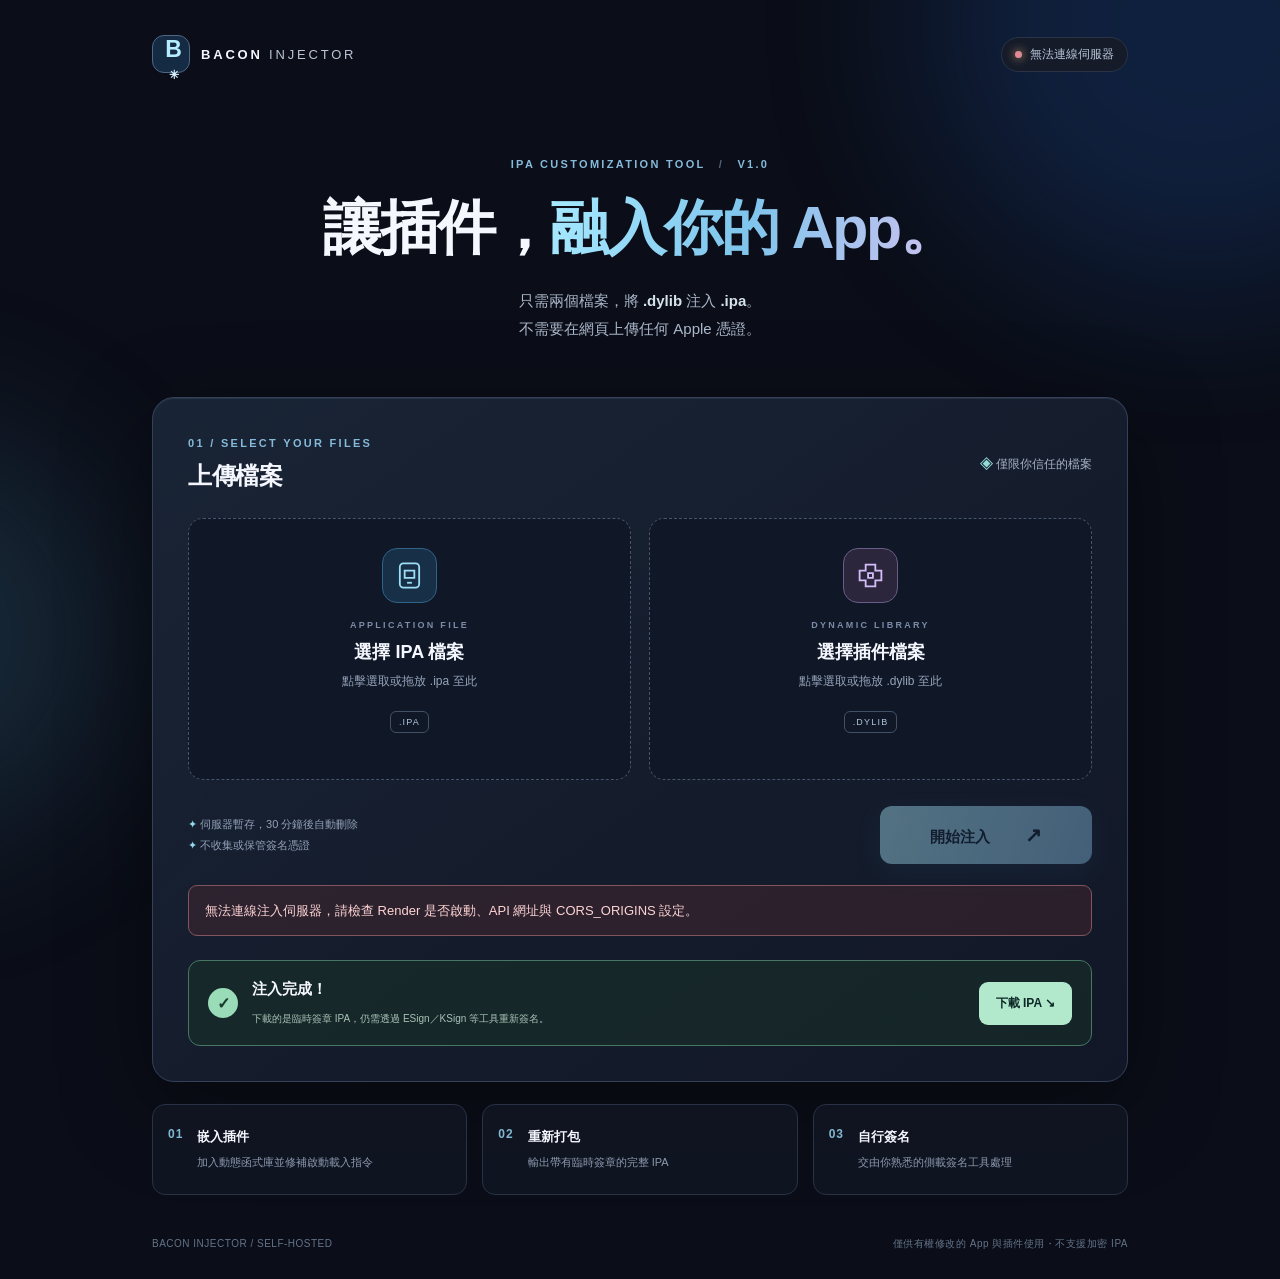
==== docs/index.html @ 777e5c26 "Add files via upload" ====
<!doctype html>
<html lang="zh-Hant">
<head>
  <meta charset="utf-8">
  <meta name="viewport" content="width=device-width, initial-scale=1">
  <meta name="theme-color" content="#0c1120">
  <title>Bacon IPA Injector — iOS 插件注入器</title>
  <link rel="stylesheet" href="./style.css">
</head>
<body>
  <div class="ambient ambient-one"></div><div class="ambient ambient-two"></div>
  <main class="shell">
    <nav class="topbar">
      <div class="brand"><span class="logo">B<span class="spark">✳</span></span><span>BACON <strong>INJECTOR</strong></span></div>
      <div id="serverBadge" class="status"><span class="dot"></span>檢查處理引擎…</div>
    </nav>
    <section class="heading">
      <span class="eyebrow">IPA CUSTOMIZATION TOOL <span class="divider">/</span> V1.0</span>
      <h1>讓插件，<span class="gradient">融入你的 App。</span></h1>
      <p>只需兩個檔案，將 <strong>.dylib</strong> 注入 <strong>.ipa</strong>。<br class="desktop-break">不需要在網頁上傳任何 Apple 憑證。</p>
    </section>
    <section class="workspace" aria-label="注入工具">
      <div class="upload-head"><div><span class="small-label">01 / SELECT YOUR FILES</span><h2>上傳檔案</h2></div><span class="secure"><span class="lock-icon">◈</span> 僅限你信任的檔案</span></div>
      <div class="upload-grid">
        <div class="drop" id="ipaDrop" role="button" tabindex="0" aria-label="選擇 IPA 檔案">
          <input id="ipaFile" type="file" accept=".ipa,application/octet-stream" hidden>
          <span class="file-icon app-icon"><svg viewBox="0 0 24 24" fill="none" stroke="currentColor" stroke-width="1.5" aria-hidden="true"><rect x="4" y="2" width="16" height="20" rx="3"/><path d="M10 18h4"/><path d="M8 8h8v6H8z"/></svg></span>
          <span class="file-kind">APPLICATION FILE</span><strong>選擇 IPA 檔案</strong><span class="file-description" id="ipaLabel">點擊選取或拖放 .ipa 至此</span><span class="format">.IPA</span>
        </div>
        <div class="drop" id="pluginDrop" role="button" tabindex="0" aria-label="選擇 DYLIB 插件">
          <input id="pluginFile" type="file" accept=".dylib,application/octet-stream" hidden>
          <span class="file-icon plugin-icon"><svg viewBox="0 0 24 24" fill="none" stroke="currentColor" stroke-width="1.5" aria-hidden="true"><path d="M8 3h8v5h5v8h-5v5H8v-5H3V8h5z"/><path d="M10 10h4v4h-4z"/></svg></span>
          <span class="file-kind">DYNAMIC LIBRARY</span><strong>選擇插件檔案</strong><span class="file-description" id="pluginLabel">點擊選取或拖放 .dylib 至此</span><span class="format">.DYLIB</span>
        </div>
      </div>
      <div id="passwordRow" class="password-row" hidden><label for="password">網站存取密碼</label><input id="password" type="password" placeholder="輸入網站管理員設定的密碼" autocomplete="off"></div>
      <div class="action-row"><div class="privacy"><span>✦</span> 伺服器暫存，30 分鐘後自動刪除<br><span>✦</span> 不收集或保管簽名憑證</div><button type="button" id="injectButton" disabled>開始注入 <span class="arrow">↗</span></button></div>
      <div class="progress-container" id="progressArea" hidden><div class="progress-line"><span id="progressText">上傳中…</span><span id="progressPercent">0%</span></div><div class="track"><div id="progressBar" class="fill"></div></div></div>
      <div id="message" class="message" role="status" aria-live="polite" hidden></div>
      <div id="result" class="result" hidden><span class="check">✓</span><div class="result-content"><strong>注入完成！</strong><p id="resultDetails"></p><small>下載的是臨時簽章 IPA，仍需透過 ESign／KSign 等工具重新簽名。</small></div><a id="download" class="download" href="#">下載 IPA ↘</a></div>
    </section>
    <div class="bottom-grid">
      <div class="mini"><span class="mini-icon">01</span><div><strong>嵌入插件</strong><p>加入動態函式庫並修補啟動載入指令</p></div></div>
      <div class="mini"><span class="mini-icon">02</span><div><strong>重新打包</strong><p>輸出帶有臨時簽章的完整 IPA</p></div></div>
      <div class="mini"><span class="mini-icon">03</span><div><strong>自行簽名</strong><p>交由你熟悉的側載簽名工具處理</p></div></div>
    </div>
    <footer><span>BACON INJECTOR / SELF-HOSTED</span><span>僅供有權修改的 App 與插件使用・不支援加密 IPA</span></footer>
  </main>
  <script src="./config.js"></script>
  <script src="./app.js"></script>
</body>
</html>
---- docs/style.css ----
:root{color-scheme:dark;--bg:#0b0e18;--card:#151b2b;--line:#2b3449;--muted:#929db2;--accent:#87d6f5;--white:#f5f7ff;--green:#9fdfc3}*{box-sizing:border-box}html{font-family:Inter,-apple-system,BlinkMacSystemFont,"Segoe UI",sans-serif;background:var(--bg)}body{margin:0;min-height:100vh;color:var(--white);overflow-x:hidden}.ambient{position:fixed;z-index:-1;pointer-events:none;border-radius:50%;filter:blur(85px);opacity:.23}.ambient-one{width:560px;height:530px;top:-240px;right:-200px;background:#225fbd}.ambient-two{width:410px;height:410px;top:430px;left:-300px;background:#4281a2}.shell{max-width:1040px;margin:auto;padding:35px 32px 28px}.topbar,.brand,.status,.upload-head,.action-row,.progress-line,.result,footer{display:flex;align-items:center;justify-content:space-between}.brand{gap:11px;font-size:13px;letter-spacing:2.8px;font-weight:750}.brand strong{font-weight:400;color:#bac5d5}.logo{display:grid;place-items:center;width:38px;height:38px;border:1px solid #4f6785;border-radius:12px;background:#152b43;font-size:23px;color:#b4edff;letter-spacing:-5px}.spark{color:#d7f4ff;font-size:12px;align-self:start;position:relative;top:5px;left:0}.status{gap:8px;color:#b8c6d9;font-size:12px;border:1px solid #2a3446;border-radius:99px;padding:8px 13px;background:#151b29}.dot{height:7px;width:7px;background:#dfb577;border-radius:50%;box-shadow:0 0 10px #dfb577}.status.ready .dot{background:#7ddfb8;box-shadow:0 0 9px #7ddfb8}.status.error .dot{background:#e28996}.heading{text-align:center;padding:81px 0 53px}.eyebrow,.small-label,.file-kind{letter-spacing:2.3px;font-size:11px;font-weight:700;color:#86bada}.divider{color:#56667f;padding:0 8px}.heading h1{font-size:clamp(34px,5.9vw,59px);letter-spacing:-2.2px;line-height:1.22;margin:21px 0 22px;font-weight:780}.gradient{background:linear-gradient(102deg,#a6e9ff 0%,#7fc5ec 48%,#d1c1ef 100%);background-clip:text;-webkit-background-clip:text;color:transparent}.heading p{color:#aab7ca;font-size:15px;line-height:1.9;margin:0}.heading p strong{color:#d6e3ed}.workspace{border:1px solid #354158;background:linear-gradient(145deg,#1b2638e9,#121827f5);box-shadow:0 24px 90px #0006,0 1px 0 #657f9530 inset;padding:35px;border-radius:22px}.upload-head{margin-bottom:26px;gap:14px}.upload-head h2{font-size:24px;margin:9px 0 0;letter-spacing:-.5px}.secure{font-size:12px;color:#a6b0c3}.lock-icon{font-size:17px;color:#92dbd8}.upload-grid{display:grid;grid-template-columns:1fr 1fr;gap:18px}.drop{position:relative;display:flex;align-items:center;flex-direction:column;padding:29px 17px 24px;min-height:262px;border:1.4px dashed #46546c;border-radius:15px;background:#101827;cursor:pointer;transition:transform .16s,border-color .16s,background .16s;text-align:center;outline:none}.drop:hover,.drop.dragging,.drop:focus-visible{border-color:#95d7f6;background:#16243a;transform:translateY(-2px)}.drop.selected{border-style:solid;border-color:#6aa5c3}.file-icon{display:grid;place-items:center;width:55px;height:55px;border:1px solid #2f6388;border-radius:15px;background:#173047;color:#9dddf6;margin-bottom:17px}.file-icon svg{width:29px;height:29px}.plugin-icon{background:#2c263d;border-color:#695c89;color:#d2bdf7}.file-kind{font-size:9px;color:#7a8ca8;margin-bottom:10px}.drop strong{font-size:18px}.file-description{font-size:12px;color:#95a4bb;max-width:100%;overflow:hidden;text-overflow:ellipsis;white-space:nowrap;margin-top:9px}.format{margin-top:21px;border:1px solid #415066;border-radius:6px;padding:5px 8px;color:#afc5dc;letter-spacing:1.2px;font-size:9px}.action-row{gap:16px;margin-top:26px}.privacy{line-height:1.9;font-size:11px;color:#93a2b9}.privacy span{color:#93d8ec}button{border:0;cursor:pointer}#injectButton{background:linear-gradient(105deg,#a6e5f7,#84bce4);color:#102235;padding:17px 31px;border-radius:12px;min-width:212px;font-size:15px;font-weight:780;box-shadow:0 8px 30px #3f98ca30}#injectButton:hover:not(:disabled){filter:brightness(1.12)}#injectButton:disabled{opacity:.43;cursor:not-allowed}.arrow{margin-left:30px;font-size:20px}.password-row{margin-top:22px;display:grid;gap:9px}.password-row[hidden]{display:none}.password-row label{color:#c7d5e4;font-size:12px}.password-row input{width:100%;border:1px solid #52617d;background:#0d1421;color:white;border-radius:9px;padding:12px;font-size:14px}.progress-container{margin-top:24px}.progress-line{color:#b8cde3;font-size:12px;margin-bottom:11px}.track{height:6px;border-radius:99px;background:#344155;overflow:hidden}.fill{height:100%;width:0;background:linear-gradient(90deg,#74aaca,#b7e6ee);transition:width .2s}.message{margin-top:21px;padding:14px 16px;color:#ffd4d4;border:1px solid #82545e;border-radius:9px;background:#4d29316c;font-size:13px;line-height:1.65}.result{align-items:center;gap:14px;margin-top:24px;padding:19px;border-radius:12px;border:1px solid #457763;background:#1832297f}.check{height:30px;width:30px;border-radius:50%;background:#9adbb8;color:#173b2c;display:grid;place-items:center;flex-shrink:0;font-weight:900}.result-content{flex:1;min-width:0}.result-content strong{font-size:15px}.result-content p{font-size:12px;color:#b5d2c8;overflow-wrap:anywhere}.result-content small{display:block;color:#a8c4b5;font-size:10px;line-height:1.5}.download{color:#0d2926;text-decoration:none;background:#b2e9cd;padding:13px 17px;border-radius:9px;font-size:12px;white-space:nowrap;font-weight:800}.bottom-grid{display:grid;grid-template-columns:repeat(3,1fr);gap:15px;margin-top:22px}.mini{display:flex;gap:14px;align-items:flex-start;padding:22px 15px;border:1px solid #283145;border-radius:13px;background:#121725bd}.mini-icon{color:#80b8d2;font-size:12px;font-weight:750;letter-spacing:1px}.mini strong{font-size:13px}.mini p{font-size:11px;color:#8c9aaf;line-height:1.65;margin:7px 0 0}footer{margin-top:42px;gap:20px;color:#63748a;font-size:10px;letter-spacing:.5px}@media(max-width:700px){.shell{padding:24px 16px}.brand{font-size:10px;letter-spacing:1.2px}.status{font-size:10px;padding:7px 9px}.heading{padding:62px 0 40px}.heading h1{letter-spacing:-1.3px}.heading p{font-size:13px}.desktop-break{display:none}.workspace{padding:21px 16px}.upload-head h2{font-size:20px}.secure{display:none}.upload-grid{grid-template-columns:1fr;gap:11px}.drop{min-height:173px;padding:17px}.file-icon{height:42px;width:42px;margin-bottom:9px;border-radius:12px}.file-icon svg{width:23px}.file-kind{margin-bottom:6px}.drop strong{font-size:16px}.file-description{margin-top:6px}.format{margin-top:12px}.action-row{align-items:stretch;flex-direction:column}.privacy{font-size:10px}.bottom-grid{grid-template-columns:1fr;gap:10px}.mini{padding:16px}footer{align-items:flex-start;flex-direction:column;margin-top:27px}.result{flex-wrap:wrap}.download{width:100%;text-align:center}}
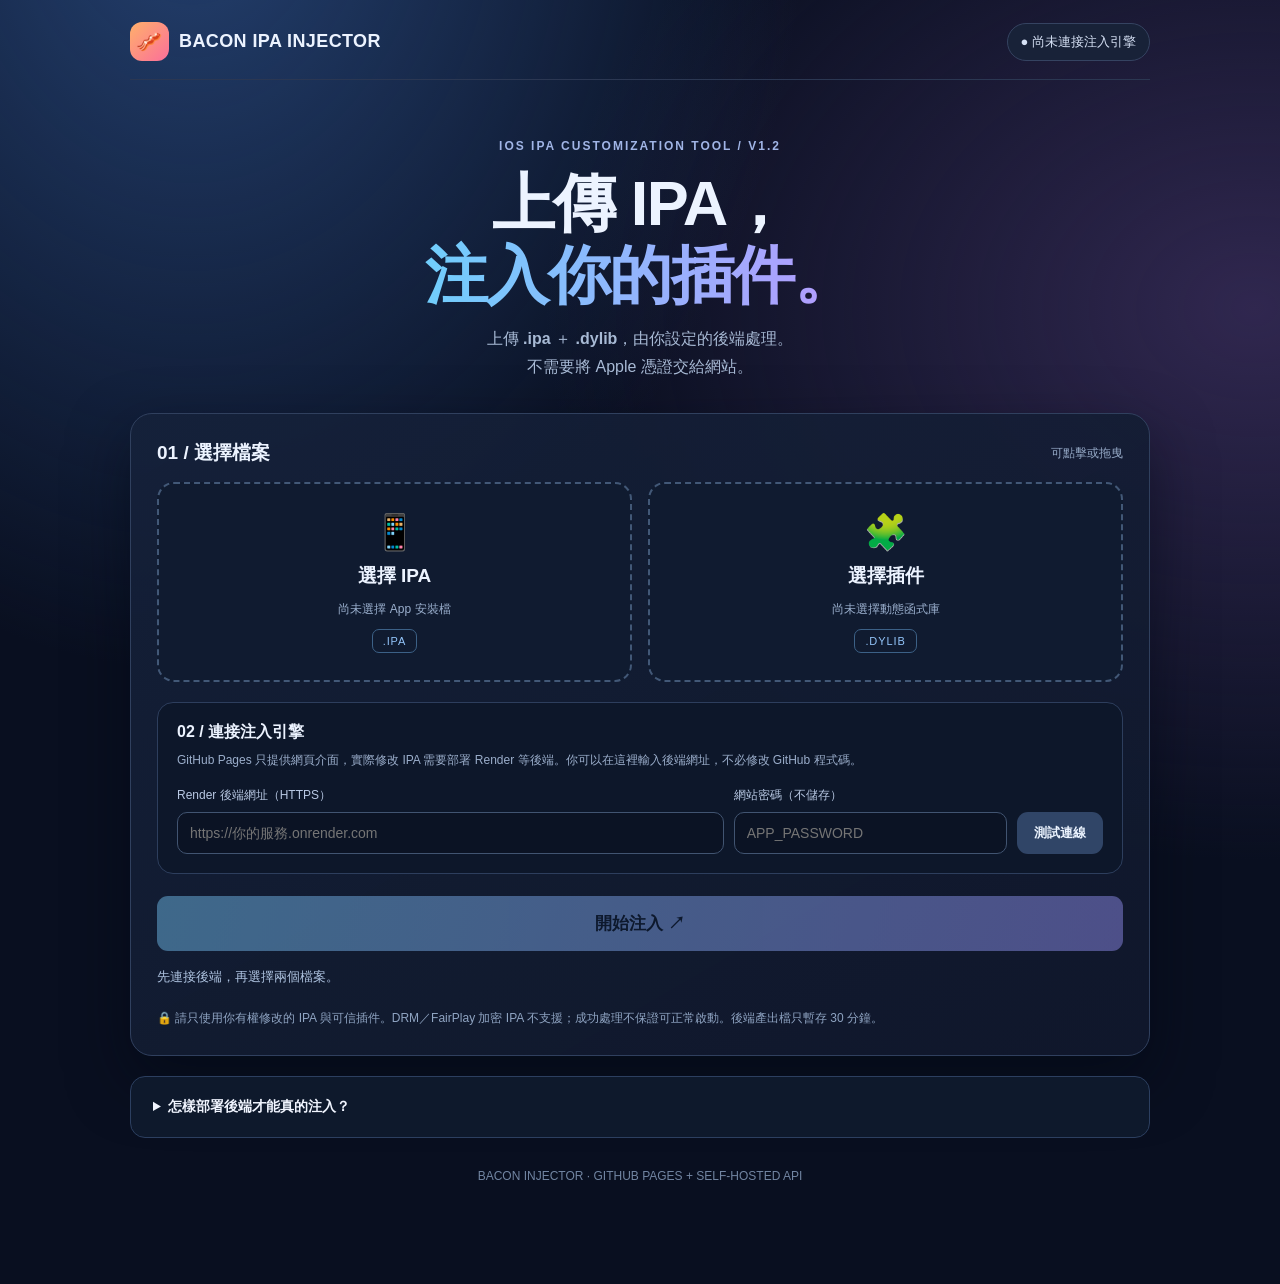
==== commit 48f8d0f6: "Add files via upload" ====
--- a/docs/index.html
+++ b/docs/index.html
@@ -3,50 +3,152 @@
 <head>
   <meta charset="utf-8">
   <meta name="viewport" content="width=device-width, initial-scale=1">
-  <meta name="theme-color" content="#0c1120">
-  <title>Bacon IPA Injector — iOS 插件注入器</title>
-  <link rel="stylesheet" href="./style.css">
+  <meta name="theme-color" content="#0a1021">
+  <meta name="description" content="Bacon IPA Injector：上傳 IPA 與 DYLIB，透過自行部署的後端注入插件。">
+  <title>Bacon IPA Injector｜IPA 插件注入工具</title>
+  <style>
+  :root{font-family:-apple-system,BlinkMacSystemFont,"Segoe UI",sans-serif;color:#ecf3ff;background:#090f20;color-scheme:dark}
+  *{box-sizing:border-box}body{margin:0;min-height:100vh;background:radial-gradient(ellipse at 15% -10%,#244171 0,transparent 40%),radial-gradient(ellipse at 98% 24%,#30274f 0,transparent 40%),#090f20}
+  .wrap{width:min(1020px,calc(100% - 32px));margin:auto;padding:22px 0 70px}
+  header{display:flex;justify-content:space-between;gap:12px;align-items:center;flex-wrap:wrap;border-bottom:1px solid #2b3752;padding-bottom:18px}
+  .logo{font-weight:850;font-size:18px;letter-spacing:.4px;display:flex;align-items:center;gap:10px}.logo-icon{font-size:21px;display:inline-flex;align-items:center;justify-content:center;width:39px;height:39px;background:linear-gradient(135deg,#ffb06b,#fb6f9a);border-radius:12px}
+  .status{background:#182238;border:1px solid #354361;border-radius:100px;padding:9px 13px;font-size:13px;color:#d6e1f5}.status.good{border-color:#398b6f;color:#8befc8}.status.bad{border-color:#8d6342;color:#ffca9d}
+  .hero{text-align:center;padding:59px 0 31px}.eyebrow{font-size:12px;letter-spacing:2px;font-weight:700;color:#a1b5e6}
+  h1{font-size:clamp(34px,6.7vw,63px);line-height:1.14;letter-spacing:-1.5px;margin:15px 0 13px;font-weight:850}
+  h1 em{font-style:normal;background:linear-gradient(93deg,#70cefc,#b69afe);color:transparent;background-clip:text;-webkit-background-clip:text}
+  .hero p{font-size:16px;color:#a8bad5;line-height:1.8;margin:0}
+  .panel{border:1px solid #30405e;border-radius:22px;background:linear-gradient(150deg,#15213adf,#10182ce8);box-shadow:0 24px 60px #02071280;padding:26px}
+  .section-title{display:flex;align-items:center;justify-content:space-between;gap:10px;margin:0 0 16px;font-size:19px;font-weight:760}.section-title small{font-size:12px;font-weight:400;color:#96aac7}
+  .upload-grid{display:grid;grid-template-columns:1fr 1fr;gap:16px}.upload{display:flex;flex-direction:column;align-items:center;justify-content:center;gap:10px;text-align:center;border:2px dashed #425877;background:#101b30;min-height:200px;border-radius:17px;padding:20px 12px;cursor:pointer;transition:.2s;overflow-wrap:anywhere}
+  .upload:hover,.upload.drag{border-color:#96bafc;background:#1b2b4b}.upload.chosen{border-color:#56d6aa;background:#133033}.upload .symbol{font-size:35px}.upload strong{font-size:19px}.sub{font-size:12px;color:#9bb0ce;line-height:1.7}.tag{font-size:11px;letter-spacing:.9px;color:#93c5fa;border:1px solid #3c6187;border-radius:7px;padding:5px 10px}
+  .engine{background:#0d172a;border:1px solid #2d3e5d;border-radius:16px;padding:19px;margin-top:20px}.engine h2{font-size:16px;margin:0 0 7px}.engine p{font-size:12px;color:#9baecb;line-height:1.7;margin:0 0 16px}
+  .fields{display:grid;grid-template-columns:2fr 1fr auto;gap:10px;align-items:end}.field label{display:block;font-size:12px;color:#b8c8e3;margin:0 0 8px}
+  input[type=url],input[type=password]{width:100%;min-width:0;padding:12px;color:#edf4ff;background:#0b1324;border:1px solid #415471;border-radius:10px;font-size:14px;outline:none}
+  input:focus{border-color:#8cc8ff}button{font-family:inherit;border:0;border-radius:11px;padding:12px 17px;cursor:pointer;font-weight:750}
+  #testBtn{color:#ecf4ff;background:#304567}#testBtn:hover{background:#425f87}
+  #injectBtn{display:block;width:100%;font-size:17px;margin-top:22px;padding:16px;background:linear-gradient(105deg,#77cafa,#9b96fe);color:#08172b}
+  button:disabled{opacity:.44;cursor:not-allowed}.notice{font-size:13px;color:#aec3e0;margin:15px 0 0;line-height:1.65}.notice.err{color:#ffb7b7}.notice.good{color:#8cefcd}
+  .progress{height:9px;background:#293751;border-radius:9px;overflow:hidden;margin:17px 0 0}.progress div{height:100%;width:0;background:linear-gradient(90deg,#66baff,#ae99ff);transition:width .25s}
+  .result{border:1px solid #3a9773;border-radius:12px;background:#13312c;padding:15px;margin-top:18px;line-height:1.8}.result a{color:#8cdbff;font-weight:750}.result .sub{margin-top:6px}
+  .footnote{font-size:12px;color:#8fa4c2;line-height:1.85;margin-top:20px}
+  details{margin-top:20px;border:1px solid #2c3f60;border-radius:15px;background:#0e192c;padding:17px 22px;color:#b8c9e2;line-height:1.85;font-size:14px}summary{font-weight:750;cursor:pointer;color:#f1f5ff}details ol{padding-left:20px}details a{color:#91d0ff}
+  footer{text-align:center;color:#7285a2;font-size:12px;margin:31px 0}
+  [hidden]{display:none!important}
+  @media(max-width:700px){.hero{padding:37px 0 28px}.hero p{font-size:14px}.panel{padding:17px}.upload-grid{grid-template-columns:1fr}.upload{min-height:155px}.fields{grid-template-columns:1fr}#testBtn{width:100%}.section-title{font-size:16px}h1{letter-spacing:-.7px}}
+  </style>
 </head>
 <body>
-  <div class="ambient ambient-one"></div><div class="ambient ambient-two"></div>
-  <main class="shell">
-    <nav class="topbar">
-      <div class="brand"><span class="logo">B<span class="spark">✳</span></span><span>BACON <strong>INJECTOR</strong></span></div>
-      <div id="serverBadge" class="status"><span class="dot"></span>檢查處理引擎…</div>
-    </nav>
-    <section class="heading">
-      <span class="eyebrow">IPA CUSTOMIZATION TOOL <span class="divider">/</span> V1.0</span>
-      <h1>讓插件，<span class="gradient">融入你的 App。</span></h1>
-      <p>只需兩個檔案，將 <strong>.dylib</strong> 注入 <strong>.ipa</strong>。<br class="desktop-break">不需要在網頁上傳任何 Apple 憑證。</p>
+<div class="wrap">
+  <header><div class="logo"><span class="logo-icon">🥓</span><span>BACON <strong>IPA INJECTOR</strong></span></div><div class="status" id="status">● 尚未連接注入引擎</div></header>
+  <section class="hero"><div class="eyebrow">IOS IPA CUSTOMIZATION TOOL / V1.2</div><h1>上傳 IPA，<br><em>注入你的插件。</em></h1><p>上傳 <b>.ipa</b> ＋ <b>.dylib</b>，由你設定的後端處理。<br>不需要將 Apple 憑證交給網站。</p></section>
+  <main class="panel">
+    <div class="section-title"><span>01 / 選擇檔案</span><small>可點擊或拖曳</small></div>
+    <div class="upload-grid">
+      <label class="upload" id="ipaBox"><input id="ipaInput" type="file" accept=".ipa" hidden><span class="symbol">📱</span><strong>選擇 IPA</strong><span class="sub" id="ipaName">尚未選擇 App 安裝檔</span><span class="tag">.IPA</span></label>
+      <label class="upload" id="dylibBox"><input id="dylibInput" type="file" accept=".dylib" hidden><span class="symbol">🧩</span><strong>選擇插件</strong><span class="sub" id="dylibName">尚未選擇動態函式庫</span><span class="tag">.DYLIB</span></label>
+    </div>
+    <section class="engine">
+      <h2>02 / 連接注入引擎</h2>
+      <p>GitHub Pages 只提供網頁介面，實際修改 IPA 需要部署 Render 等後端。你可以在這裡輸入後端網址，不必修改 GitHub 程式碼。</p>
+      <div class="fields">
+        <div class="field"><label for="apiUrl">Render 後端網址（HTTPS）</label><input type="url" id="apiUrl" placeholder="https://你的服務.onrender.com" spellcheck="false" autocapitalize="off"></div>
+        <div class="field"><label for="password">網站密碼（不儲存）</label><input id="password" type="password" placeholder="APP_PASSWORD" autocomplete="off"></div>
+        <button type="button" id="testBtn">測試連線</button>
+      </div>
     </section>
-    <section class="workspace" aria-label="注入工具">
-      <div class="upload-head"><div><span class="small-label">01 / SELECT YOUR FILES</span><h2>上傳檔案</h2></div><span class="secure"><span class="lock-icon">◈</span> 僅限你信任的檔案</span></div>
-      <div class="upload-grid">
-        <div class="drop" id="ipaDrop" role="button" tabindex="0" aria-label="選擇 IPA 檔案">
-          <input id="ipaFile" type="file" accept=".ipa,application/octet-stream" hidden>
-          <span class="file-icon app-icon"><svg viewBox="0 0 24 24" fill="none" stroke="currentColor" stroke-width="1.5" aria-hidden="true"><rect x="4" y="2" width="16" height="20" rx="3"/><path d="M10 18h4"/><path d="M8 8h8v6H8z"/></svg></span>
-          <span class="file-kind">APPLICATION FILE</span><strong>選擇 IPA 檔案</strong><span class="file-description" id="ipaLabel">點擊選取或拖放 .ipa 至此</span><span class="format">.IPA</span>
-        </div>
-        <div class="drop" id="pluginDrop" role="button" tabindex="0" aria-label="選擇 DYLIB 插件">
-          <input id="pluginFile" type="file" accept=".dylib,application/octet-stream" hidden>
-          <span class="file-icon plugin-icon"><svg viewBox="0 0 24 24" fill="none" stroke="currentColor" stroke-width="1.5" aria-hidden="true"><path d="M8 3h8v5h5v8h-5v5H8v-5H3V8h5z"/><path d="M10 10h4v4h-4z"/></svg></span>
-          <span class="file-kind">DYNAMIC LIBRARY</span><strong>選擇插件檔案</strong><span class="file-description" id="pluginLabel">點擊選取或拖放 .dylib 至此</span><span class="format">.DYLIB</span>
-        </div>
-      </div>
-      <div id="passwordRow" class="password-row" hidden><label for="password">網站存取密碼</label><input id="password" type="password" placeholder="輸入網站管理員設定的密碼" autocomplete="off"></div>
-      <div class="action-row"><div class="privacy"><span>✦</span> 伺服器暫存，30 分鐘後自動刪除<br><span>✦</span> 不收集或保管簽名憑證</div><button type="button" id="injectButton" disabled>開始注入 <span class="arrow">↗</span></button></div>
-      <div class="progress-container" id="progressArea" hidden><div class="progress-line"><span id="progressText">上傳中…</span><span id="progressPercent">0%</span></div><div class="track"><div id="progressBar" class="fill"></div></div></div>
-      <div id="message" class="message" role="status" aria-live="polite" hidden></div>
-      <div id="result" class="result" hidden><span class="check">✓</span><div class="result-content"><strong>注入完成！</strong><p id="resultDetails"></p><small>下載的是臨時簽章 IPA，仍需透過 ESign／KSign 等工具重新簽名。</small></div><a id="download" class="download" href="#">下載 IPA ↘</a></div>
-    </section>
-    <div class="bottom-grid">
-      <div class="mini"><span class="mini-icon">01</span><div><strong>嵌入插件</strong><p>加入動態函式庫並修補啟動載入指令</p></div></div>
-      <div class="mini"><span class="mini-icon">02</span><div><strong>重新打包</strong><p>輸出帶有臨時簽章的完整 IPA</p></div></div>
-      <div class="mini"><span class="mini-icon">03</span><div><strong>自行簽名</strong><p>交由你熟悉的側載簽名工具處理</p></div></div>
-    </div>
-    <footer><span>BACON INJECTOR / SELF-HOSTED</span><span>僅供有權修改的 App 與插件使用・不支援加密 IPA</span></footer>
+    <button type="button" id="injectBtn" disabled>開始注入 ↗</button>
+    <div class="notice" id="notice" role="status" aria-live="polite">先連接後端，再選擇兩個檔案。</div>
+    <div class="progress" id="progress" hidden><div id="progressFill"></div></div>
+    <div class="result" id="result" hidden><b>✅ 已完成注入處理</b><div id="resultInfo"></div><a id="download" href="#">下載修改後的 IPA ↓</a><div class="sub">下載後仍須透過 ESign／KSign 等工具自行簽名。</div></div>
+    <div class="footnote">🔒 請只使用你有權修改的 IPA 與可信插件。DRM／FairPlay 加密 IPA 不支援；成功處理不保證可正常啟動。後端產出檔只暫存 30 分鐘。</div>
   </main>
-  <script src="./config.js"></script>
-  <script src="./app.js"></script>
+  <details><summary>怎樣部署後端才能真的注入？</summary><ol>
+    <li>進入 <a href="https://render.com/" target="_blank" rel="noopener noreferrer">Render</a>，連結這個 GitHub Repository，以 Docker Web Service 或 Blueprint（<code>render.yaml</code>）部署後端。</li>
+    <li>在 Render 設定環境變數 <code>APP_PASSWORD</code> 為強密碼，並設 <code>CORS_ORIGINS=https://k49kg9xmsd-prog.github.io</code>。</li>
+    <li>部署後將 Render 提供的 <code>https://...onrender.com</code> 網址填在上方，按「測試連線」。顯示「引擎已就緒」就可使用。</li>
+    <li>大容量 IPA 可能超過 Render 免費方案的記憶體、磁碟或處理時間上限。</li>
+  </ol></details>
+  <footer>BACON INJECTOR · GITHUB PAGES + SELF-HOSTED API</footer>
+</div>
+<script>
+(function(){
+  'use strict';
+  const $ = id => document.getElementById(id);
+  let ipa=null, dylib=null, ready=false, busy=false, maxIpa=2048, maxDylib=32;
+  try { $('apiUrl').value = localStorage.getItem('baconApiBase') || ''; } catch(e) {}
+  function tell(msg,type='') { $('notice').textContent=msg; $('notice').className='notice '+type; }
+  function badge(msg,type='') { $('status').textContent='● '+msg; $('status').className='status '+type; }
+  function base() {
+    const raw=$('apiUrl').value.trim(); if(!raw) return '';
+    try {
+      const parsed=new URL(raw);
+      if(parsed.username||parsed.password||parsed.search||parsed.hash||parsed.pathname!=='/') return '';
+      if(parsed.protocol!=='https:' && !(parsed.protocol==='http:' && ['localhost','127.0.0.1'].includes(parsed.hostname))) return '';
+      return parsed.origin;
+    } catch(e) {return '';}
+  }
+  function update(){ $('injectBtn').disabled=!(ipa&&dylib&&ready&&!busy); $('injectBtn').textContent=busy?'正在處理，請勿關閉…':'開始注入 ↗'; }
+  function choose(kind,file) {
+    if(!file)return;
+    const isIpa=kind==='ipa'; const ext=isIpa?'.ipa':'.dylib';
+    if(!file.name.toLowerCase().endsWith(ext)){tell('檔案格式錯誤，請選擇 '+ext,'err'); return;}
+    const limit=(isIpa?maxIpa:maxDylib)*1048576;
+    if(file.size>limit){tell('檔案超出目前伺服器的上傳上限（'+Math.floor(limit/1048576)+' MB）','err');return;}
+    if(!file.size){tell('檔案不能為空','err');return;}
+    const box=$(isIpa?'ipaBox':'dylibBox'); box.classList.add('chosen');
+    $(isIpa?'ipaName':'dylibName').textContent=file.name+' · '+(file.size/1048576).toFixed(1)+' MB';
+    if(isIpa) ipa=file; else dylib=file;
+    $('result').hidden=true; tell(ready?'檔案已選擇，可以開始注入。':'檔案已選擇，請先連接後端。');update();
+  }
+  $('ipaInput').addEventListener('change',e=>choose('ipa',e.target.files[0]));
+  $('dylibInput').addEventListener('change',e=>choose('dylib',e.target.files[0]));
+  [['ipaBox','ipa'],['dylibBox','dylib']].forEach(([id,kind])=>{
+    const node=$(id);
+    node.addEventListener('dragover',e=>{e.preventDefault();node.classList.add('drag');});
+    node.addEventListener('dragleave',()=>node.classList.remove('drag'));
+    node.addEventListener('drop',e=>{e.preventDefault();node.classList.remove('drag');choose(kind,e.dataTransfer.files[0]);});
+  });
+  $('apiUrl').addEventListener('input',()=>{ready=false;update();badge('請測試後端連線','bad');});
+  $('testBtn').addEventListener('click',async()=>{
+    const url=base();ready=false;update();
+    if(!url){badge('尚未設定後端','bad');tell('請輸入 Render 的 HTTPS 網址，不要加 /api/config 或其他路徑。','err');return;}
+    badge('連線測試中');tell('正在檢查注入伺服器…'); $('testBtn').disabled=true;
+    try{
+      const response=await fetch(url+'/api/config',{cache:'no-store'});
+      if(!response.ok) throw new Error('HTTP '+response.status);
+      const json=await response.json();
+      if(!json.ready)throw new Error('伺服器沒有安裝 zsign');
+      maxIpa=Number(json.max_ipa_mb)||maxIpa;maxDylib=Number(json.max_plugin_mb)||maxDylib;
+      ready=true; badge('注入引擎已就緒','good');tell('連線成功！現在可以注入 IPA。','good');
+      try{localStorage.setItem('baconApiBase',url);}catch(e){}
+    }catch(error){badge('無法連線伺服器','bad');tell('連線失敗：'+error.message+'。請檢查 Render 是否成功部署、後端網址和 CORS_ORIGINS。','err');}
+    finally{$('testBtn').disabled=false;update();}
+  });
+  $('injectBtn').addEventListener('click',()=>{
+    const url=base();if(!url||!ready||!ipa||!dylib||busy)return;
+    busy=true;update();$('result').hidden=true;$('progress').hidden=false;$('progressFill').style.width='0%';tell('正在上傳檔案…');
+    const data=new FormData();data.append('ipa',ipa);data.append('plugin',dylib);
+    const xhr=new XMLHttpRequest();xhr.open('POST',url+'/api/inject');xhr.timeout=720000;
+    if($('password').value)xhr.setRequestHeader('X-App-Password',$('password').value);
+    xhr.upload.onprogress=e=>{if(e.lengthComputable)$('progressFill').style.width=Math.min(98,Math.round(e.loaded/e.total*98))+'%';};
+    xhr.upload.onload=()=>{ $('progressFill').style.width='99%';tell('檔案已上傳，伺服器正在處理 IPA…');};
+    function finish(){busy=false;update();$('progress').hidden=true;}
+    xhr.onload=()=>{
+      finish();let result={};try{result=JSON.parse(xhr.responseText);}catch(e){}
+      if(xhr.status<200||xhr.status>=300){tell('注入失敗：'+(result.detail||'HTTP '+xhr.status),'err');return;}
+      if(typeof result.download_url!=='string'||!/^\/api\/download\/[0-9a-f]{32}$/.test(result.download_url)){tell('伺服器回傳的下載網址不正確。','err');return;}
+      $('resultInfo').textContent=[result.app_name||'App',result.plugin_name||'plugin.dylib'].join(' · ');
+      $('download').href=url+result.download_url;
+      $('download').setAttribute('download',result.filename||'injected.ipa');
+      $('result').hidden=false;tell('注入完成！請在 30 分鐘內下載。','good');
+    };
+    xhr.onerror=()=>{finish();tell('網路錯誤，請檢查 CORS 或後端服務是否中斷。','err');};
+    xhr.ontimeout=()=>{finish();tell('處理逾時，請使用較小的 IPA 或檢查後端紀錄。','err');};
+    xhr.send(data);
+  });
+  if(base()) tell('後端網址已儲存在瀏覽器，請按「測試連線」。');
+  update();
+})();
+</script>
 </body>
 </html>
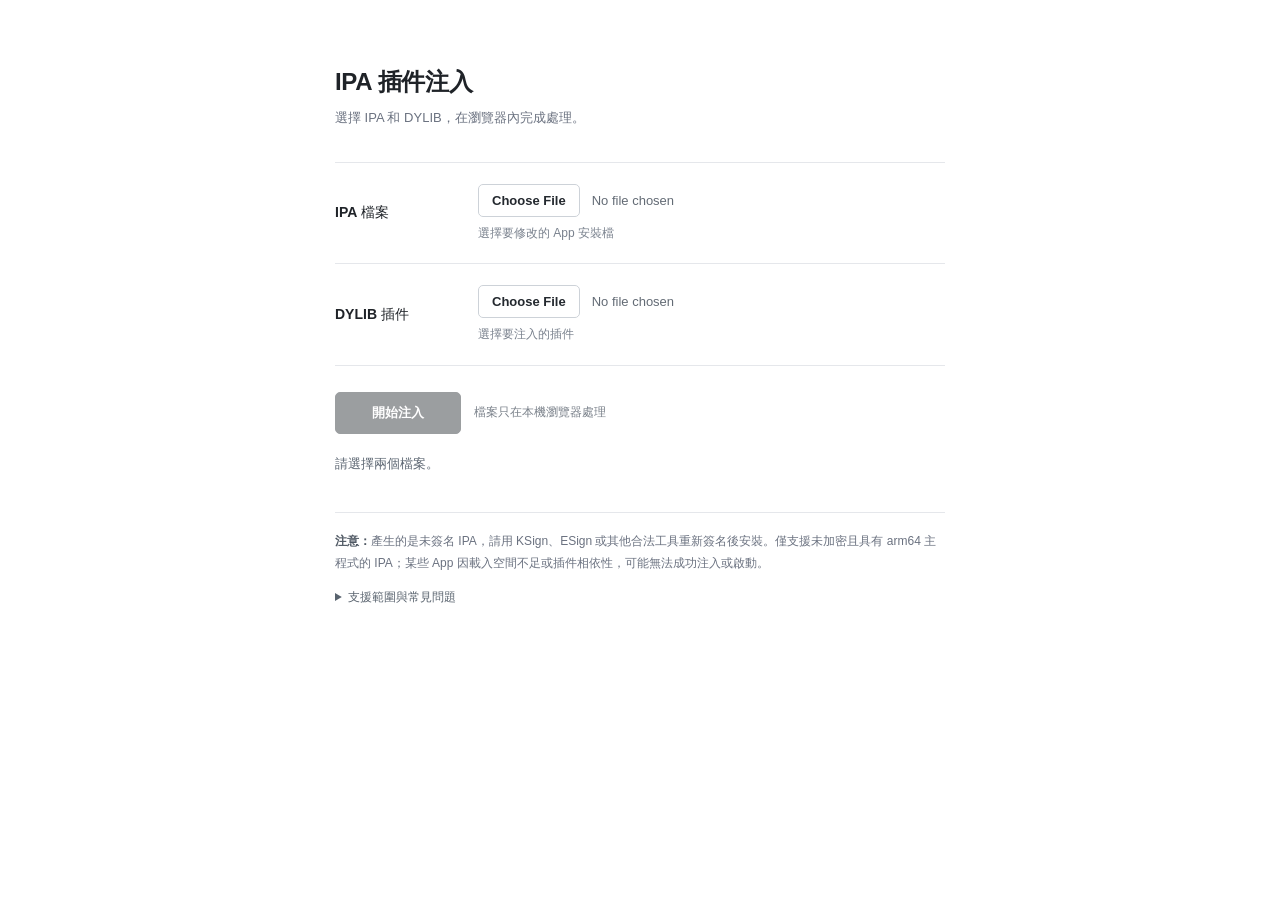
==== commit d27d61d7: "Add files via upload" ====
--- a/docs/index.html
+++ b/docs/index.html
@@ -3,152 +3,282 @@
 <head>
   <meta charset="utf-8">
   <meta name="viewport" content="width=device-width, initial-scale=1">
-  <meta name="theme-color" content="#0a1021">
-  <meta name="description" content="Bacon IPA Injector：上傳 IPA 與 DYLIB，透過自行部署的後端注入插件。">
-  <title>Bacon IPA Injector｜IPA 插件注入工具</title>
+  <meta name="theme-color" content="#ffffff">
+  <meta name="description" content="本機瀏覽器 IPA 插件注入工具，不需要伺服器。">
+  <title>IPA 插件注入</title>
   <style>
-  :root{font-family:-apple-system,BlinkMacSystemFont,"Segoe UI",sans-serif;color:#ecf3ff;background:#090f20;color-scheme:dark}
-  *{box-sizing:border-box}body{margin:0;min-height:100vh;background:radial-gradient(ellipse at 15% -10%,#244171 0,transparent 40%),radial-gradient(ellipse at 98% 24%,#30274f 0,transparent 40%),#090f20}
-  .wrap{width:min(1020px,calc(100% - 32px));margin:auto;padding:22px 0 70px}
-  header{display:flex;justify-content:space-between;gap:12px;align-items:center;flex-wrap:wrap;border-bottom:1px solid #2b3752;padding-bottom:18px}
-  .logo{font-weight:850;font-size:18px;letter-spacing:.4px;display:flex;align-items:center;gap:10px}.logo-icon{font-size:21px;display:inline-flex;align-items:center;justify-content:center;width:39px;height:39px;background:linear-gradient(135deg,#ffb06b,#fb6f9a);border-radius:12px}
-  .status{background:#182238;border:1px solid #354361;border-radius:100px;padding:9px 13px;font-size:13px;color:#d6e1f5}.status.good{border-color:#398b6f;color:#8befc8}.status.bad{border-color:#8d6342;color:#ffca9d}
-  .hero{text-align:center;padding:59px 0 31px}.eyebrow{font-size:12px;letter-spacing:2px;font-weight:700;color:#a1b5e6}
-  h1{font-size:clamp(34px,6.7vw,63px);line-height:1.14;letter-spacing:-1.5px;margin:15px 0 13px;font-weight:850}
-  h1 em{font-style:normal;background:linear-gradient(93deg,#70cefc,#b69afe);color:transparent;background-clip:text;-webkit-background-clip:text}
-  .hero p{font-size:16px;color:#a8bad5;line-height:1.8;margin:0}
-  .panel{border:1px solid #30405e;border-radius:22px;background:linear-gradient(150deg,#15213adf,#10182ce8);box-shadow:0 24px 60px #02071280;padding:26px}
-  .section-title{display:flex;align-items:center;justify-content:space-between;gap:10px;margin:0 0 16px;font-size:19px;font-weight:760}.section-title small{font-size:12px;font-weight:400;color:#96aac7}
-  .upload-grid{display:grid;grid-template-columns:1fr 1fr;gap:16px}.upload{display:flex;flex-direction:column;align-items:center;justify-content:center;gap:10px;text-align:center;border:2px dashed #425877;background:#101b30;min-height:200px;border-radius:17px;padding:20px 12px;cursor:pointer;transition:.2s;overflow-wrap:anywhere}
-  .upload:hover,.upload.drag{border-color:#96bafc;background:#1b2b4b}.upload.chosen{border-color:#56d6aa;background:#133033}.upload .symbol{font-size:35px}.upload strong{font-size:19px}.sub{font-size:12px;color:#9bb0ce;line-height:1.7}.tag{font-size:11px;letter-spacing:.9px;color:#93c5fa;border:1px solid #3c6187;border-radius:7px;padding:5px 10px}
-  .engine{background:#0d172a;border:1px solid #2d3e5d;border-radius:16px;padding:19px;margin-top:20px}.engine h2{font-size:16px;margin:0 0 7px}.engine p{font-size:12px;color:#9baecb;line-height:1.7;margin:0 0 16px}
-  .fields{display:grid;grid-template-columns:2fr 1fr auto;gap:10px;align-items:end}.field label{display:block;font-size:12px;color:#b8c8e3;margin:0 0 8px}
-  input[type=url],input[type=password]{width:100%;min-width:0;padding:12px;color:#edf4ff;background:#0b1324;border:1px solid #415471;border-radius:10px;font-size:14px;outline:none}
-  input:focus{border-color:#8cc8ff}button{font-family:inherit;border:0;border-radius:11px;padding:12px 17px;cursor:pointer;font-weight:750}
-  #testBtn{color:#ecf4ff;background:#304567}#testBtn:hover{background:#425f87}
-  #injectBtn{display:block;width:100%;font-size:17px;margin-top:22px;padding:16px;background:linear-gradient(105deg,#77cafa,#9b96fe);color:#08172b}
-  button:disabled{opacity:.44;cursor:not-allowed}.notice{font-size:13px;color:#aec3e0;margin:15px 0 0;line-height:1.65}.notice.err{color:#ffb7b7}.notice.good{color:#8cefcd}
-  .progress{height:9px;background:#293751;border-radius:9px;overflow:hidden;margin:17px 0 0}.progress div{height:100%;width:0;background:linear-gradient(90deg,#66baff,#ae99ff);transition:width .25s}
-  .result{border:1px solid #3a9773;border-radius:12px;background:#13312c;padding:15px;margin-top:18px;line-height:1.8}.result a{color:#8cdbff;font-weight:750}.result .sub{margin-top:6px}
-  .footnote{font-size:12px;color:#8fa4c2;line-height:1.85;margin-top:20px}
-  details{margin-top:20px;border:1px solid #2c3f60;border-radius:15px;background:#0e192c;padding:17px 22px;color:#b8c9e2;line-height:1.85;font-size:14px}summary{font-weight:750;cursor:pointer;color:#f1f5ff}details ol{padding-left:20px}details a{color:#91d0ff}
-  footer{text-align:center;color:#7285a2;font-size:12px;margin:31px 0}
-  [hidden]{display:none!important}
-  @media(max-width:700px){.hero{padding:37px 0 28px}.hero p{font-size:14px}.panel{padding:17px}.upload-grid{grid-template-columns:1fr}.upload{min-height:155px}.fields{grid-template-columns:1fr}#testBtn{width:100%}.section-title{font-size:16px}h1{letter-spacing:-.7px}}
+    :root{font-family:-apple-system,BlinkMacSystemFont,"Noto Sans TC","Segoe UI",Arial,sans-serif;color:#1f2328;background:#fff;color-scheme:light}
+    *{box-sizing:border-box}
+    body{margin:0;background:#fff}
+    main{width:min(610px,calc(100% - 40px));margin:0 auto;padding:66px 0 64px}
+    h1{font-size:24px;font-weight:680;letter-spacing:-.35px;margin:0 0 9px}
+    .intro{font-size:13px;color:#6b7280;margin:0 0 33px;line-height:1.7}
+    .form{border-top:1px solid #e5e7eb}
+    .entry{display:grid;grid-template-columns:125px minmax(0,1fr);align-items:center;gap:18px;padding:21px 0;border-bottom:1px solid #e5e7eb}
+    label{font-size:14px;font-weight:570}
+    .picker{min-width:0}
+    input[type=file]{font:inherit;font-size:13px;display:block;width:100%;color:#636b75;max-width:100%}
+    input[type=file]::file-selector-button{font:inherit;font-size:13px;font-weight:550;padding:8px 13px;background:#fff;border:1px solid #cdd2d8;border-radius:5px;color:#24292f;margin-right:12px;cursor:pointer}
+    input[type=file]::file-selector-button:hover{background:#f6f7f8}
+    .file-hint{font-size:12px;color:#79818d;margin-top:8px;overflow-wrap:anywhere;line-height:1.45}
+    .actions{margin-top:26px;display:flex;align-items:center;gap:13px;flex-wrap:wrap}
+    button{font:inherit;font-size:13px;cursor:pointer;border-radius:5px}
+    button.primary{border:1px solid #24292f;background:#24292f;color:white;font-weight:600;padding:11px 28px;min-width:126px}
+    button.primary:hover:not(:disabled){background:#373d44}
+    button:disabled{cursor:not-allowed;opacity:.45}
+    .local{font-size:12px;color:#7a818a}
+    .status{margin-top:19px;font-size:13px;line-height:1.7;color:#5c6672;min-height:20px;white-space:pre-wrap}
+    .status.error{color:#b42318}.status.done{color:#147d39}
+    progress{appearance:none;display:block;border:0;width:100%;height:5px;margin-top:10px;accent-color:#30343b;background:#e9ebee}
+    progress::-webkit-progress-bar{background:#e9ebee}
+    progress::-webkit-progress-value{background:#2c3440}
+    .output{margin-top:21px;padding:17px 18px;background:#f8fafb;border:1px solid #dfe3e8;border-radius:6px}
+    .output-title{font-size:13px;font-weight:650;margin:0 0 7px}
+    .output-name{font-size:12px;color:#6b7280;overflow-wrap:anywhere;margin-bottom:13px}
+    a.download{display:inline-block;background:#fff;border:1px solid #afb7c1;color:#24292f;border-radius:5px;padding:8px 15px;font-size:13px;font-weight:600;text-decoration:none}
+    a.download:hover{background:#f2f4f7}
+    .share{background:transparent;border:0;color:#364d69;padding:8px 10px;margin-left:6px}
+    .notice{margin-top:37px;border-top:1px solid #e5e7eb;padding-top:17px;font-size:12px;color:#6b7280;line-height:1.85}
+    .notice strong{font-weight:640;color:#505964}
+    details{margin-top:13px;font-size:12px;color:#6b7280;line-height:1.7}
+    summary{cursor:pointer;color:#59636e}
+    details p{margin:8px 0}
+    code{font:inherit;background:#f1f3f5;border-radius:3px;padding:1px 3px}
+    [hidden]{display:none!important}
+    @media(max-width:560px){main{width:calc(100% - 34px);padding:38px 0 55px}.entry{display:block;padding:19px 0}.entry label{display:block;margin-bottom:10px}.actions{margin-top:22px}h1{font-size:23px}}
   </style>
 </head>
 <body>
-<div class="wrap">
-  <header><div class="logo"><span class="logo-icon">🥓</span><span>BACON <strong>IPA INJECTOR</strong></span></div><div class="status" id="status">● 尚未連接注入引擎</div></header>
-  <section class="hero"><div class="eyebrow">IOS IPA CUSTOMIZATION TOOL / V1.2</div><h1>上傳 IPA，<br><em>注入你的插件。</em></h1><p>上傳 <b>.ipa</b> ＋ <b>.dylib</b>，由你設定的後端處理。<br>不需要將 Apple 憑證交給網站。</p></section>
-  <main class="panel">
-    <div class="section-title"><span>01 / 選擇檔案</span><small>可點擊或拖曳</small></div>
-    <div class="upload-grid">
-      <label class="upload" id="ipaBox"><input id="ipaInput" type="file" accept=".ipa" hidden><span class="symbol">📱</span><strong>選擇 IPA</strong><span class="sub" id="ipaName">尚未選擇 App 安裝檔</span><span class="tag">.IPA</span></label>
-      <label class="upload" id="dylibBox"><input id="dylibInput" type="file" accept=".dylib" hidden><span class="symbol">🧩</span><strong>選擇插件</strong><span class="sub" id="dylibName">尚未選擇動態函式庫</span><span class="tag">.DYLIB</span></label>
+<main>
+  <h1>IPA 插件注入</h1>
+  <p class="intro">選擇 IPA 和 DYLIB，在瀏覽器內完成處理。</p>
+  <div class="form">
+    <div class="entry">
+      <label for="ipa">IPA 檔案</label>
+      <div class="picker"><input id="ipa" type="file" accept=".ipa"><div class="file-hint" id="ipaInfo">選擇要修改的 App 安裝檔</div></div>
     </div>
-    <section class="engine">
-      <h2>02 / 連接注入引擎</h2>
-      <p>GitHub Pages 只提供網頁介面，實際修改 IPA 需要部署 Render 等後端。你可以在這裡輸入後端網址，不必修改 GitHub 程式碼。</p>
-      <div class="fields">
-        <div class="field"><label for="apiUrl">Render 後端網址（HTTPS）</label><input type="url" id="apiUrl" placeholder="https://你的服務.onrender.com" spellcheck="false" autocapitalize="off"></div>
-        <div class="field"><label for="password">網站密碼（不儲存）</label><input id="password" type="password" placeholder="APP_PASSWORD" autocomplete="off"></div>
-        <button type="button" id="testBtn">測試連線</button>
-      </div>
-    </section>
-    <button type="button" id="injectBtn" disabled>開始注入 ↗</button>
-    <div class="notice" id="notice" role="status" aria-live="polite">先連接後端，再選擇兩個檔案。</div>
-    <div class="progress" id="progress" hidden><div id="progressFill"></div></div>
-    <div class="result" id="result" hidden><b>✅ 已完成注入處理</b><div id="resultInfo"></div><a id="download" href="#">下載修改後的 IPA ↓</a><div class="sub">下載後仍須透過 ESign／KSign 等工具自行簽名。</div></div>
-    <div class="footnote">🔒 請只使用你有權修改的 IPA 與可信插件。DRM／FairPlay 加密 IPA 不支援；成功處理不保證可正常啟動。後端產出檔只暫存 30 分鐘。</div>
-  </main>
-  <details><summary>怎樣部署後端才能真的注入？</summary><ol>
-    <li>進入 <a href="https://render.com/" target="_blank" rel="noopener noreferrer">Render</a>，連結這個 GitHub Repository，以 Docker Web Service 或 Blueprint（<code>render.yaml</code>）部署後端。</li>
-    <li>在 Render 設定環境變數 <code>APP_PASSWORD</code> 為強密碼，並設 <code>CORS_ORIGINS=https://k49kg9xmsd-prog.github.io</code>。</li>
-    <li>部署後將 Render 提供的 <code>https://...onrender.com</code> 網址填在上方，按「測試連線」。顯示「引擎已就緒」就可使用。</li>
-    <li>大容量 IPA 可能超過 Render 免費方案的記憶體、磁碟或處理時間上限。</li>
-  </ol></details>
-  <footer>BACON INJECTOR · GITHUB PAGES + SELF-HOSTED API</footer>
-</div>
+    <div class="entry">
+      <label for="plugin">DYLIB 插件</label>
+      <div class="picker"><input id="plugin" type="file" accept=".dylib"><div class="file-hint" id="pluginInfo">選擇要注入的插件</div></div>
+    </div>
+  </div>
+  <div class="actions">
+    <button id="start" class="primary" type="button" disabled>開始注入</button>
+    <span class="local">檔案只在本機瀏覽器處理</span>
+  </div>
+  <div id="status" class="status" role="status" aria-live="polite">請選擇兩個檔案。</div>
+  <progress id="progress" hidden max="100" value="0"></progress>
+  <section id="result" class="output" hidden>
+    <div class="output-title">處理完成</div>
+    <div class="output-name" id="outputName"></div>
+    <a id="download" class="download" href="#" download>下載 IPA</a>
+    <button id="share" class="share" type="button" hidden>分享檔案</button>
+  </section>
+  <section class="notice">
+    <strong>注意：</strong>產生的是未簽名 IPA，請用 KSign、ESign 或其他合法工具重新簽名後安裝。僅支援未加密且具有 arm64 主程式的 IPA；某些 App 因載入空間不足或插件相依性，可能無法成功注入或啟動。
+    <details><summary>支援範圍與常見問題</summary><p>目前支援單一 <code>.dylib</code> 檔案。使用 Mach-O <code>LC_LOAD_DYLIB</code> 載入插件；不支援加密 App、DEB 安裝包或插件額外依賴的 Framework。大型 IPA 會占用大量裝置記憶體，iPad Safari 可能重新整理或中止處理。</p></details>
+  </section>
+</main>
 <script>
-(function(){
-  'use strict';
-  const $ = id => document.getElementById(id);
-  let ipa=null, dylib=null, ready=false, busy=false, maxIpa=2048, maxDylib=32;
-  try { $('apiUrl').value = localStorage.getItem('baconApiBase') || ''; } catch(e) {}
-  function tell(msg,type='') { $('notice').textContent=msg; $('notice').className='notice '+type; }
-  function badge(msg,type='') { $('status').textContent='● '+msg; $('status').className='status '+type; }
-  function base() {
-    const raw=$('apiUrl').value.trim(); if(!raw) return '';
-    try {
-      const parsed=new URL(raw);
-      if(parsed.username||parsed.password||parsed.search||parsed.hash||parsed.pathname!=='/') return '';
-      if(parsed.protocol!=='https:' && !(parsed.protocol==='http:' && ['localhost','127.0.0.1'].includes(parsed.hostname))) return '';
-      return parsed.origin;
-    } catch(e) {return '';}
+/*!
+
+JSZip v3.10.1 - A JavaScript class for generating and reading zip files
+<http://stuartk.com/jszip>
+
+(c) 2009-2016 Stuart Knightley <stuart [at] stuartk.com>
+Dual licenced under the MIT license or GPLv3. See https://raw.github.com/Stuk/jszip/main/LICENSE.markdown.
+
+JSZip uses the library pako released under the MIT license :
+https://github.com/nodeca/pako/blob/main/LICENSE
+*/
+
+!function(e){if("object"==typeof exports&&"undefined"!=typeof module)module.exports=e();else if("function"==typeof define&&define.amd)define([],e);else{("undefined"!=typeof window?window:"undefined"!=typeof global?global:"undefined"!=typeof self?self:this).JSZip=e()}}(function(){return function s(a,o,h){function u(r,e){if(!o[r]){if(!a[r]){var t="function"==typeof require&&require;if(!e&&t)return t(r,!0);if(l)return l(r,!0);var n=new Error("Cannot find module '"+r+"'");throw n.code="MODULE_NOT_FOUND",n}var i=o[r]={exports:{}};a[r][0].call(i.exports,function(e){var t=a[r][1][e];return u(t||e)},i,i.exports,s,a,o,h)}return o[r].exports}for(var l="function"==typeof require&&require,e=0;e<h.length;e++)u(h[e]);return u}({1:[function(e,t,r){"use strict";var d=e("./utils"),c=e("./support"),p="ABCDEFGHIJKLMNOPQRSTUVWXYZabcdefghijklmnopqrstuvwxyz0123456789+/=";r.encode=function(e){for(var t,r,n,i,s,a,o,h=[],u=0,l=e.length,f=l,c="string"!==d.getTypeOf(e);u<e.length;)f=l-u,n=c?(t=e[u++],r=u<l?e[u++]:0,u<l?e[u++]:0):(t=e.charCodeAt(u++),r=u<l?e.charCodeAt(u++):0,u<l?e.charCodeAt(u++):0),i=t>>2,s=(3&t)<<4|r>>4,a=1<f?(15&r)<<2|n>>6:64,o=2<f?63&n:64,h.push(p.charAt(i)+p.charAt(s)+p.charAt(a)+p.charAt(o));return h.join("")},r.decode=function(e){var t,r,n,i,s,a,o=0,h=0,u="data:";if(e.substr(0,u.length)===u)throw new Error("Invalid base64 input, it looks like a data url.");var l,f=3*(e=e.replace(/[^A-Za-z0-9+/=]/g,"")).length/4;if(e.charAt(e.length-1)===p.charAt(64)&&f--,e.charAt(e.length-2)===p.charAt(64)&&f--,f%1!=0)throw new Error("Invalid base64 input, bad content length.");for(l=c.uint8array?new Uint8Array(0|f):new Array(0|f);o<e.length;)t=p.indexOf(e.charAt(o++))<<2|(i=p.indexOf(e.charAt(o++)))>>4,r=(15&i)<<4|(s=p.indexOf(e.charAt(o++)))>>2,n=(3&s)<<6|(a=p.indexOf(e.charAt(o++))),l[h++]=t,64!==s&&(l[h++]=r),64!==a&&(l[h++]=n);return l}},{"./support":30,"./utils":32}],2:[function(e,t,r){"use strict";var n=e("./external"),i=e("./stream/DataWorker"),s=e("./stream/Crc32Probe"),a=e("./stream/DataLengthProbe");function o(e,t,r,n,i){this.compressedSize=e,this.uncompressedSize=t,this.crc32=r,this.compression=n,this.compressedContent=i}o.prototype={getContentWorker:function(){var e=new i(n.Promise.resolve(this.compressedContent)).pipe(this.compression.uncompressWorker()).pipe(new a("data_length")),t=this;return e.on("end",function(){if(this.streamInfo.data_length!==t.uncompressedSize)throw new Error("Bug : uncompressed data size mismatch")}),e},getCompressedWorker:function(){return new i(n.Promise.resolve(this.compressedContent)).withStreamInfo("compressedSize",this.compressedSize).withStreamInfo("uncompressedSize",this.uncompressedSize).withStreamInfo("crc32",this.crc32).withStreamInfo("compression",this.compression)}},o.createWorkerFrom=function(e,t,r){return e.pipe(new s).pipe(new a("uncompressedSize")).pipe(t.compressWorker(r)).pipe(new a("compressedSize")).withStreamInfo("compression",t)},t.exports=o},{"./external":6,"./stream/Crc32Probe":25,"./stream/DataLengthProbe":26,"./stream/DataWorker":27}],3:[function(e,t,r){"use strict";var n=e("./stream/GenericWorker");r.STORE={magic:"\0\0",compressWorker:function(){return new n("STORE compression")},uncompressWorker:function(){return new n("STORE decompression")}},r.DEFLATE=e("./flate")},{"./flate":7,"./stream/GenericWorker":28}],4:[function(e,t,r){"use strict";var n=e("./utils");var o=function(){for(var e,t=[],r=0;r<256;r++){e=r;for(var n=0;n<8;n++)e=1&e?3988292384^e>>>1:e>>>1;t[r]=e}return t}();t.exports=function(e,t){return void 0!==e&&e.length?"string"!==n.getTypeOf(e)?function(e,t,r,n){var i=o,s=n+r;e^=-1;for(var a=n;a<s;a++)e=e>>>8^i[255&(e^t[a])];return-1^e}(0|t,e,e.length,0):function(e,t,r,n){var i=o,s=n+r;e^=-1;for(var a=n;a<s;a++)e=e>>>8^i[255&(e^t.charCodeAt(a))];return-1^e}(0|t,e,e.length,0):0}},{"./utils":32}],5:[function(e,t,r){"use strict";r.base64=!1,r.binary=!1,r.dir=!1,r.createFolders=!0,r.date=null,r.compression=null,r.compressionOptions=null,r.comment=null,r.unixPermissions=null,r.dosPermissions=null},{}],6:[function(e,t,r){"use strict";var n=null;n="undefined"!=typeof Promise?Promise:e("lie"),t.exports={Promise:n}},{lie:37}],7:[function(e,t,r){"use strict";var n="undefined"!=typeof Uint8Array&&"undefined"!=typeof Uint16Array&&"undefined"!=typeof Uint32Array,i=e("pako"),s=e("./utils"),a=e("./stream/GenericWorker"),o=n?"uint8array":"array";function h(e,t){a.call(this,"FlateWorker/"+e),this._pako=null,this._pakoAction=e,this._pakoOptions=t,this.meta={}}r.magic="\b\0",s.inherits(h,a),h.prototype.processChunk=function(e){this.meta=e.meta,null===this._pako&&this._createPako(),this._pako.push(s.transformTo(o,e.data),!1)},h.prototype.flush=function(){a.prototype.flush.call(this),null===this._pako&&this._createPako(),this._pako.push([],!0)},h.prototype.cleanUp=function(){a.prototype.cleanUp.call(this),this._pako=null},h.prototype._createPako=function(){this._pako=new i[this._pakoAction]({raw:!0,level:this._pakoOptions.level||-1});var t=this;this._pako.onData=function(e){t.push({data:e,meta:t.meta})}},r.compressWorker=function(e){return new h("Deflate",e)},r.uncompressWorker=function(){return new h("Inflate",{})}},{"./stream/GenericWorker":28,"./utils":32,pako:38}],8:[function(e,t,r){"use strict";function A(e,t){var r,n="";for(r=0;r<t;r++)n+=String.fromCharCode(255&e),e>>>=8;return n}function n(e,t,r,n,i,s){var a,o,h=e.file,u=e.compression,l=s!==O.utf8encode,f=I.transformTo("string",s(h.name)),c=I.transformTo("string",O.utf8encode(h.name)),d=h.comment,p=I.transformTo("string",s(d)),m=I.transformTo("string",O.utf8encode(d)),_=c.length!==h.name.length,g=m.length!==d.length,b="",v="",y="",w=h.dir,k=h.date,x={crc32:0,compressedSize:0,uncompressedSize:0};t&&!r||(x.crc32=e.crc32,x.compressedSize=e.compressedSize,x.uncompressedSize=e.uncompressedSize);var S=0;t&&(S|=8),l||!_&&!g||(S|=2048);var z=0,C=0;w&&(z|=16),"UNIX"===i?(C=798,z|=function(e,t){var r=e;return e||(r=t?16893:33204),(65535&r)<<16}(h.unixPermissions,w)):(C=20,z|=function(e){return 63&(e||0)}(h.dosPermissions)),a=k.getUTCHours(),a<<=6,a|=k.getUTCMinutes(),a<<=5,a|=k.getUTCSeconds()/2,o=k.getUTCFullYear()-1980,o<<=4,o|=k.getUTCMonth()+1,o<<=5,o|=k.getUTCDate(),_&&(v=A(1,1)+A(B(f),4)+c,b+="up"+A(v.length,2)+v),g&&(y=A(1,1)+A(B(p),4)+m,b+="uc"+A(y.length,2)+y);var E="";return E+="\n\0",E+=A(S,2),E+=u.magic,E+=A(a,2),E+=A(o,2),E+=A(x.crc32,4),E+=A(x.compressedSize,4),E+=A(x.uncompressedSize,4),E+=A(f.length,2),E+=A(b.length,2),{fileRecord:R.LOCAL_FILE_HEADER+E+f+b,dirRecord:R.CENTRAL_FILE_HEADER+A(C,2)+E+A(p.length,2)+"\0\0\0\0"+A(z,4)+A(n,4)+f+b+p}}var I=e("../utils"),i=e("../stream/GenericWorker"),O=e("../utf8"),B=e("../crc32"),R=e("../signature");function s(e,t,r,n){i.call(this,"ZipFileWorker"),this.bytesWritten=0,this.zipComment=t,this.zipPlatform=r,this.encodeFileName=n,this.streamFiles=e,this.accumulate=!1,this.contentBuffer=[],this.dirRecords=[],this.currentSourceOffset=0,this.entriesCount=0,this.currentFile=null,this._sources=[]}I.inherits(s,i),s.prototype.push=function(e){var t=e.meta.percent||0,r=this.entriesCount,n=this._sources.length;this.accumulate?this.contentBuffer.push(e):(this.bytesWritten+=e.data.length,i.prototype.push.call(this,{data:e.data,meta:{currentFile:this.currentFile,percent:r?(t+100*(r-n-1))/r:100}}))},s.prototype.openedSource=function(e){this.currentSourceOffset=this.bytesWritten,this.currentFile=e.file.name;var t=this.streamFiles&&!e.file.dir;if(t){var r=n(e,t,!1,this.currentSourceOffset,this.zipPlatform,this.encodeFileName);this.push({data:r.fileRecord,meta:{percent:0}})}else this.accumulate=!0},s.prototype.closedSource=function(e){this.accumulate=!1;var t=this.streamFiles&&!e.file.dir,r=n(e,t,!0,this.currentSourceOffset,this.zipPlatform,this.encodeFileName);if(this.dirRecords.push(r.dirRecord),t)this.push({data:function(e){return R.DATA_DESCRIPTOR+A(e.crc32,4)+A(e.compressedSize,4)+A(e.uncompressedSize,4)}(e),meta:{percent:100}});else for(this.push({data:r.fileRecord,meta:{percent:0}});this.contentBuffer.length;)this.push(this.contentBuffer.shift());this.currentFile=null},s.prototype.flush=function(){for(var e=this.bytesWritten,t=0;t<this.dirRecords.length;t++)this.push({data:this.dirRecords[t],meta:{percent:100}});var r=this.bytesWritten-e,n=function(e,t,r,n,i){var s=I.transformTo("string",i(n));return R.CENTRAL_DIRECTORY_END+"\0\0\0\0"+A(e,2)+A(e,2)+A(t,4)+A(r,4)+A(s.length,2)+s}(this.dirRecords.length,r,e,this.zipComment,this.encodeFileName);this.push({data:n,meta:{percent:100}})},s.prototype.prepareNextSource=function(){this.previous=this._sources.shift(),this.openedSource(this.previous.streamInfo),this.isPaused?this.previous.pause():this.previous.resume()},s.prototype.registerPrevious=function(e){this._sources.push(e);var t=this;return e.on("data",function(e){t.processChunk(e)}),e.on("end",function(){t.closedSource(t.previous.streamInfo),t._sources.length?t.prepareNextSource():t.end()}),e.on("error",function(e){t.error(e)}),this},s.prototype.resume=function(){return!!i.prototype.resume.call(this)&&(!this.previous&&this._sources.length?(this.prepareNextSource(),!0):this.previous||this._sources.length||this.generatedError?void 0:(this.end(),!0))},s.prototype.error=function(e){var t=this._sources;if(!i.prototype.error.call(this,e))return!1;for(var r=0;r<t.length;r++)try{t[r].error(e)}catch(e){}return!0},s.prototype.lock=function(){i.prototype.lock.call(this);for(var e=this._sources,t=0;t<e.length;t++)e[t].lock()},t.exports=s},{"../crc32":4,"../signature":23,"../stream/GenericWorker":28,"../utf8":31,"../utils":32}],9:[function(e,t,r){"use strict";var u=e("../compressions"),n=e("./ZipFileWorker");r.generateWorker=function(e,a,t){var o=new n(a.streamFiles,t,a.platform,a.encodeFileName),h=0;try{e.forEach(function(e,t){h++;var r=function(e,t){var r=e||t,n=u[r];if(!n)throw new Error(r+" is not a valid compression method !");return n}(t.options.compression,a.compression),n=t.options.compressionOptions||a.compressionOptions||{},i=t.dir,s=t.date;t._compressWorker(r,n).withStreamInfo("file",{name:e,dir:i,date:s,comment:t.comment||"",unixPermissions:t.unixPermissions,dosPermissions:t.dosPermissions}).pipe(o)}),o.entriesCount=h}catch(e){o.error(e)}return o}},{"../compressions":3,"./ZipFileWorker":8}],10:[function(e,t,r){"use strict";function n(){if(!(this instanceof n))return new n;if(arguments.length)throw new Error("The constructor with parameters has been removed in JSZip 3.0, please check the upgrade guide.");this.files=Object.create(null),this.comment=null,this.root="",this.clone=function(){var e=new n;for(var t in this)"function"!=typeof this[t]&&(e[t]=this[t]);return e}}(n.prototype=e("./object")).loadAsync=e("./load"),n.support=e("./support"),n.defaults=e("./defaults"),n.version="3.10.1",n.loadAsync=function(e,t){return(new n).loadAsync(e,t)},n.external=e("./external"),t.exports=n},{"./defaults":5,"./external":6,"./load":11,"./object":15,"./support":30}],11:[function(e,t,r){"use strict";var u=e("./utils"),i=e("./external"),n=e("./utf8"),s=e("./zipEntries"),a=e("./stream/Crc32Probe"),l=e("./nodejsUtils");function f(n){return new i.Promise(function(e,t){var r=n.decompressed.getContentWorker().pipe(new a);r.on("error",function(e){t(e)}).on("end",function(){r.streamInfo.crc32!==n.decompressed.crc32?t(new Error("Corrupted zip : CRC32 mismatch")):e()}).resume()})}t.exports=function(e,o){var h=this;return o=u.extend(o||{},{base64:!1,checkCRC32:!1,optimizedBinaryString:!1,createFolders:!1,decodeFileName:n.utf8decode}),l.isNode&&l.isStream(e)?i.Promise.reject(new Error("JSZip can't accept a stream when loading a zip file.")):u.prepareContent("the loaded zip file",e,!0,o.optimizedBinaryString,o.base64).then(function(e){var t=new s(o);return t.load(e),t}).then(function(e){var t=[i.Promise.resolve(e)],r=e.files;if(o.checkCRC32)for(var n=0;n<r.length;n++)t.push(f(r[n]));return i.Promise.all(t)}).then(function(e){for(var t=e.shift(),r=t.files,n=0;n<r.length;n++){var i=r[n],s=i.fileNameStr,a=u.resolve(i.fileNameStr);h.file(a,i.decompressed,{binary:!0,optimizedBinaryString:!0,date:i.date,dir:i.dir,comment:i.fileCommentStr.length?i.fileCommentStr:null,unixPermissions:i.unixPermissions,dosPermissions:i.dosPermissions,createFolders:o.createFolders}),i.dir||(h.file(a).unsafeOriginalName=s)}return t.zipComment.length&&(h.comment=t.zipComment),h})}},{"./external":6,"./nodejsUtils":14,"./stream/Crc32Probe":25,"./utf8":31,"./utils":32,"./zipEntries":33}],12:[function(e,t,r){"use strict";var n=e("../utils"),i=e("../stream/GenericWorker");function s(e,t){i.call(this,"Nodejs stream input adapter for "+e),this._upstreamEnded=!1,this._bindStream(t)}n.inherits(s,i),s.prototype._bindStream=function(e){var t=this;(this._stream=e).pause(),e.on("data",function(e){t.push({data:e,meta:{percent:0}})}).on("error",function(e){t.isPaused?this.generatedError=e:t.error(e)}).on("end",function(){t.isPaused?t._upstreamEnded=!0:t.end()})},s.prototype.pause=function(){return!!i.prototype.pause.call(this)&&(this._stream.pause(),!0)},s.prototype.resume=function(){return!!i.prototype.resume.call(this)&&(this._upstreamEnded?this.end():this._stream.resume(),!0)},t.exports=s},{"../stream/GenericWorker":28,"../utils":32}],13:[function(e,t,r){"use strict";var i=e("readable-stream").Readable;function n(e,t,r){i.call(this,t),this._helper=e;var n=this;e.on("data",function(e,t){n.push(e)||n._helper.pause(),r&&r(t)}).on("error",function(e){n.emit("error",e)}).on("end",function(){n.push(null)})}e("../utils").inherits(n,i),n.prototype._read=function(){this._helper.resume()},t.exports=n},{"../utils":32,"readable-stream":16}],14:[function(e,t,r){"use strict";t.exports={isNode:"undefined"!=typeof Buffer,newBufferFrom:function(e,t){if(Buffer.from&&Buffer.from!==Uint8Array.from)return Buffer.from(e,t);if("number"==typeof e)throw new Error('The "data" argument must not be a number');return new Buffer(e,t)},allocBuffer:function(e){if(Buffer.alloc)return Buffer.alloc(e);var t=new Buffer(e);return t.fill(0),t},isBuffer:function(e){return Buffer.isBuffer(e)},isStream:function(e){return e&&"function"==typeof e.on&&"function"==typeof e.pause&&"function"==typeof e.resume}}},{}],15:[function(e,t,r){"use strict";function s(e,t,r){var n,i=u.getTypeOf(t),s=u.extend(r||{},f);s.date=s.date||new Date,null!==s.compression&&(s.compression=s.compression.toUpperCase()),"string"==typeof s.unixPermissions&&(s.unixPermissions=parseInt(s.unixPermissions,8)),s.unixPermissions&&16384&s.unixPermissions&&(s.dir=!0),s.dosPermissions&&16&s.dosPermissions&&(s.dir=!0),s.dir&&(e=g(e)),s.createFolders&&(n=_(e))&&b.call(this,n,!0);var a="string"===i&&!1===s.binary&&!1===s.base64;r&&void 0!==r.binary||(s.binary=!a),(t instanceof c&&0===t.uncompressedSize||s.dir||!t||0===t.length)&&(s.base64=!1,s.binary=!0,t="",s.compression="STORE",i="string");var o=null;o=t instanceof c||t instanceof l?t:p.isNode&&p.isStream(t)?new m(e,t):u.prepareContent(e,t,s.binary,s.optimizedBinaryString,s.base64);var h=new d(e,o,s);this.files[e]=h}var i=e("./utf8"),u=e("./utils"),l=e("./stream/GenericWorker"),a=e("./stream/StreamHelper"),f=e("./defaults"),c=e("./compressedObject"),d=e("./zipObject"),o=e("./generate"),p=e("./nodejsUtils"),m=e("./nodejs/NodejsStreamInputAdapter"),_=function(e){"/"===e.slice(-1)&&(e=e.substring(0,e.length-1));var t=e.lastIndexOf("/");return 0<t?e.substring(0,t):""},g=function(e){return"/"!==e.slice(-1)&&(e+="/"),e},b=function(e,t){return t=void 0!==t?t:f.createFolders,e=g(e),this.files[e]||s.call(this,e,null,{dir:!0,createFolders:t}),this.files[e]};function h(e){return"[object RegExp]"===Object.prototype.toString.call(e)}var n={load:function(){throw new Error("This method has been removed in JSZip 3.0, please check the upgrade guide.")},forEach:function(e){var t,r,n;for(t in this.files)n=this.files[t],(r=t.slice(this.root.length,t.length))&&t.slice(0,this.root.length)===this.root&&e(r,n)},filter:function(r){var n=[];return this.forEach(function(e,t){r(e,t)&&n.push(t)}),n},file:function(e,t,r){if(1!==arguments.length)return e=this.root+e,s.call(this,e,t,r),this;if(h(e)){var n=e;return this.filter(function(e,t){return!t.dir&&n.test(e)})}var i=this.files[this.root+e];return i&&!i.dir?i:null},folder:function(r){if(!r)return this;if(h(r))return this.filter(function(e,t){return t.dir&&r.test(e)});var e=this.root+r,t=b.call(this,e),n=this.clone();return n.root=t.name,n},remove:function(r){r=this.root+r;var e=this.files[r];if(e||("/"!==r.slice(-1)&&(r+="/"),e=this.files[r]),e&&!e.dir)delete this.files[r];else for(var t=this.filter(function(e,t){return t.name.slice(0,r.length)===r}),n=0;n<t.length;n++)delete this.files[t[n].name];return this},generate:function(){throw new Error("This method has been removed in JSZip 3.0, please check the upgrade guide.")},generateInternalStream:function(e){var t,r={};try{if((r=u.extend(e||{},{streamFiles:!1,compression:"STORE",compressionOptions:null,type:"",platform:"DOS",comment:null,mimeType:"application/zip",encodeFileName:i.utf8encode})).type=r.type.toLowerCase(),r.compression=r.compression.toUpperCase(),"binarystring"===r.type&&(r.type="string"),!r.type)throw new Error("No output type specified.");u.checkSupport(r.type),"darwin"!==r.platform&&"freebsd"!==r.platform&&"linux"!==r.platform&&"sunos"!==r.platform||(r.platform="UNIX"),"win32"===r.platform&&(r.platform="DOS");var n=r.comment||this.comment||"";t=o.generateWorker(this,r,n)}catch(e){(t=new l("error")).error(e)}return new a(t,r.type||"string",r.mimeType)},generateAsync:function(e,t){return this.generateInternalStream(e).accumulate(t)},generateNodeStream:function(e,t){return(e=e||{}).type||(e.type="nodebuffer"),this.generateInternalStream(e).toNodejsStream(t)}};t.exports=n},{"./compressedObject":2,"./defaults":5,"./generate":9,"./nodejs/NodejsStreamInputAdapter":12,"./nodejsUtils":14,"./stream/GenericWorker":28,"./stream/StreamHelper":29,"./utf8":31,"./utils":32,"./zipObject":35}],16:[function(e,t,r){"use strict";t.exports=e("stream")},{stream:void 0}],17:[function(e,t,r){"use strict";var n=e("./DataReader");function i(e){n.call(this,e);for(var t=0;t<this.data.length;t++)e[t]=255&e[t]}e("../utils").inherits(i,n),i.prototype.byteAt=function(e){return this.data[this.zero+e]},i.prototype.lastIndexOfSignature=function(e){for(var t=e.charCodeAt(0),r=e.charCodeAt(1),n=e.charCodeAt(2),i=e.charCodeAt(3),s=this.length-4;0<=s;--s)if(this.data[s]===t&&this.data[s+1]===r&&this.data[s+2]===n&&this.data[s+3]===i)return s-this.zero;return-1},i.prototype.readAndCheckSignature=function(e){var t=e.charCodeAt(0),r=e.charCodeAt(1),n=e.charCodeAt(2),i=e.charCodeAt(3),s=this.readData(4);return t===s[0]&&r===s[1]&&n===s[2]&&i===s[3]},i.prototype.readData=function(e){if(this.checkOffset(e),0===e)return[];var t=this.data.slice(this.zero+this.index,this.zero+this.index+e);return this.index+=e,t},t.exports=i},{"../utils":32,"./DataReader":18}],18:[function(e,t,r){"use strict";var n=e("../utils");function i(e){this.data=e,this.length=e.length,this.index=0,this.zero=0}i.prototype={checkOffset:function(e){this.checkIndex(this.index+e)},checkIndex:function(e){if(this.length<this.zero+e||e<0)throw new Error("End of data reached (data length = "+this.length+", asked index = "+e+"). Corrupted zip ?")},setIndex:function(e){this.checkIndex(e),this.index=e},skip:function(e){this.setIndex(this.index+e)},byteAt:function(){},readInt:function(e){var t,r=0;for(this.checkOffset(e),t=this.index+e-1;t>=this.index;t--)r=(r<<8)+this.byteAt(t);return this.index+=e,r},readString:function(e){return n.transformTo("string",this.readData(e))},readData:function(){},lastIndexOfSignature:function(){},readAndCheckSignature:function(){},readDate:function(){var e=this.readInt(4);return new Date(Date.UTC(1980+(e>>25&127),(e>>21&15)-1,e>>16&31,e>>11&31,e>>5&63,(31&e)<<1))}},t.exports=i},{"../utils":32}],19:[function(e,t,r){"use strict";var n=e("./Uint8ArrayReader");function i(e){n.call(this,e)}e("../utils").inherits(i,n),i.prototype.readData=function(e){this.checkOffset(e);var t=this.data.slice(this.zero+this.index,this.zero+this.index+e);return this.index+=e,t},t.exports=i},{"../utils":32,"./Uint8ArrayReader":21}],20:[function(e,t,r){"use strict";var n=e("./DataReader");function i(e){n.call(this,e)}e("../utils").inherits(i,n),i.prototype.byteAt=function(e){return this.data.charCodeAt(this.zero+e)},i.prototype.lastIndexOfSignature=function(e){return this.data.lastIndexOf(e)-this.zero},i.prototype.readAndCheckSignature=function(e){return e===this.readData(4)},i.prototype.readData=function(e){this.checkOffset(e);var t=this.data.slice(this.zero+this.index,this.zero+this.index+e);return this.index+=e,t},t.exports=i},{"../utils":32,"./DataReader":18}],21:[function(e,t,r){"use strict";var n=e("./ArrayReader");function i(e){n.call(this,e)}e("../utils").inherits(i,n),i.prototype.readData=function(e){if(this.checkOffset(e),0===e)return new Uint8Array(0);var t=this.data.subarray(this.zero+this.index,this.zero+this.index+e);return this.index+=e,t},t.exports=i},{"../utils":32,"./ArrayReader":17}],22:[function(e,t,r){"use strict";var n=e("../utils"),i=e("../support"),s=e("./ArrayReader"),a=e("./StringReader"),o=e("./NodeBufferReader"),h=e("./Uint8ArrayReader");t.exports=function(e){var t=n.getTypeOf(e);return n.checkSupport(t),"string"!==t||i.uint8array?"nodebuffer"===t?new o(e):i.uint8array?new h(n.transformTo("uint8array",e)):new s(n.transformTo("array",e)):new a(e)}},{"../support":30,"../utils":32,"./ArrayReader":17,"./NodeBufferReader":19,"./StringReader":20,"./Uint8ArrayReader":21}],23:[function(e,t,r){"use strict";r.LOCAL_FILE_HEADER="PK",r.CENTRAL_FILE_HEADER="PK",r.CENTRAL_DIRECTORY_END="PK",r.ZIP64_CENTRAL_DIRECTORY_LOCATOR="PK",r.ZIP64_CENTRAL_DIRECTORY_END="PK",r.DATA_DESCRIPTOR="PK\b"},{}],24:[function(e,t,r){"use strict";var n=e("./GenericWorker"),i=e("../utils");function s(e){n.call(this,"ConvertWorker to "+e),this.destType=e}i.inherits(s,n),s.prototype.processChunk=function(e){this.push({data:i.transformTo(this.destType,e.data),meta:e.meta})},t.exports=s},{"../utils":32,"./GenericWorker":28}],25:[function(e,t,r){"use strict";var n=e("./GenericWorker"),i=e("../crc32");function s(){n.call(this,"Crc32Probe"),this.withStreamInfo("crc32",0)}e("../utils").inherits(s,n),s.prototype.processChunk=function(e){this.streamInfo.crc32=i(e.data,this.streamInfo.crc32||0),this.push(e)},t.exports=s},{"../crc32":4,"../utils":32,"./GenericWorker":28}],26:[function(e,t,r){"use strict";var n=e("../utils"),i=e("./GenericWorker");function s(e){i.call(this,"DataLengthProbe for "+e),this.propName=e,this.withStreamInfo(e,0)}n.inherits(s,i),s.prototype.processChunk=function(e){if(e){var t=this.streamInfo[this.propName]||0;this.streamInfo[this.propName]=t+e.data.length}i.prototype.processChunk.call(this,e)},t.exports=s},{"../utils":32,"./GenericWorker":28}],27:[function(e,t,r){"use strict";var n=e("../utils"),i=e("./GenericWorker");function s(e){i.call(this,"DataWorker");var t=this;this.dataIsReady=!1,this.index=0,this.max=0,this.data=null,this.type="",this._tickScheduled=!1,e.then(function(e){t.dataIsReady=!0,t.data=e,t.max=e&&e.length||0,t.type=n.getTypeOf(e),t.isPaused||t._tickAndRepeat()},function(e){t.error(e)})}n.inherits(s,i),s.prototype.cleanUp=function(){i.prototype.cleanUp.call(this),this.data=null},s.prototype.resume=function(){return!!i.prototype.resume.call(this)&&(!this._tickScheduled&&this.dataIsReady&&(this._tickScheduled=!0,n.delay(this._tickAndRepeat,[],this)),!0)},s.prototype._tickAndRepeat=function(){this._tickScheduled=!1,this.isPaused||this.isFinished||(this._tick(),this.isFinished||(n.delay(this._tickAndRepeat,[],this),this._tickScheduled=!0))},s.prototype._tick=function(){if(this.isPaused||this.isFinished)return!1;var e=null,t=Math.min(this.max,this.index+16384);if(this.index>=this.max)return this.end();switch(this.type){case"string":e=this.data.substring(this.index,t);break;case"uint8array":e=this.data.subarray(this.index,t);break;case"array":case"nodebuffer":e=this.data.slice(this.index,t)}return this.index=t,this.push({data:e,meta:{percent:this.max?this.index/this.max*100:0}})},t.exports=s},{"../utils":32,"./GenericWorker":28}],28:[function(e,t,r){"use strict";function n(e){this.name=e||"default",this.streamInfo={},this.generatedError=null,this.extraStreamInfo={},this.isPaused=!0,this.isFinished=!1,this.isLocked=!1,this._listeners={data:[],end:[],error:[]},this.previous=null}n.prototype={push:function(e){this.emit("data",e)},end:function(){if(this.isFinished)return!1;this.flush();try{this.emit("end"),this.cleanUp(),this.isFinished=!0}catch(e){this.emit("error",e)}return!0},error:function(e){return!this.isFinished&&(this.isPaused?this.generatedError=e:(this.isFinished=!0,this.emit("error",e),this.previous&&this.previous.error(e),this.cleanUp()),!0)},on:function(e,t){return this._listeners[e].push(t),this},cleanUp:function(){this.streamInfo=this.generatedError=this.extraStreamInfo=null,this._listeners=[]},emit:function(e,t){if(this._listeners[e])for(var r=0;r<this._listeners[e].length;r++)this._listeners[e][r].call(this,t)},pipe:function(e){return e.registerPrevious(this)},registerPrevious:function(e){if(this.isLocked)throw new Error("The stream '"+this+"' has already been used.");this.streamInfo=e.streamInfo,this.mergeStreamInfo(),this.previous=e;var t=this;return e.on("data",function(e){t.processChunk(e)}),e.on("end",function(){t.end()}),e.on("error",function(e){t.error(e)}),this},pause:function(){return!this.isPaused&&!this.isFinished&&(this.isPaused=!0,this.previous&&this.previous.pause(),!0)},resume:function(){if(!this.isPaused||this.isFinished)return!1;var e=this.isPaused=!1;return this.generatedError&&(this.error(this.generatedError),e=!0),this.previous&&this.previous.resume(),!e},flush:function(){},processChunk:function(e){this.push(e)},withStreamInfo:function(e,t){return this.extraStreamInfo[e]=t,this.mergeStreamInfo(),this},mergeStreamInfo:function(){for(var e in this.extraStreamInfo)Object.prototype.hasOwnProperty.call(this.extraStreamInfo,e)&&(this.streamInfo[e]=this.extraStreamInfo[e])},lock:function(){if(this.isLocked)throw new Error("The stream '"+this+"' has already been used.");this.isLocked=!0,this.previous&&this.previous.lock()},toString:function(){var e="Worker "+this.name;return this.previous?this.previous+" -> "+e:e}},t.exports=n},{}],29:[function(e,t,r){"use strict";var h=e("../utils"),i=e("./ConvertWorker"),s=e("./GenericWorker"),u=e("../base64"),n=e("../support"),a=e("../external"),o=null;if(n.nodestream)try{o=e("../nodejs/NodejsStreamOutputAdapter")}catch(e){}function l(e,o){return new a.Promise(function(t,r){var n=[],i=e._internalType,s=e._outputType,a=e._mimeType;e.on("data",function(e,t){n.push(e),o&&o(t)}).on("error",function(e){n=[],r(e)}).on("end",function(){try{var e=function(e,t,r){switch(e){case"blob":return h.newBlob(h.transformTo("arraybuffer",t),r);case"base64":return u.encode(t);default:return h.transformTo(e,t)}}(s,function(e,t){var r,n=0,i=null,s=0;for(r=0;r<t.length;r++)s+=t[r].length;switch(e){case"string":return t.join("");case"array":return Array.prototype.concat.apply([],t);case"uint8array":for(i=new Uint8Array(s),r=0;r<t.length;r++)i.set(t[r],n),n+=t[r].length;return i;case"nodebuffer":return Buffer.concat(t);default:throw new Error("concat : unsupported type '"+e+"'")}}(i,n),a);t(e)}catch(e){r(e)}n=[]}).resume()})}function f(e,t,r){var n=t;switch(t){case"blob":case"arraybuffer":n="uint8array";break;case"base64":n="string"}try{this._internalType=n,this._outputType=t,this._mimeType=r,h.checkSupport(n),this._worker=e.pipe(new i(n)),e.lock()}catch(e){this._worker=new s("error"),this._worker.error(e)}}f.prototype={accumulate:function(e){return l(this,e)},on:function(e,t){var r=this;return"data"===e?this._worker.on(e,function(e){t.call(r,e.data,e.meta)}):this._worker.on(e,function(){h.delay(t,arguments,r)}),this},resume:function(){return h.delay(this._worker.resume,[],this._worker),this},pause:function(){return this._worker.pause(),this},toNodejsStream:function(e){if(h.checkSupport("nodestream"),"nodebuffer"!==this._outputType)throw new Error(this._outputType+" is not supported by this method");return new o(this,{objectMode:"nodebuffer"!==this._outputType},e)}},t.exports=f},{"../base64":1,"../external":6,"../nodejs/NodejsStreamOutputAdapter":13,"../support":30,"../utils":32,"./ConvertWorker":24,"./GenericWorker":28}],30:[function(e,t,r){"use strict";if(r.base64=!0,r.array=!0,r.string=!0,r.arraybuffer="undefined"!=typeof ArrayBuffer&&"undefined"!=typeof Uint8Array,r.nodebuffer="undefined"!=typeof Buffer,r.uint8array="undefined"!=typeof Uint8Array,"undefined"==typeof ArrayBuffer)r.blob=!1;else{var n=new ArrayBuffer(0);try{r.blob=0===new Blob([n],{type:"application/zip"}).size}catch(e){try{var i=new(self.BlobBuilder||self.WebKitBlobBuilder||self.MozBlobBuilder||self.MSBlobBuilder);i.append(n),r.blob=0===i.getBlob("application/zip").size}catch(e){r.blob=!1}}}try{r.nodestream=!!e("readable-stream").Readable}catch(e){r.nodestream=!1}},{"readable-stream":16}],31:[function(e,t,s){"use strict";for(var o=e("./utils"),h=e("./support"),r=e("./nodejsUtils"),n=e("./stream/GenericWorker"),u=new Array(256),i=0;i<256;i++)u[i]=252<=i?6:248<=i?5:240<=i?4:224<=i?3:192<=i?2:1;u[254]=u[254]=1;function a(){n.call(this,"utf-8 decode"),this.leftOver=null}function l(){n.call(this,"utf-8 encode")}s.utf8encode=function(e){return h.nodebuffer?r.newBufferFrom(e,"utf-8"):function(e){var t,r,n,i,s,a=e.length,o=0;for(i=0;i<a;i++)55296==(64512&(r=e.charCodeAt(i)))&&i+1<a&&56320==(64512&(n=e.charCodeAt(i+1)))&&(r=65536+(r-55296<<10)+(n-56320),i++),o+=r<128?1:r<2048?2:r<65536?3:4;for(t=h.uint8array?new Uint8Array(o):new Array(o),i=s=0;s<o;i++)55296==(64512&(r=e.charCodeAt(i)))&&i+1<a&&56320==(64512&(n=e.charCodeAt(i+1)))&&(r=65536+(r-55296<<10)+(n-56320),i++),r<128?t[s++]=r:(r<2048?t[s++]=192|r>>>6:(r<65536?t[s++]=224|r>>>12:(t[s++]=240|r>>>18,t[s++]=128|r>>>12&63),t[s++]=128|r>>>6&63),t[s++]=128|63&r);return t}(e)},s.utf8decode=function(e){return h.nodebuffer?o.transformTo("nodebuffer",e).toString("utf-8"):function(e){var t,r,n,i,s=e.length,a=new Array(2*s);for(t=r=0;t<s;)if((n=e[t++])<128)a[r++]=n;else if(4<(i=u[n]))a[r++]=65533,t+=i-1;else{for(n&=2===i?31:3===i?15:7;1<i&&t<s;)n=n<<6|63&e[t++],i--;1<i?a[r++]=65533:n<65536?a[r++]=n:(n-=65536,a[r++]=55296|n>>10&1023,a[r++]=56320|1023&n)}return a.length!==r&&(a.subarray?a=a.subarray(0,r):a.length=r),o.applyFromCharCode(a)}(e=o.transformTo(h.uint8array?"uint8array":"array",e))},o.inherits(a,n),a.prototype.processChunk=function(e){var t=o.transformTo(h.uint8array?"uint8array":"array",e.data);if(this.leftOver&&this.leftOver.length){if(h.uint8array){var r=t;(t=new Uint8Array(r.length+this.leftOver.length)).set(this.leftOver,0),t.set(r,this.leftOver.length)}else t=this.leftOver.concat(t);this.leftOver=null}var n=function(e,t){var r;for((t=t||e.length)>e.length&&(t=e.length),r=t-1;0<=r&&128==(192&e[r]);)r--;return r<0?t:0===r?t:r+u[e[r]]>t?r:t}(t),i=t;n!==t.length&&(h.uint8array?(i=t.subarray(0,n),this.leftOver=t.subarray(n,t.length)):(i=t.slice(0,n),this.leftOver=t.slice(n,t.length))),this.push({data:s.utf8decode(i),meta:e.meta})},a.prototype.flush=function(){this.leftOver&&this.leftOver.length&&(this.push({data:s.utf8decode(this.leftOver),meta:{}}),this.leftOver=null)},s.Utf8DecodeWorker=a,o.inherits(l,n),l.prototype.processChunk=function(e){this.push({data:s.utf8encode(e.data),meta:e.meta})},s.Utf8EncodeWorker=l},{"./nodejsUtils":14,"./stream/GenericWorker":28,"./support":30,"./utils":32}],32:[function(e,t,a){"use strict";var o=e("./support"),h=e("./base64"),r=e("./nodejsUtils"),u=e("./external");function n(e){return e}function l(e,t){for(var r=0;r<e.length;++r)t[r]=255&e.charCodeAt(r);return t}e("setimmediate"),a.newBlob=function(t,r){a.checkSupport("blob");try{return new Blob([t],{type:r})}catch(e){try{var n=new(self.BlobBuilder||self.WebKitBlobBuilder||self.MozBlobBuilder||self.MSBlobBuilder);return n.append(t),n.getBlob(r)}catch(e){throw new Error("Bug : can't construct the Blob.")}}};var i={stringifyByChunk:function(e,t,r){var n=[],i=0,s=e.length;if(s<=r)return String.fromCharCode.apply(null,e);for(;i<s;)"array"===t||"nodebuffer"===t?n.push(String.fromCharCode.apply(null,e.slice(i,Math.min(i+r,s)))):n.push(String.fromCharCode.apply(null,e.subarray(i,Math.min(i+r,s)))),i+=r;return n.join("")},stringifyByChar:function(e){for(var t="",r=0;r<e.length;r++)t+=String.fromCharCode(e[r]);return t},applyCanBeUsed:{uint8array:function(){try{return o.uint8array&&1===String.fromCharCode.apply(null,new Uint8Array(1)).length}catch(e){return!1}}(),nodebuffer:function(){try{return o.nodebuffer&&1===String.fromCharCode.apply(null,r.allocBuffer(1)).length}catch(e){return!1}}()}};function s(e){var t=65536,r=a.getTypeOf(e),n=!0;if("uint8array"===r?n=i.applyCanBeUsed.uint8array:"nodebuffer"===r&&(n=i.applyCanBeUsed.nodebuffer),n)for(;1<t;)try{return i.stringifyByChunk(e,r,t)}catch(e){t=Math.floor(t/2)}return i.stringifyByChar(e)}function f(e,t){for(var r=0;r<e.length;r++)t[r]=e[r];return t}a.applyFromCharCode=s;var c={};c.string={string:n,array:function(e){return l(e,new Array(e.length))},arraybuffer:function(e){return c.string.uint8array(e).buffer},uint8array:function(e){return l(e,new Uint8Array(e.length))},nodebuffer:function(e){return l(e,r.allocBuffer(e.length))}},c.array={string:s,array:n,arraybuffer:function(e){return new Uint8Array(e).buffer},uint8array:function(e){return new Uint8Array(e)},nodebuffer:function(e){return r.newBufferFrom(e)}},c.arraybuffer={string:function(e){return s(new Uint8Array(e))},array:function(e){return f(new Uint8Array(e),new Array(e.byteLength))},arraybuffer:n,uint8array:function(e){return new Uint8Array(e)},nodebuffer:function(e){return r.newBufferFrom(new Uint8Array(e))}},c.uint8array={string:s,array:function(e){return f(e,new Array(e.length))},arraybuffer:function(e){return e.buffer},uint8array:n,nodebuffer:function(e){return r.newBufferFrom(e)}},c.nodebuffer={string:s,array:function(e){return f(e,new Array(e.length))},arraybuffer:function(e){return c.nodebuffer.uint8array(e).buffer},uint8array:function(e){return f(e,new Uint8Array(e.length))},nodebuffer:n},a.transformTo=function(e,t){if(t=t||"",!e)return t;a.checkSupport(e);var r=a.getTypeOf(t);return c[r][e](t)},a.resolve=function(e){for(var t=e.split("/"),r=[],n=0;n<t.length;n++){var i=t[n];"."===i||""===i&&0!==n&&n!==t.length-1||(".."===i?r.pop():r.push(i))}return r.join("/")},a.getTypeOf=function(e){return"string"==typeof e?"string":"[object Array]"===Object.prototype.toString.call(e)?"array":o.nodebuffer&&r.isBuffer(e)?"nodebuffer":o.uint8array&&e instanceof Uint8Array?"uint8array":o.arraybuffer&&e instanceof ArrayBuffer?"arraybuffer":void 0},a.checkSupport=function(e){if(!o[e.toLowerCase()])throw new Error(e+" is not supported by this platform")},a.MAX_VALUE_16BITS=65535,a.MAX_VALUE_32BITS=-1,a.pretty=function(e){var t,r,n="";for(r=0;r<(e||"").length;r++)n+="\\x"+((t=e.charCodeAt(r))<16?"0":"")+t.toString(16).toUpperCase();return n},a.delay=function(e,t,r){setImmediate(function(){e.apply(r||null,t||[])})},a.inherits=function(e,t){function r(){}r.prototype=t.prototype,e.prototype=new r},a.extend=function(){var e,t,r={};for(e=0;e<arguments.length;e++)for(t in arguments[e])Object.prototype.hasOwnProperty.call(arguments[e],t)&&void 0===r[t]&&(r[t]=arguments[e][t]);return r},a.prepareContent=function(r,e,n,i,s){return u.Promise.resolve(e).then(function(n){return o.blob&&(n instanceof Blob||-1!==["[object File]","[object Blob]"].indexOf(Object.prototype.toString.call(n)))&&"undefined"!=typeof FileReader?new u.Promise(function(t,r){var e=new FileReader;e.onload=function(e){t(e.target.result)},e.onerror=function(e){r(e.target.error)},e.readAsArrayBuffer(n)}):n}).then(function(e){var t=a.getTypeOf(e);return t?("arraybuffer"===t?e=a.transformTo("uint8array",e):"string"===t&&(s?e=h.decode(e):n&&!0!==i&&(e=function(e){return l(e,o.uint8array?new Uint8Array(e.length):new Array(e.length))}(e))),e):u.Promise.reject(new Error("Can't read the data of '"+r+"'. Is it in a supported JavaScript type (String, Blob, ArrayBuffer, etc) ?"))})}},{"./base64":1,"./external":6,"./nodejsUtils":14,"./support":30,setimmediate:54}],33:[function(e,t,r){"use strict";var n=e("./reader/readerFor"),i=e("./utils"),s=e("./signature"),a=e("./zipEntry"),o=e("./support");function h(e){this.files=[],this.loadOptions=e}h.prototype={checkSignature:function(e){if(!this.reader.readAndCheckSignature(e)){this.reader.index-=4;var t=this.reader.readString(4);throw new Error("Corrupted zip or bug: unexpected signature ("+i.pretty(t)+", expected "+i.pretty(e)+")")}},isSignature:function(e,t){var r=this.reader.index;this.reader.setIndex(e);var n=this.reader.readString(4)===t;return this.reader.setIndex(r),n},readBlockEndOfCentral:function(){this.diskNumber=this.reader.readInt(2),this.diskWithCentralDirStart=this.reader.readInt(2),this.centralDirRecordsOnThisDisk=this.reader.readInt(2),this.centralDirRecords=this.reader.readInt(2),this.centralDirSize=this.reader.readInt(4),this.centralDirOffset=this.reader.readInt(4),this.zipCommentLength=this.reader.readInt(2);var e=this.reader.readData(this.zipCommentLength),t=o.uint8array?"uint8array":"array",r=i.transformTo(t,e);this.zipComment=this.loadOptions.decodeFileName(r)},readBlockZip64EndOfCentral:function(){this.zip64EndOfCentralSize=this.reader.readInt(8),this.reader.skip(4),this.diskNumber=this.reader.readInt(4),this.diskWithCentralDirStart=this.reader.readInt(4),this.centralDirRecordsOnThisDisk=this.reader.readInt(8),this.centralDirRecords=this.reader.readInt(8),this.centralDirSize=this.reader.readInt(8),this.centralDirOffset=this.reader.readInt(8),this.zip64ExtensibleData={};for(var e,t,r,n=this.zip64EndOfCentralSize-44;0<n;)e=this.reader.readInt(2),t=this.reader.readInt(4),r=this.reader.readData(t),this.zip64ExtensibleData[e]={id:e,length:t,value:r}},readBlockZip64EndOfCentralLocator:function(){if(this.diskWithZip64CentralDirStart=this.reader.readInt(4),this.relativeOffsetEndOfZip64CentralDir=this.reader.readInt(8),this.disksCount=this.reader.readInt(4),1<this.disksCount)throw new Error("Multi-volumes zip are not supported")},readLocalFiles:function(){var e,t;for(e=0;e<this.files.length;e++)t=this.files[e],this.reader.setIndex(t.localHeaderOffset),this.checkSignature(s.LOCAL_FILE_HEADER),t.readLocalPart(this.reader),t.handleUTF8(),t.processAttributes()},readCentralDir:function(){var e;for(this.reader.setIndex(this.centralDirOffset);this.reader.readAndCheckSignature(s.CENTRAL_FILE_HEADER);)(e=new a({zip64:this.zip64},this.loadOptions)).readCentralPart(this.reader),this.files.push(e);if(this.centralDirRecords!==this.files.length&&0!==this.centralDirRecords&&0===this.files.length)throw new Error("Corrupted zip or bug: expected "+this.centralDirRecords+" records in central dir, got "+this.files.length)},readEndOfCentral:function(){var e=this.reader.lastIndexOfSignature(s.CENTRAL_DIRECTORY_END);if(e<0)throw!this.isSignature(0,s.LOCAL_FILE_HEADER)?new Error("Can't find end of central directory : is this a zip file ? If it is, see https://stuk.github.io/jszip/documentation/howto/read_zip.html"):new Error("Corrupted zip: can't find end of central directory");this.reader.setIndex(e);var t=e;if(this.checkSignature(s.CENTRAL_DIRECTORY_END),this.readBlockEndOfCentral(),this.diskNumber===i.MAX_VALUE_16BITS||this.diskWithCentralDirStart===i.MAX_VALUE_16BITS||this.centralDirRecordsOnThisDisk===i.MAX_VALUE_16BITS||this.centralDirRecords===i.MAX_VALUE_16BITS||this.centralDirSize===i.MAX_VALUE_32BITS||this.centralDirOffset===i.MAX_VALUE_32BITS){if(this.zip64=!0,(e=this.reader.lastIndexOfSignature(s.ZIP64_CENTRAL_DIRECTORY_LOCATOR))<0)throw new Error("Corrupted zip: can't find the ZIP64 end of central directory locator");if(this.reader.setIndex(e),this.checkSignature(s.ZIP64_CENTRAL_DIRECTORY_LOCATOR),this.readBlockZip64EndOfCentralLocator(),!this.isSignature(this.relativeOffsetEndOfZip64CentralDir,s.ZIP64_CENTRAL_DIRECTORY_END)&&(this.relativeOffsetEndOfZip64CentralDir=this.reader.lastIndexOfSignature(s.ZIP64_CENTRAL_DIRECTORY_END),this.relativeOffsetEndOfZip64CentralDir<0))throw new Error("Corrupted zip: can't find the ZIP64 end of central directory");this.reader.setIndex(this.relativeOffsetEndOfZip64CentralDir),this.checkSignature(s.ZIP64_CENTRAL_DIRECTORY_END),this.readBlockZip64EndOfCentral()}var r=this.centralDirOffset+this.centralDirSize;this.zip64&&(r+=20,r+=12+this.zip64EndOfCentralSize);var n=t-r;if(0<n)this.isSignature(t,s.CENTRAL_FILE_HEADER)||(this.reader.zero=n);else if(n<0)throw new Error("Corrupted zip: missing "+Math.abs(n)+" bytes.")},prepareReader:function(e){this.reader=n(e)},load:function(e){this.prepareReader(e),this.readEndOfCentral(),this.readCentralDir(),this.readLocalFiles()}},t.exports=h},{"./reader/readerFor":22,"./signature":23,"./support":30,"./utils":32,"./zipEntry":34}],34:[function(e,t,r){"use strict";var n=e("./reader/readerFor"),s=e("./utils"),i=e("./compressedObject"),a=e("./crc32"),o=e("./utf8"),h=e("./compressions"),u=e("./support");function l(e,t){this.options=e,this.loadOptions=t}l.prototype={isEncrypted:function(){return 1==(1&this.bitFlag)},useUTF8:function(){return 2048==(2048&this.bitFlag)},readLocalPart:function(e){var t,r;if(e.skip(22),this.fileNameLength=e.readInt(2),r=e.readInt(2),this.fileName=e.readData(this.fileNameLength),e.skip(r),-1===this.compressedSize||-1===this.uncompressedSize)throw new Error("Bug or corrupted zip : didn't get enough information from the central directory (compressedSize === -1 || uncompressedSize === -1)");if(null===(t=function(e){for(var t in h)if(Object.prototype.hasOwnProperty.call(h,t)&&h[t].magic===e)return h[t];return null}(this.compressionMethod)))throw new Error("Corrupted zip : compression "+s.pretty(this.compressionMethod)+" unknown (inner file : "+s.transformTo("string",this.fileName)+")");this.decompressed=new i(this.compressedSize,this.uncompressedSize,this.crc32,t,e.readData(this.compressedSize))},readCentralPart:function(e){this.versionMadeBy=e.readInt(2),e.skip(2),this.bitFlag=e.readInt(2),this.compressionMethod=e.readString(2),this.date=e.readDate(),this.crc32=e.readInt(4),this.compressedSize=e.readInt(4),this.uncompressedSize=e.readInt(4);var t=e.readInt(2);if(this.extraFieldsLength=e.readInt(2),this.fileCommentLength=e.readInt(2),this.diskNumberStart=e.readInt(2),this.internalFileAttributes=e.readInt(2),this.externalFileAttributes=e.readInt(4),this.localHeaderOffset=e.readInt(4),this.isEncrypted())throw new Error("Encrypted zip are not supported");e.skip(t),this.readExtraFields(e),this.parseZIP64ExtraField(e),this.fileComment=e.readData(this.fileCommentLength)},processAttributes:function(){this.unixPermissions=null,this.dosPermissions=null;var e=this.versionMadeBy>>8;this.dir=!!(16&this.externalFileAttributes),0==e&&(this.dosPermissions=63&this.externalFileAttributes),3==e&&(this.unixPermissions=this.externalFileAttributes>>16&65535),this.dir||"/"!==this.fileNameStr.slice(-1)||(this.dir=!0)},parseZIP64ExtraField:function(){if(this.extraFields[1]){var e=n(this.extraFields[1].value);this.uncompressedSize===s.MAX_VALUE_32BITS&&(this.uncompressedSize=e.readInt(8)),this.compressedSize===s.MAX_VALUE_32BITS&&(this.compressedSize=e.readInt(8)),this.localHeaderOffset===s.MAX_VALUE_32BITS&&(this.localHeaderOffset=e.readInt(8)),this.diskNumberStart===s.MAX_VALUE_32BITS&&(this.diskNumberStart=e.readInt(4))}},readExtraFields:function(e){var t,r,n,i=e.index+this.extraFieldsLength;for(this.extraFields||(this.extraFields={});e.index+4<i;)t=e.readInt(2),r=e.readInt(2),n=e.readData(r),this.extraFields[t]={id:t,length:r,value:n};e.setIndex(i)},handleUTF8:function(){var e=u.uint8array?"uint8array":"array";if(this.useUTF8())this.fileNameStr=o.utf8decode(this.fileName),this.fileCommentStr=o.utf8decode(this.fileComment);else{var t=this.findExtraFieldUnicodePath();if(null!==t)this.fileNameStr=t;else{var r=s.transformTo(e,this.fileName);this.fileNameStr=this.loadOptions.decodeFileName(r)}var n=this.findExtraFieldUnicodeComment();if(null!==n)this.fileCommentStr=n;else{var i=s.transformTo(e,this.fileComment);this.fileCommentStr=this.loadOptions.decodeFileName(i)}}},findExtraFieldUnicodePath:function(){var e=this.extraFields[28789];if(e){var t=n(e.value);return 1!==t.readInt(1)?null:a(this.fileName)!==t.readInt(4)?null:o.utf8decode(t.readData(e.length-5))}return null},findExtraFieldUnicodeComment:function(){var e=this.extraFields[25461];if(e){var t=n(e.value);return 1!==t.readInt(1)?null:a(this.fileComment)!==t.readInt(4)?null:o.utf8decode(t.readData(e.length-5))}return null}},t.exports=l},{"./compressedObject":2,"./compressions":3,"./crc32":4,"./reader/readerFor":22,"./support":30,"./utf8":31,"./utils":32}],35:[function(e,t,r){"use strict";function n(e,t,r){this.name=e,this.dir=r.dir,this.date=r.date,this.comment=r.comment,this.unixPermissions=r.unixPermissions,this.dosPermissions=r.dosPermissions,this._data=t,this._dataBinary=r.binary,this.options={compression:r.compression,compressionOptions:r.compressionOptions}}var s=e("./stream/StreamHelper"),i=e("./stream/DataWorker"),a=e("./utf8"),o=e("./compressedObject"),h=e("./stream/GenericWorker");n.prototype={internalStream:function(e){var t=null,r="string";try{if(!e)throw new Error("No output type specified.");var n="string"===(r=e.toLowerCase())||"text"===r;"binarystring"!==r&&"text"!==r||(r="string"),t=this._decompressWorker();var i=!this._dataBinary;i&&!n&&(t=t.pipe(new a.Utf8EncodeWorker)),!i&&n&&(t=t.pipe(new a.Utf8DecodeWorker))}catch(e){(t=new h("error")).error(e)}return new s(t,r,"")},async:function(e,t){return this.internalStream(e).accumulate(t)},nodeStream:function(e,t){return this.internalStream(e||"nodebuffer").toNodejsStream(t)},_compressWorker:function(e,t){if(this._data instanceof o&&this._data.compression.magic===e.magic)return this._data.getCompressedWorker();var r=this._decompressWorker();return this._dataBinary||(r=r.pipe(new a.Utf8EncodeWorker)),o.createWorkerFrom(r,e,t)},_decompressWorker:function(){return this._data instanceof o?this._data.getContentWorker():this._data instanceof h?this._data:new i(this._data)}};for(var u=["asText","asBinary","asNodeBuffer","asUint8Array","asArrayBuffer"],l=function(){throw new Error("This method has been removed in JSZip 3.0, please check the upgrade guide.")},f=0;f<u.length;f++)n.prototype[u[f]]=l;t.exports=n},{"./compressedObject":2,"./stream/DataWorker":27,"./stream/GenericWorker":28,"./stream/StreamHelper":29,"./utf8":31}],36:[function(e,l,t){(function(t){"use strict";var r,n,e=t.MutationObserver||t.WebKitMutationObserver;if(e){var i=0,s=new e(u),a=t.document.createTextNode("");s.observe(a,{characterData:!0}),r=function(){a.data=i=++i%2}}else if(t.setImmediate||void 0===t.MessageChannel)r="document"in t&&"onreadystatechange"in t.document.createElement("script")?function(){var e=t.document.createElement("script");e.onreadystatechange=function(){u(),e.onreadystatechange=null,e.parentNode.removeChild(e),e=null},t.document.documentElement.appendChild(e)}:function(){setTimeout(u,0)};else{var o=new t.MessageChannel;o.port1.onmessage=u,r=function(){o.port2.postMessage(0)}}var h=[];function u(){var e,t;n=!0;for(var r=h.length;r;){for(t=h,h=[],e=-1;++e<r;)t[e]();r=h.length}n=!1}l.exports=function(e){1!==h.push(e)||n||r()}}).call(this,"undefined"!=typeof global?global:"undefined"!=typeof self?self:"undefined"!=typeof window?window:{})},{}],37:[function(e,t,r){"use strict";var i=e("immediate");function u(){}var l={},s=["REJECTED"],a=["FULFILLED"],n=["PENDING"];function o(e){if("function"!=typeof e)throw new TypeError("resolver must be a function");this.state=n,this.queue=[],this.outcome=void 0,e!==u&&d(this,e)}function h(e,t,r){this.promise=e,"function"==typeof t&&(this.onFulfilled=t,this.callFulfilled=this.otherCallFulfilled),"function"==typeof r&&(this.onRejected=r,this.callRejected=this.otherCallRejected)}function f(t,r,n){i(function(){var e;try{e=r(n)}catch(e){return l.reject(t,e)}e===t?l.reject(t,new TypeError("Cannot resolve promise with itself")):l.resolve(t,e)})}function c(e){var t=e&&e.then;if(e&&("object"==typeof e||"function"==typeof e)&&"function"==typeof t)return function(){t.apply(e,arguments)}}function d(t,e){var r=!1;function n(e){r||(r=!0,l.reject(t,e))}function i(e){r||(r=!0,l.resolve(t,e))}var s=p(function(){e(i,n)});"error"===s.status&&n(s.value)}function p(e,t){var r={};try{r.value=e(t),r.status="success"}catch(e){r.status="error",r.value=e}return r}(t.exports=o).prototype.finally=function(t){if("function"!=typeof t)return this;var r=this.constructor;return this.then(function(e){return r.resolve(t()).then(function(){return e})},function(e){return r.resolve(t()).then(function(){throw e})})},o.prototype.catch=function(e){return this.then(null,e)},o.prototype.then=function(e,t){if("function"!=typeof e&&this.state===a||"function"!=typeof t&&this.state===s)return this;var r=new this.constructor(u);this.state!==n?f(r,this.state===a?e:t,this.outcome):this.queue.push(new h(r,e,t));return r},h.prototype.callFulfilled=function(e){l.resolve(this.promise,e)},h.prototype.otherCallFulfilled=function(e){f(this.promise,this.onFulfilled,e)},h.prototype.callRejected=function(e){l.reject(this.promise,e)},h.prototype.otherCallRejected=function(e){f(this.promise,this.onRejected,e)},l.resolve=function(e,t){var r=p(c,t);if("error"===r.status)return l.reject(e,r.value);var n=r.value;if(n)d(e,n);else{e.state=a,e.outcome=t;for(var i=-1,s=e.queue.length;++i<s;)e.queue[i].callFulfilled(t)}return e},l.reject=function(e,t){e.state=s,e.outcome=t;for(var r=-1,n=e.queue.length;++r<n;)e.queue[r].callRejected(t);return e},o.resolve=function(e){if(e instanceof this)return e;return l.resolve(new this(u),e)},o.reject=function(e){var t=new this(u);return l.reject(t,e)},o.all=function(e){var r=this;if("[object Array]"!==Object.prototype.toString.call(e))return this.reject(new TypeError("must be an array"));var n=e.length,i=!1;if(!n)return this.resolve([]);var s=new Array(n),a=0,t=-1,o=new this(u);for(;++t<n;)h(e[t],t);return o;function h(e,t){r.resolve(e).then(function(e){s[t]=e,++a!==n||i||(i=!0,l.resolve(o,s))},function(e){i||(i=!0,l.reject(o,e))})}},o.race=function(e){var t=this;if("[object Array]"!==Object.prototype.toString.call(e))return this.reject(new TypeError("must be an array"));var r=e.length,n=!1;if(!r)return this.resolve([]);var i=-1,s=new this(u);for(;++i<r;)a=e[i],t.resolve(a).then(function(e){n||(n=!0,l.resolve(s,e))},function(e){n||(n=!0,l.reject(s,e))});var a;return s}},{immediate:36}],38:[function(e,t,r){"use strict";var n={};(0,e("./lib/utils/common").assign)(n,e("./lib/deflate"),e("./lib/inflate"),e("./lib/zlib/constants")),t.exports=n},{"./lib/deflate":39,"./lib/inflate":40,"./lib/utils/common":41,"./lib/zlib/constants":44}],39:[function(e,t,r){"use strict";var a=e("./zlib/deflate"),o=e("./utils/common"),h=e("./utils/strings"),i=e("./zlib/messages"),s=e("./zlib/zstream"),u=Object.prototype.toString,l=0,f=-1,c=0,d=8;function p(e){if(!(this instanceof p))return new p(e);this.options=o.assign({level:f,method:d,chunkSize:16384,windowBits:15,memLevel:8,strategy:c,to:""},e||{});var t=this.options;t.raw&&0<t.windowBits?t.windowBits=-t.windowBits:t.gzip&&0<t.windowBits&&t.windowBits<16&&(t.windowBits+=16),this.err=0,this.msg="",this.ended=!1,this.chunks=[],this.strm=new s,this.strm.avail_out=0;var r=a.deflateInit2(this.strm,t.level,t.method,t.windowBits,t.memLevel,t.strategy);if(r!==l)throw new Error(i[r]);if(t.header&&a.deflateSetHeader(this.strm,t.header),t.dictionary){var n;if(n="string"==typeof t.dictionary?h.string2buf(t.dictionary):"[object ArrayBuffer]"===u.call(t.dictionary)?new Uint8Array(t.dictionary):t.dictionary,(r=a.deflateSetDictionary(this.strm,n))!==l)throw new Error(i[r]);this._dict_set=!0}}function n(e,t){var r=new p(t);if(r.push(e,!0),r.err)throw r.msg||i[r.err];return r.result}p.prototype.push=function(e,t){var r,n,i=this.strm,s=this.options.chunkSize;if(this.ended)return!1;n=t===~~t?t:!0===t?4:0,"string"==typeof e?i.input=h.string2buf(e):"[object ArrayBuffer]"===u.call(e)?i.input=new Uint8Array(e):i.input=e,i.next_in=0,i.avail_in=i.input.length;do{if(0===i.avail_out&&(i.output=new o.Buf8(s),i.next_out=0,i.avail_out=s),1!==(r=a.deflate(i,n))&&r!==l)return this.onEnd(r),!(this.ended=!0);0!==i.avail_out&&(0!==i.avail_in||4!==n&&2!==n)||("string"===this.options.to?this.onData(h.buf2binstring(o.shrinkBuf(i.output,i.next_out))):this.onData(o.shrinkBuf(i.output,i.next_out)))}while((0<i.avail_in||0===i.avail_out)&&1!==r);return 4===n?(r=a.deflateEnd(this.strm),this.onEnd(r),this.ended=!0,r===l):2!==n||(this.onEnd(l),!(i.avail_out=0))},p.prototype.onData=function(e){this.chunks.push(e)},p.prototype.onEnd=function(e){e===l&&("string"===this.options.to?this.result=this.chunks.join(""):this.result=o.flattenChunks(this.chunks)),this.chunks=[],this.err=e,this.msg=this.strm.msg},r.Deflate=p,r.deflate=n,r.deflateRaw=function(e,t){return(t=t||{}).raw=!0,n(e,t)},r.gzip=function(e,t){return(t=t||{}).gzip=!0,n(e,t)}},{"./utils/common":41,"./utils/strings":42,"./zlib/deflate":46,"./zlib/messages":51,"./zlib/zstream":53}],40:[function(e,t,r){"use strict";var c=e("./zlib/inflate"),d=e("./utils/common"),p=e("./utils/strings"),m=e("./zlib/constants"),n=e("./zlib/messages"),i=e("./zlib/zstream"),s=e("./zlib/gzheader"),_=Object.prototype.toString;function a(e){if(!(this instanceof a))return new a(e);this.options=d.assign({chunkSize:16384,windowBits:0,to:""},e||{});var t=this.options;t.raw&&0<=t.windowBits&&t.windowBits<16&&(t.windowBits=-t.windowBits,0===t.windowBits&&(t.windowBits=-15)),!(0<=t.windowBits&&t.windowBits<16)||e&&e.windowBits||(t.windowBits+=32),15<t.windowBits&&t.windowBits<48&&0==(15&t.windowBits)&&(t.windowBits|=15),this.err=0,this.msg="",this.ended=!1,this.chunks=[],this.strm=new i,this.strm.avail_out=0;var r=c.inflateInit2(this.strm,t.windowBits);if(r!==m.Z_OK)throw new Error(n[r]);this.header=new s,c.inflateGetHeader(this.strm,this.header)}function o(e,t){var r=new a(t);if(r.push(e,!0),r.err)throw r.msg||n[r.err];return r.result}a.prototype.push=function(e,t){var r,n,i,s,a,o,h=this.strm,u=this.options.chunkSize,l=this.options.dictionary,f=!1;if(this.ended)return!1;n=t===~~t?t:!0===t?m.Z_FINISH:m.Z_NO_FLUSH,"string"==typeof e?h.input=p.binstring2buf(e):"[object ArrayBuffer]"===_.call(e)?h.input=new Uint8Array(e):h.input=e,h.next_in=0,h.avail_in=h.input.length;do{if(0===h.avail_out&&(h.output=new d.Buf8(u),h.next_out=0,h.avail_out=u),(r=c.inflate(h,m.Z_NO_FLUSH))===m.Z_NEED_DICT&&l&&(o="string"==typeof l?p.string2buf(l):"[object ArrayBuffer]"===_.call(l)?new Uint8Array(l):l,r=c.inflateSetDictionary(this.strm,o)),r===m.Z_BUF_ERROR&&!0===f&&(r=m.Z_OK,f=!1),r!==m.Z_STREAM_END&&r!==m.Z_OK)return this.onEnd(r),!(this.ended=!0);h.next_out&&(0!==h.avail_out&&r!==m.Z_STREAM_END&&(0!==h.avail_in||n!==m.Z_FINISH&&n!==m.Z_SYNC_FLUSH)||("string"===this.options.to?(i=p.utf8border(h.output,h.next_out),s=h.next_out-i,a=p.buf2string(h.output,i),h.next_out=s,h.avail_out=u-s,s&&d.arraySet(h.output,h.output,i,s,0),this.onData(a)):this.onData(d.shrinkBuf(h.output,h.next_out)))),0===h.avail_in&&0===h.avail_out&&(f=!0)}while((0<h.avail_in||0===h.avail_out)&&r!==m.Z_STREAM_END);return r===m.Z_STREAM_END&&(n=m.Z_FINISH),n===m.Z_FINISH?(r=c.inflateEnd(this.strm),this.onEnd(r),this.ended=!0,r===m.Z_OK):n!==m.Z_SYNC_FLUSH||(this.onEnd(m.Z_OK),!(h.avail_out=0))},a.prototype.onData=function(e){this.chunks.push(e)},a.prototype.onEnd=function(e){e===m.Z_OK&&("string"===this.options.to?this.result=this.chunks.join(""):this.result=d.flattenChunks(this.chunks)),this.chunks=[],this.err=e,this.msg=this.strm.msg},r.Inflate=a,r.inflate=o,r.inflateRaw=function(e,t){return(t=t||{}).raw=!0,o(e,t)},r.ungzip=o},{"./utils/common":41,"./utils/strings":42,"./zlib/constants":44,"./zlib/gzheader":47,"./zlib/inflate":49,"./zlib/messages":51,"./zlib/zstream":53}],41:[function(e,t,r){"use strict";var n="undefined"!=typeof Uint8Array&&"undefined"!=typeof Uint16Array&&"undefined"!=typeof Int32Array;r.assign=function(e){for(var t=Array.prototype.slice.call(arguments,1);t.length;){var r=t.shift();if(r){if("object"!=typeof r)throw new TypeError(r+"must be non-object");for(var n in r)r.hasOwnProperty(n)&&(e[n]=r[n])}}return e},r.shrinkBuf=function(e,t){return e.length===t?e:e.subarray?e.subarray(0,t):(e.length=t,e)};var i={arraySet:function(e,t,r,n,i){if(t.subarray&&e.subarray)e.set(t.subarray(r,r+n),i);else for(var s=0;s<n;s++)e[i+s]=t[r+s]},flattenChunks:function(e){var t,r,n,i,s,a;for(t=n=0,r=e.length;t<r;t++)n+=e[t].length;for(a=new Uint8Array(n),t=i=0,r=e.length;t<r;t++)s=e[t],a.set(s,i),i+=s.length;return a}},s={arraySet:function(e,t,r,n,i){for(var s=0;s<n;s++)e[i+s]=t[r+s]},flattenChunks:function(e){return[].concat.apply([],e)}};r.setTyped=function(e){e?(r.Buf8=Uint8Array,r.Buf16=Uint16Array,r.Buf32=Int32Array,r.assign(r,i)):(r.Buf8=Array,r.Buf16=Array,r.Buf32=Array,r.assign(r,s))},r.setTyped(n)},{}],42:[function(e,t,r){"use strict";var h=e("./common"),i=!0,s=!0;try{String.fromCharCode.apply(null,[0])}catch(e){i=!1}try{String.fromCharCode.apply(null,new Uint8Array(1))}catch(e){s=!1}for(var u=new h.Buf8(256),n=0;n<256;n++)u[n]=252<=n?6:248<=n?5:240<=n?4:224<=n?3:192<=n?2:1;function l(e,t){if(t<65537&&(e.subarray&&s||!e.subarray&&i))return String.fromCharCode.apply(null,h.shrinkBuf(e,t));for(var r="",n=0;n<t;n++)r+=String.fromCharCode(e[n]);return r}u[254]=u[254]=1,r.string2buf=function(e){var t,r,n,i,s,a=e.length,o=0;for(i=0;i<a;i++)55296==(64512&(r=e.charCodeAt(i)))&&i+1<a&&56320==(64512&(n=e.charCodeAt(i+1)))&&(r=65536+(r-55296<<10)+(n-56320),i++),o+=r<128?1:r<2048?2:r<65536?3:4;for(t=new h.Buf8(o),i=s=0;s<o;i++)55296==(64512&(r=e.charCodeAt(i)))&&i+1<a&&56320==(64512&(n=e.charCodeAt(i+1)))&&(r=65536+(r-55296<<10)+(n-56320),i++),r<128?t[s++]=r:(r<2048?t[s++]=192|r>>>6:(r<65536?t[s++]=224|r>>>12:(t[s++]=240|r>>>18,t[s++]=128|r>>>12&63),t[s++]=128|r>>>6&63),t[s++]=128|63&r);return t},r.buf2binstring=function(e){return l(e,e.length)},r.binstring2buf=function(e){for(var t=new h.Buf8(e.length),r=0,n=t.length;r<n;r++)t[r]=e.charCodeAt(r);return t},r.buf2string=function(e,t){var r,n,i,s,a=t||e.length,o=new Array(2*a);for(r=n=0;r<a;)if((i=e[r++])<128)o[n++]=i;else if(4<(s=u[i]))o[n++]=65533,r+=s-1;else{for(i&=2===s?31:3===s?15:7;1<s&&r<a;)i=i<<6|63&e[r++],s--;1<s?o[n++]=65533:i<65536?o[n++]=i:(i-=65536,o[n++]=55296|i>>10&1023,o[n++]=56320|1023&i)}return l(o,n)},r.utf8border=function(e,t){var r;for((t=t||e.length)>e.length&&(t=e.length),r=t-1;0<=r&&128==(192&e[r]);)r--;return r<0?t:0===r?t:r+u[e[r]]>t?r:t}},{"./common":41}],43:[function(e,t,r){"use strict";t.exports=function(e,t,r,n){for(var i=65535&e|0,s=e>>>16&65535|0,a=0;0!==r;){for(r-=a=2e3<r?2e3:r;s=s+(i=i+t[n++]|0)|0,--a;);i%=65521,s%=65521}return i|s<<16|0}},{}],44:[function(e,t,r){"use strict";t.exports={Z_NO_FLUSH:0,Z_PARTIAL_FLUSH:1,Z_SYNC_FLUSH:2,Z_FULL_FLUSH:3,Z_FINISH:4,Z_BLOCK:5,Z_TREES:6,Z_OK:0,Z_STREAM_END:1,Z_NEED_DICT:2,Z_ERRNO:-1,Z_STREAM_ERROR:-2,Z_DATA_ERROR:-3,Z_BUF_ERROR:-5,Z_NO_COMPRESSION:0,Z_BEST_SPEED:1,Z_BEST_COMPRESSION:9,Z_DEFAULT_COMPRESSION:-1,Z_FILTERED:1,Z_HUFFMAN_ONLY:2,Z_RLE:3,Z_FIXED:4,Z_DEFAULT_STRATEGY:0,Z_BINARY:0,Z_TEXT:1,Z_UNKNOWN:2,Z_DEFLATED:8}},{}],45:[function(e,t,r){"use strict";var o=function(){for(var e,t=[],r=0;r<256;r++){e=r;for(var n=0;n<8;n++)e=1&e?3988292384^e>>>1:e>>>1;t[r]=e}return t}();t.exports=function(e,t,r,n){var i=o,s=n+r;e^=-1;for(var a=n;a<s;a++)e=e>>>8^i[255&(e^t[a])];return-1^e}},{}],46:[function(e,t,r){"use strict";var h,c=e("../utils/common"),u=e("./trees"),d=e("./adler32"),p=e("./crc32"),n=e("./messages"),l=0,f=4,m=0,_=-2,g=-1,b=4,i=2,v=8,y=9,s=286,a=30,o=19,w=2*s+1,k=15,x=3,S=258,z=S+x+1,C=42,E=113,A=1,I=2,O=3,B=4;function R(e,t){return e.msg=n[t],t}function T(e){return(e<<1)-(4<e?9:0)}function D(e){for(var t=e.length;0<=--t;)e[t]=0}function F(e){var t=e.state,r=t.pending;r>e.avail_out&&(r=e.avail_out),0!==r&&(c.arraySet(e.output,t.pending_buf,t.pending_out,r,e.next_out),e.next_out+=r,t.pending_out+=r,e.total_out+=r,e.avail_out-=r,t.pending-=r,0===t.pending&&(t.pending_out=0))}function N(e,t){u._tr_flush_block(e,0<=e.block_start?e.block_start:-1,e.strstart-e.block_start,t),e.block_start=e.strstart,F(e.strm)}function U(e,t){e.pending_buf[e.pending++]=t}function P(e,t){e.pending_buf[e.pending++]=t>>>8&255,e.pending_buf[e.pending++]=255&t}function L(e,t){var r,n,i=e.max_chain_length,s=e.strstart,a=e.prev_length,o=e.nice_match,h=e.strstart>e.w_size-z?e.strstart-(e.w_size-z):0,u=e.window,l=e.w_mask,f=e.prev,c=e.strstart+S,d=u[s+a-1],p=u[s+a];e.prev_length>=e.good_match&&(i>>=2),o>e.lookahead&&(o=e.lookahead);do{if(u[(r=t)+a]===p&&u[r+a-1]===d&&u[r]===u[s]&&u[++r]===u[s+1]){s+=2,r++;do{}while(u[++s]===u[++r]&&u[++s]===u[++r]&&u[++s]===u[++r]&&u[++s]===u[++r]&&u[++s]===u[++r]&&u[++s]===u[++r]&&u[++s]===u[++r]&&u[++s]===u[++r]&&s<c);if(n=S-(c-s),s=c-S,a<n){if(e.match_start=t,o<=(a=n))break;d=u[s+a-1],p=u[s+a]}}}while((t=f[t&l])>h&&0!=--i);return a<=e.lookahead?a:e.lookahead}function j(e){var t,r,n,i,s,a,o,h,u,l,f=e.w_size;do{if(i=e.window_size-e.lookahead-e.strstart,e.strstart>=f+(f-z)){for(c.arraySet(e.window,e.window,f,f,0),e.match_start-=f,e.strstart-=f,e.block_start-=f,t=r=e.hash_size;n=e.head[--t],e.head[t]=f<=n?n-f:0,--r;);for(t=r=f;n=e.prev[--t],e.prev[t]=f<=n?n-f:0,--r;);i+=f}if(0===e.strm.avail_in)break;if(a=e.strm,o=e.window,h=e.strstart+e.lookahead,u=i,l=void 0,l=a.avail_in,u<l&&(l=u),r=0===l?0:(a.avail_in-=l,c.arraySet(o,a.input,a.next_in,l,h),1===a.state.wrap?a.adler=d(a.adler,o,l,h):2===a.state.wrap&&(a.adler=p(a.adler,o,l,h)),a.next_in+=l,a.total_in+=l,l),e.lookahead+=r,e.lookahead+e.insert>=x)for(s=e.strstart-e.insert,e.ins_h=e.window[s],e.ins_h=(e.ins_h<<e.hash_shift^e.window[s+1])&e.hash_mask;e.insert&&(e.ins_h=(e.ins_h<<e.hash_shift^e.window[s+x-1])&e.hash_mask,e.prev[s&e.w_mask]=e.head[e.ins_h],e.head[e.ins_h]=s,s++,e.insert--,!(e.lookahead+e.insert<x)););}while(e.lookahead<z&&0!==e.strm.avail_in)}function Z(e,t){for(var r,n;;){if(e.lookahead<z){if(j(e),e.lookahead<z&&t===l)return A;if(0===e.lookahead)break}if(r=0,e.lookahead>=x&&(e.ins_h=(e.ins_h<<e.hash_shift^e.window[e.strstart+x-1])&e.hash_mask,r=e.prev[e.strstart&e.w_mask]=e.head[e.ins_h],e.head[e.ins_h]=e.strstart),0!==r&&e.strstart-r<=e.w_size-z&&(e.match_length=L(e,r)),e.match_length>=x)if(n=u._tr_tally(e,e.strstart-e.match_start,e.match_length-x),e.lookahead-=e.match_length,e.match_length<=e.max_lazy_match&&e.lookahead>=x){for(e.match_length--;e.strstart++,e.ins_h=(e.ins_h<<e.hash_shift^e.window[e.strstart+x-1])&e.hash_mask,r=e.prev[e.strstart&e.w_mask]=e.head[e.ins_h],e.head[e.ins_h]=e.strstart,0!=--e.match_length;);e.strstart++}else e.strstart+=e.match_length,e.match_length=0,e.ins_h=e.window[e.strstart],e.ins_h=(e.ins_h<<e.hash_shift^e.window[e.strstart+1])&e.hash_mask;else n=u._tr_tally(e,0,e.window[e.strstart]),e.lookahead--,e.strstart++;if(n&&(N(e,!1),0===e.strm.avail_out))return A}return e.insert=e.strstart<x-1?e.strstart:x-1,t===f?(N(e,!0),0===e.strm.avail_out?O:B):e.last_lit&&(N(e,!1),0===e.strm.avail_out)?A:I}function W(e,t){for(var r,n,i;;){if(e.lookahead<z){if(j(e),e.lookahead<z&&t===l)return A;if(0===e.lookahead)break}if(r=0,e.lookahead>=x&&(e.ins_h=(e.ins_h<<e.hash_shift^e.window[e.strstart+x-1])&e.hash_mask,r=e.prev[e.strstart&e.w_mask]=e.head[e.ins_h],e.head[e.ins_h]=e.strstart),e.prev_length=e.match_length,e.prev_match=e.match_start,e.match_length=x-1,0!==r&&e.prev_length<e.max_lazy_match&&e.strstart-r<=e.w_size-z&&(e.match_length=L(e,r),e.match_length<=5&&(1===e.strategy||e.match_length===x&&4096<e.strstart-e.match_start)&&(e.match_length=x-1)),e.prev_length>=x&&e.match_length<=e.prev_length){for(i=e.strstart+e.lookahead-x,n=u._tr_tally(e,e.strstart-1-e.prev_match,e.prev_length-x),e.lookahead-=e.prev_length-1,e.prev_length-=2;++e.strstart<=i&&(e.ins_h=(e.ins_h<<e.hash_shift^e.window[e.strstart+x-1])&e.hash_mask,r=e.prev[e.strstart&e.w_mask]=e.head[e.ins_h],e.head[e.ins_h]=e.strstart),0!=--e.prev_length;);if(e.match_available=0,e.match_length=x-1,e.strstart++,n&&(N(e,!1),0===e.strm.avail_out))return A}else if(e.match_available){if((n=u._tr_tally(e,0,e.window[e.strstart-1]))&&N(e,!1),e.strstart++,e.lookahead--,0===e.strm.avail_out)return A}else e.match_available=1,e.strstart++,e.lookahead--}return e.match_available&&(n=u._tr_tally(e,0,e.window[e.strstart-1]),e.match_available=0),e.insert=e.strstart<x-1?e.strstart:x-1,t===f?(N(e,!0),0===e.strm.avail_out?O:B):e.last_lit&&(N(e,!1),0===e.strm.avail_out)?A:I}function M(e,t,r,n,i){this.good_length=e,this.max_lazy=t,this.nice_length=r,this.max_chain=n,this.func=i}function H(){this.strm=null,this.status=0,this.pending_buf=null,this.pending_buf_size=0,this.pending_out=0,this.pending=0,this.wrap=0,this.gzhead=null,this.gzindex=0,this.method=v,this.last_flush=-1,this.w_size=0,this.w_bits=0,this.w_mask=0,this.window=null,this.window_size=0,this.prev=null,this.head=null,this.ins_h=0,this.hash_size=0,this.hash_bits=0,this.hash_mask=0,this.hash_shift=0,this.block_start=0,this.match_length=0,this.prev_match=0,this.match_available=0,this.strstart=0,this.match_start=0,this.lookahead=0,this.prev_length=0,this.max_chain_length=0,this.max_lazy_match=0,this.level=0,this.strategy=0,this.good_match=0,this.nice_match=0,this.dyn_ltree=new c.Buf16(2*w),this.dyn_dtree=new c.Buf16(2*(2*a+1)),this.bl_tree=new c.Buf16(2*(2*o+1)),D(this.dyn_ltree),D(this.dyn_dtree),D(this.bl_tree),this.l_desc=null,this.d_desc=null,this.bl_desc=null,this.bl_count=new c.Buf16(k+1),this.heap=new c.Buf16(2*s+1),D(this.heap),this.heap_len=0,this.heap_max=0,this.depth=new c.Buf16(2*s+1),D(this.depth),this.l_buf=0,this.lit_bufsize=0,this.last_lit=0,this.d_buf=0,this.opt_len=0,this.static_len=0,this.matches=0,this.insert=0,this.bi_buf=0,this.bi_valid=0}function G(e){var t;return e&&e.state?(e.total_in=e.total_out=0,e.data_type=i,(t=e.state).pending=0,t.pending_out=0,t.wrap<0&&(t.wrap=-t.wrap),t.status=t.wrap?C:E,e.adler=2===t.wrap?0:1,t.last_flush=l,u._tr_init(t),m):R(e,_)}function K(e){var t=G(e);return t===m&&function(e){e.window_size=2*e.w_size,D(e.head),e.max_lazy_match=h[e.level].max_lazy,e.good_match=h[e.level].good_length,e.nice_match=h[e.level].nice_length,e.max_chain_length=h[e.level].max_chain,e.strstart=0,e.block_start=0,e.lookahead=0,e.insert=0,e.match_length=e.prev_length=x-1,e.match_available=0,e.ins_h=0}(e.state),t}function Y(e,t,r,n,i,s){if(!e)return _;var a=1;if(t===g&&(t=6),n<0?(a=0,n=-n):15<n&&(a=2,n-=16),i<1||y<i||r!==v||n<8||15<n||t<0||9<t||s<0||b<s)return R(e,_);8===n&&(n=9);var o=new H;return(e.state=o).strm=e,o.wrap=a,o.gzhead=null,o.w_bits=n,o.w_size=1<<o.w_bits,o.w_mask=o.w_size-1,o.hash_bits=i+7,o.hash_size=1<<o.hash_bits,o.hash_mask=o.hash_size-1,o.hash_shift=~~((o.hash_bits+x-1)/x),o.window=new c.Buf8(2*o.w_size),o.head=new c.Buf16(o.hash_size),o.prev=new c.Buf16(o.w_size),o.lit_bufsize=1<<i+6,o.pending_buf_size=4*o.lit_bufsize,o.pending_buf=new c.Buf8(o.pending_buf_size),o.d_buf=1*o.lit_bufsize,o.l_buf=3*o.lit_bufsize,o.level=t,o.strategy=s,o.method=r,K(e)}h=[new M(0,0,0,0,function(e,t){var r=65535;for(r>e.pending_buf_size-5&&(r=e.pending_buf_size-5);;){if(e.lookahead<=1){if(j(e),0===e.lookahead&&t===l)return A;if(0===e.lookahead)break}e.strstart+=e.lookahead,e.lookahead=0;var n=e.block_start+r;if((0===e.strstart||e.strstart>=n)&&(e.lookahead=e.strstart-n,e.strstart=n,N(e,!1),0===e.strm.avail_out))return A;if(e.strstart-e.block_start>=e.w_size-z&&(N(e,!1),0===e.strm.avail_out))return A}return e.insert=0,t===f?(N(e,!0),0===e.strm.avail_out?O:B):(e.strstart>e.block_start&&(N(e,!1),e.strm.avail_out),A)}),new M(4,4,8,4,Z),new M(4,5,16,8,Z),new M(4,6,32,32,Z),new M(4,4,16,16,W),new M(8,16,32,32,W),new M(8,16,128,128,W),new M(8,32,128,256,W),new M(32,128,258,1024,W),new M(32,258,258,4096,W)],r.deflateInit=function(e,t){return Y(e,t,v,15,8,0)},r.deflateInit2=Y,r.deflateReset=K,r.deflateResetKeep=G,r.deflateSetHeader=function(e,t){return e&&e.state?2!==e.state.wrap?_:(e.state.gzhead=t,m):_},r.deflate=function(e,t){var r,n,i,s;if(!e||!e.state||5<t||t<0)return e?R(e,_):_;if(n=e.state,!e.output||!e.input&&0!==e.avail_in||666===n.status&&t!==f)return R(e,0===e.avail_out?-5:_);if(n.strm=e,r=n.last_flush,n.last_flush=t,n.status===C)if(2===n.wrap)e.adler=0,U(n,31),U(n,139),U(n,8),n.gzhead?(U(n,(n.gzhead.text?1:0)+(n.gzhead.hcrc?2:0)+(n.gzhead.extra?4:0)+(n.gzhead.name?8:0)+(n.gzhead.comment?16:0)),U(n,255&n.gzhead.time),U(n,n.gzhead.time>>8&255),U(n,n.gzhead.time>>16&255),U(n,n.gzhead.time>>24&255),U(n,9===n.level?2:2<=n.strategy||n.level<2?4:0),U(n,255&n.gzhead.os),n.gzhead.extra&&n.gzhead.extra.length&&(U(n,255&n.gzhead.extra.length),U(n,n.gzhead.extra.length>>8&255)),n.gzhead.hcrc&&(e.adler=p(e.adler,n.pending_buf,n.pending,0)),n.gzindex=0,n.status=69):(U(n,0),U(n,0),U(n,0),U(n,0),U(n,0),U(n,9===n.level?2:2<=n.strategy||n.level<2?4:0),U(n,3),n.status=E);else{var a=v+(n.w_bits-8<<4)<<8;a|=(2<=n.strategy||n.level<2?0:n.level<6?1:6===n.level?2:3)<<6,0!==n.strstart&&(a|=32),a+=31-a%31,n.status=E,P(n,a),0!==n.strstart&&(P(n,e.adler>>>16),P(n,65535&e.adler)),e.adler=1}if(69===n.status)if(n.gzhead.extra){for(i=n.pending;n.gzindex<(65535&n.gzhead.extra.length)&&(n.pending!==n.pending_buf_size||(n.gzhead.hcrc&&n.pending>i&&(e.adler=p(e.adler,n.pending_buf,n.pending-i,i)),F(e),i=n.pending,n.pending!==n.pending_buf_size));)U(n,255&n.gzhead.extra[n.gzindex]),n.gzindex++;n.gzhead.hcrc&&n.pending>i&&(e.adler=p(e.adler,n.pending_buf,n.pending-i,i)),n.gzindex===n.gzhead.extra.length&&(n.gzindex=0,n.status=73)}else n.status=73;if(73===n.status)if(n.gzhead.name){i=n.pending;do{if(n.pending===n.pending_buf_size&&(n.gzhead.hcrc&&n.pending>i&&(e.adler=p(e.adler,n.pending_buf,n.pending-i,i)),F(e),i=n.pending,n.pending===n.pending_buf_size)){s=1;break}s=n.gzindex<n.gzhead.name.length?255&n.gzhead.name.charCodeAt(n.gzindex++):0,U(n,s)}while(0!==s);n.gzhead.hcrc&&n.pending>i&&(e.adler=p(e.adler,n.pending_buf,n.pending-i,i)),0===s&&(n.gzindex=0,n.status=91)}else n.status=91;if(91===n.status)if(n.gzhead.comment){i=n.pending;do{if(n.pending===n.pending_buf_size&&(n.gzhead.hcrc&&n.pending>i&&(e.adler=p(e.adler,n.pending_buf,n.pending-i,i)),F(e),i=n.pending,n.pending===n.pending_buf_size)){s=1;break}s=n.gzindex<n.gzhead.comment.length?255&n.gzhead.comment.charCodeAt(n.gzindex++):0,U(n,s)}while(0!==s);n.gzhead.hcrc&&n.pending>i&&(e.adler=p(e.adler,n.pending_buf,n.pending-i,i)),0===s&&(n.status=103)}else n.status=103;if(103===n.status&&(n.gzhead.hcrc?(n.pending+2>n.pending_buf_size&&F(e),n.pending+2<=n.pending_buf_size&&(U(n,255&e.adler),U(n,e.adler>>8&255),e.adler=0,n.status=E)):n.status=E),0!==n.pending){if(F(e),0===e.avail_out)return n.last_flush=-1,m}else if(0===e.avail_in&&T(t)<=T(r)&&t!==f)return R(e,-5);if(666===n.status&&0!==e.avail_in)return R(e,-5);if(0!==e.avail_in||0!==n.lookahead||t!==l&&666!==n.status){var o=2===n.strategy?function(e,t){for(var r;;){if(0===e.lookahead&&(j(e),0===e.lookahead)){if(t===l)return A;break}if(e.match_length=0,r=u._tr_tally(e,0,e.window[e.strstart]),e.lookahead--,e.strstart++,r&&(N(e,!1),0===e.strm.avail_out))return A}return e.insert=0,t===f?(N(e,!0),0===e.strm.avail_out?O:B):e.last_lit&&(N(e,!1),0===e.strm.avail_out)?A:I}(n,t):3===n.strategy?function(e,t){for(var r,n,i,s,a=e.window;;){if(e.lookahead<=S){if(j(e),e.lookahead<=S&&t===l)return A;if(0===e.lookahead)break}if(e.match_length=0,e.lookahead>=x&&0<e.strstart&&(n=a[i=e.strstart-1])===a[++i]&&n===a[++i]&&n===a[++i]){s=e.strstart+S;do{}while(n===a[++i]&&n===a[++i]&&n===a[++i]&&n===a[++i]&&n===a[++i]&&n===a[++i]&&n===a[++i]&&n===a[++i]&&i<s);e.match_length=S-(s-i),e.match_length>e.lookahead&&(e.match_length=e.lookahead)}if(e.match_length>=x?(r=u._tr_tally(e,1,e.match_length-x),e.lookahead-=e.match_length,e.strstart+=e.match_length,e.match_length=0):(r=u._tr_tally(e,0,e.window[e.strstart]),e.lookahead--,e.strstart++),r&&(N(e,!1),0===e.strm.avail_out))return A}return e.insert=0,t===f?(N(e,!0),0===e.strm.avail_out?O:B):e.last_lit&&(N(e,!1),0===e.strm.avail_out)?A:I}(n,t):h[n.level].func(n,t);if(o!==O&&o!==B||(n.status=666),o===A||o===O)return 0===e.avail_out&&(n.last_flush=-1),m;if(o===I&&(1===t?u._tr_align(n):5!==t&&(u._tr_stored_block(n,0,0,!1),3===t&&(D(n.head),0===n.lookahead&&(n.strstart=0,n.block_start=0,n.insert=0))),F(e),0===e.avail_out))return n.last_flush=-1,m}return t!==f?m:n.wrap<=0?1:(2===n.wrap?(U(n,255&e.adler),U(n,e.adler>>8&255),U(n,e.adler>>16&255),U(n,e.adler>>24&255),U(n,255&e.total_in),U(n,e.total_in>>8&255),U(n,e.total_in>>16&255),U(n,e.total_in>>24&255)):(P(n,e.adler>>>16),P(n,65535&e.adler)),F(e),0<n.wrap&&(n.wrap=-n.wrap),0!==n.pending?m:1)},r.deflateEnd=function(e){var t;return e&&e.state?(t=e.state.status)!==C&&69!==t&&73!==t&&91!==t&&103!==t&&t!==E&&666!==t?R(e,_):(e.state=null,t===E?R(e,-3):m):_},r.deflateSetDictionary=function(e,t){var r,n,i,s,a,o,h,u,l=t.length;if(!e||!e.state)return _;if(2===(s=(r=e.state).wrap)||1===s&&r.status!==C||r.lookahead)return _;for(1===s&&(e.adler=d(e.adler,t,l,0)),r.wrap=0,l>=r.w_size&&(0===s&&(D(r.head),r.strstart=0,r.block_start=0,r.insert=0),u=new c.Buf8(r.w_size),c.arraySet(u,t,l-r.w_size,r.w_size,0),t=u,l=r.w_size),a=e.avail_in,o=e.next_in,h=e.input,e.avail_in=l,e.next_in=0,e.input=t,j(r);r.lookahead>=x;){for(n=r.strstart,i=r.lookahead-(x-1);r.ins_h=(r.ins_h<<r.hash_shift^r.window[n+x-1])&r.hash_mask,r.prev[n&r.w_mask]=r.head[r.ins_h],r.head[r.ins_h]=n,n++,--i;);r.strstart=n,r.lookahead=x-1,j(r)}return r.strstart+=r.lookahead,r.block_start=r.strstart,r.insert=r.lookahead,r.lookahead=0,r.match_length=r.prev_length=x-1,r.match_available=0,e.next_in=o,e.input=h,e.avail_in=a,r.wrap=s,m},r.deflateInfo="pako deflate (from Nodeca project)"},{"../utils/common":41,"./adler32":43,"./crc32":45,"./messages":51,"./trees":52}],47:[function(e,t,r){"use strict";t.exports=function(){this.text=0,this.time=0,this.xflags=0,this.os=0,this.extra=null,this.extra_len=0,this.name="",this.comment="",this.hcrc=0,this.done=!1}},{}],48:[function(e,t,r){"use strict";t.exports=function(e,t){var r,n,i,s,a,o,h,u,l,f,c,d,p,m,_,g,b,v,y,w,k,x,S,z,C;r=e.state,n=e.next_in,z=e.input,i=n+(e.avail_in-5),s=e.next_out,C=e.output,a=s-(t-e.avail_out),o=s+(e.avail_out-257),h=r.dmax,u=r.wsize,l=r.whave,f=r.wnext,c=r.window,d=r.hold,p=r.bits,m=r.lencode,_=r.distcode,g=(1<<r.lenbits)-1,b=(1<<r.distbits)-1;e:do{p<15&&(d+=z[n++]<<p,p+=8,d+=z[n++]<<p,p+=8),v=m[d&g];t:for(;;){if(d>>>=y=v>>>24,p-=y,0===(y=v>>>16&255))C[s++]=65535&v;else{if(!(16&y)){if(0==(64&y)){v=m[(65535&v)+(d&(1<<y)-1)];continue t}if(32&y){r.mode=12;break e}e.msg="invalid literal/length code",r.mode=30;break e}w=65535&v,(y&=15)&&(p<y&&(d+=z[n++]<<p,p+=8),w+=d&(1<<y)-1,d>>>=y,p-=y),p<15&&(d+=z[n++]<<p,p+=8,d+=z[n++]<<p,p+=8),v=_[d&b];r:for(;;){if(d>>>=y=v>>>24,p-=y,!(16&(y=v>>>16&255))){if(0==(64&y)){v=_[(65535&v)+(d&(1<<y)-1)];continue r}e.msg="invalid distance code",r.mode=30;break e}if(k=65535&v,p<(y&=15)&&(d+=z[n++]<<p,(p+=8)<y&&(d+=z[n++]<<p,p+=8)),h<(k+=d&(1<<y)-1)){e.msg="invalid distance too far back",r.mode=30;break e}if(d>>>=y,p-=y,(y=s-a)<k){if(l<(y=k-y)&&r.sane){e.msg="invalid distance too far back",r.mode=30;break e}if(S=c,(x=0)===f){if(x+=u-y,y<w){for(w-=y;C[s++]=c[x++],--y;);x=s-k,S=C}}else if(f<y){if(x+=u+f-y,(y-=f)<w){for(w-=y;C[s++]=c[x++],--y;);if(x=0,f<w){for(w-=y=f;C[s++]=c[x++],--y;);x=s-k,S=C}}}else if(x+=f-y,y<w){for(w-=y;C[s++]=c[x++],--y;);x=s-k,S=C}for(;2<w;)C[s++]=S[x++],C[s++]=S[x++],C[s++]=S[x++],w-=3;w&&(C[s++]=S[x++],1<w&&(C[s++]=S[x++]))}else{for(x=s-k;C[s++]=C[x++],C[s++]=C[x++],C[s++]=C[x++],2<(w-=3););w&&(C[s++]=C[x++],1<w&&(C[s++]=C[x++]))}break}}break}}while(n<i&&s<o);n-=w=p>>3,d&=(1<<(p-=w<<3))-1,e.next_in=n,e.next_out=s,e.avail_in=n<i?i-n+5:5-(n-i),e.avail_out=s<o?o-s+257:257-(s-o),r.hold=d,r.bits=p}},{}],49:[function(e,t,r){"use strict";var I=e("../utils/common"),O=e("./adler32"),B=e("./crc32"),R=e("./inffast"),T=e("./inftrees"),D=1,F=2,N=0,U=-2,P=1,n=852,i=592;function L(e){return(e>>>24&255)+(e>>>8&65280)+((65280&e)<<8)+((255&e)<<24)}function s(){this.mode=0,this.last=!1,this.wrap=0,this.havedict=!1,this.flags=0,this.dmax=0,this.check=0,this.total=0,this.head=null,this.wbits=0,this.wsize=0,this.whave=0,this.wnext=0,this.window=null,this.hold=0,this.bits=0,this.length=0,this.offset=0,this.extra=0,this.lencode=null,this.distcode=null,this.lenbits=0,this.distbits=0,this.ncode=0,this.nlen=0,this.ndist=0,this.have=0,this.next=null,this.lens=new I.Buf16(320),this.work=new I.Buf16(288),this.lendyn=null,this.distdyn=null,this.sane=0,this.back=0,this.was=0}function a(e){var t;return e&&e.state?(t=e.state,e.total_in=e.total_out=t.total=0,e.msg="",t.wrap&&(e.adler=1&t.wrap),t.mode=P,t.last=0,t.havedict=0,t.dmax=32768,t.head=null,t.hold=0,t.bits=0,t.lencode=t.lendyn=new I.Buf32(n),t.distcode=t.distdyn=new I.Buf32(i),t.sane=1,t.back=-1,N):U}function o(e){var t;return e&&e.state?((t=e.state).wsize=0,t.whave=0,t.wnext=0,a(e)):U}function h(e,t){var r,n;return e&&e.state?(n=e.state,t<0?(r=0,t=-t):(r=1+(t>>4),t<48&&(t&=15)),t&&(t<8||15<t)?U:(null!==n.window&&n.wbits!==t&&(n.window=null),n.wrap=r,n.wbits=t,o(e))):U}function u(e,t){var r,n;return e?(n=new s,(e.state=n).window=null,(r=h(e,t))!==N&&(e.state=null),r):U}var l,f,c=!0;function j(e){if(c){var t;for(l=new I.Buf32(512),f=new I.Buf32(32),t=0;t<144;)e.lens[t++]=8;for(;t<256;)e.lens[t++]=9;for(;t<280;)e.lens[t++]=7;for(;t<288;)e.lens[t++]=8;for(T(D,e.lens,0,288,l,0,e.work,{bits:9}),t=0;t<32;)e.lens[t++]=5;T(F,e.lens,0,32,f,0,e.work,{bits:5}),c=!1}e.lencode=l,e.lenbits=9,e.distcode=f,e.distbits=5}function Z(e,t,r,n){var i,s=e.state;return null===s.window&&(s.wsize=1<<s.wbits,s.wnext=0,s.whave=0,s.window=new I.Buf8(s.wsize)),n>=s.wsize?(I.arraySet(s.window,t,r-s.wsize,s.wsize,0),s.wnext=0,s.whave=s.wsize):(n<(i=s.wsize-s.wnext)&&(i=n),I.arraySet(s.window,t,r-n,i,s.wnext),(n-=i)?(I.arraySet(s.window,t,r-n,n,0),s.wnext=n,s.whave=s.wsize):(s.wnext+=i,s.wnext===s.wsize&&(s.wnext=0),s.whave<s.wsize&&(s.whave+=i))),0}r.inflateReset=o,r.inflateReset2=h,r.inflateResetKeep=a,r.inflateInit=function(e){return u(e,15)},r.inflateInit2=u,r.inflate=function(e,t){var r,n,i,s,a,o,h,u,l,f,c,d,p,m,_,g,b,v,y,w,k,x,S,z,C=0,E=new I.Buf8(4),A=[16,17,18,0,8,7,9,6,10,5,11,4,12,3,13,2,14,1,15];if(!e||!e.state||!e.output||!e.input&&0!==e.avail_in)return U;12===(r=e.state).mode&&(r.mode=13),a=e.next_out,i=e.output,h=e.avail_out,s=e.next_in,n=e.input,o=e.avail_in,u=r.hold,l=r.bits,f=o,c=h,x=N;e:for(;;)switch(r.mode){case P:if(0===r.wrap){r.mode=13;break}for(;l<16;){if(0===o)break e;o--,u+=n[s++]<<l,l+=8}if(2&r.wrap&&35615===u){E[r.check=0]=255&u,E[1]=u>>>8&255,r.check=B(r.check,E,2,0),l=u=0,r.mode=2;break}if(r.flags=0,r.head&&(r.head.done=!1),!(1&r.wrap)||(((255&u)<<8)+(u>>8))%31){e.msg="incorrect header check",r.mode=30;break}if(8!=(15&u)){e.msg="unknown compression method",r.mode=30;break}if(l-=4,k=8+(15&(u>>>=4)),0===r.wbits)r.wbits=k;else if(k>r.wbits){e.msg="invalid window size",r.mode=30;break}r.dmax=1<<k,e.adler=r.check=1,r.mode=512&u?10:12,l=u=0;break;case 2:for(;l<16;){if(0===o)break e;o--,u+=n[s++]<<l,l+=8}if(r.flags=u,8!=(255&r.flags)){e.msg="unknown compression method",r.mode=30;break}if(57344&r.flags){e.msg="unknown header flags set",r.mode=30;break}r.head&&(r.head.text=u>>8&1),512&r.flags&&(E[0]=255&u,E[1]=u>>>8&255,r.check=B(r.check,E,2,0)),l=u=0,r.mode=3;case 3:for(;l<32;){if(0===o)break e;o--,u+=n[s++]<<l,l+=8}r.head&&(r.head.time=u),512&r.flags&&(E[0]=255&u,E[1]=u>>>8&255,E[2]=u>>>16&255,E[3]=u>>>24&255,r.check=B(r.check,E,4,0)),l=u=0,r.mode=4;case 4:for(;l<16;){if(0===o)break e;o--,u+=n[s++]<<l,l+=8}r.head&&(r.head.xflags=255&u,r.head.os=u>>8),512&r.flags&&(E[0]=255&u,E[1]=u>>>8&255,r.check=B(r.check,E,2,0)),l=u=0,r.mode=5;case 5:if(1024&r.flags){for(;l<16;){if(0===o)break e;o--,u+=n[s++]<<l,l+=8}r.length=u,r.head&&(r.head.extra_len=u),512&r.flags&&(E[0]=255&u,E[1]=u>>>8&255,r.check=B(r.check,E,2,0)),l=u=0}else r.head&&(r.head.extra=null);r.mode=6;case 6:if(1024&r.flags&&(o<(d=r.length)&&(d=o),d&&(r.head&&(k=r.head.extra_len-r.length,r.head.extra||(r.head.extra=new Array(r.head.extra_len)),I.arraySet(r.head.extra,n,s,d,k)),512&r.flags&&(r.check=B(r.check,n,d,s)),o-=d,s+=d,r.length-=d),r.length))break e;r.length=0,r.mode=7;case 7:if(2048&r.flags){if(0===o)break e;for(d=0;k=n[s+d++],r.head&&k&&r.length<65536&&(r.head.name+=String.fromCharCode(k)),k&&d<o;);if(512&r.flags&&(r.check=B(r.check,n,d,s)),o-=d,s+=d,k)break e}else r.head&&(r.head.name=null);r.length=0,r.mode=8;case 8:if(4096&r.flags){if(0===o)break e;for(d=0;k=n[s+d++],r.head&&k&&r.length<65536&&(r.head.comment+=String.fromCharCode(k)),k&&d<o;);if(512&r.flags&&(r.check=B(r.check,n,d,s)),o-=d,s+=d,k)break e}else r.head&&(r.head.comment=null);r.mode=9;case 9:if(512&r.flags){for(;l<16;){if(0===o)break e;o--,u+=n[s++]<<l,l+=8}if(u!==(65535&r.check)){e.msg="header crc mismatch",r.mode=30;break}l=u=0}r.head&&(r.head.hcrc=r.flags>>9&1,r.head.done=!0),e.adler=r.check=0,r.mode=12;break;case 10:for(;l<32;){if(0===o)break e;o--,u+=n[s++]<<l,l+=8}e.adler=r.check=L(u),l=u=0,r.mode=11;case 11:if(0===r.havedict)return e.next_out=a,e.avail_out=h,e.next_in=s,e.avail_in=o,r.hold=u,r.bits=l,2;e.adler=r.check=1,r.mode=12;case 12:if(5===t||6===t)break e;case 13:if(r.last){u>>>=7&l,l-=7&l,r.mode=27;break}for(;l<3;){if(0===o)break e;o--,u+=n[s++]<<l,l+=8}switch(r.last=1&u,l-=1,3&(u>>>=1)){case 0:r.mode=14;break;case 1:if(j(r),r.mode=20,6!==t)break;u>>>=2,l-=2;break e;case 2:r.mode=17;break;case 3:e.msg="invalid block type",r.mode=30}u>>>=2,l-=2;break;case 14:for(u>>>=7&l,l-=7&l;l<32;){if(0===o)break e;o--,u+=n[s++]<<l,l+=8}if((65535&u)!=(u>>>16^65535)){e.msg="invalid stored block lengths",r.mode=30;break}if(r.length=65535&u,l=u=0,r.mode=15,6===t)break e;case 15:r.mode=16;case 16:if(d=r.length){if(o<d&&(d=o),h<d&&(d=h),0===d)break e;I.arraySet(i,n,s,d,a),o-=d,s+=d,h-=d,a+=d,r.length-=d;break}r.mode=12;break;case 17:for(;l<14;){if(0===o)break e;o--,u+=n[s++]<<l,l+=8}if(r.nlen=257+(31&u),u>>>=5,l-=5,r.ndist=1+(31&u),u>>>=5,l-=5,r.ncode=4+(15&u),u>>>=4,l-=4,286<r.nlen||30<r.ndist){e.msg="too many length or distance symbols",r.mode=30;break}r.have=0,r.mode=18;case 18:for(;r.have<r.ncode;){for(;l<3;){if(0===o)break e;o--,u+=n[s++]<<l,l+=8}r.lens[A[r.have++]]=7&u,u>>>=3,l-=3}for(;r.have<19;)r.lens[A[r.have++]]=0;if(r.lencode=r.lendyn,r.lenbits=7,S={bits:r.lenbits},x=T(0,r.lens,0,19,r.lencode,0,r.work,S),r.lenbits=S.bits,x){e.msg="invalid code lengths set",r.mode=30;break}r.have=0,r.mode=19;case 19:for(;r.have<r.nlen+r.ndist;){for(;g=(C=r.lencode[u&(1<<r.lenbits)-1])>>>16&255,b=65535&C,!((_=C>>>24)<=l);){if(0===o)break e;o--,u+=n[s++]<<l,l+=8}if(b<16)u>>>=_,l-=_,r.lens[r.have++]=b;else{if(16===b){for(z=_+2;l<z;){if(0===o)break e;o--,u+=n[s++]<<l,l+=8}if(u>>>=_,l-=_,0===r.have){e.msg="invalid bit length repeat",r.mode=30;break}k=r.lens[r.have-1],d=3+(3&u),u>>>=2,l-=2}else if(17===b){for(z=_+3;l<z;){if(0===o)break e;o--,u+=n[s++]<<l,l+=8}l-=_,k=0,d=3+(7&(u>>>=_)),u>>>=3,l-=3}else{for(z=_+7;l<z;){if(0===o)break e;o--,u+=n[s++]<<l,l+=8}l-=_,k=0,d=11+(127&(u>>>=_)),u>>>=7,l-=7}if(r.have+d>r.nlen+r.ndist){e.msg="invalid bit length repeat",r.mode=30;break}for(;d--;)r.lens[r.have++]=k}}if(30===r.mode)break;if(0===r.lens[256]){e.msg="invalid code -- missing end-of-block",r.mode=30;break}if(r.lenbits=9,S={bits:r.lenbits},x=T(D,r.lens,0,r.nlen,r.lencode,0,r.work,S),r.lenbits=S.bits,x){e.msg="invalid literal/lengths set",r.mode=30;break}if(r.distbits=6,r.distcode=r.distdyn,S={bits:r.distbits},x=T(F,r.lens,r.nlen,r.ndist,r.distcode,0,r.work,S),r.distbits=S.bits,x){e.msg="invalid distances set",r.mode=30;break}if(r.mode=20,6===t)break e;case 20:r.mode=21;case 21:if(6<=o&&258<=h){e.next_out=a,e.avail_out=h,e.next_in=s,e.avail_in=o,r.hold=u,r.bits=l,R(e,c),a=e.next_out,i=e.output,h=e.avail_out,s=e.next_in,n=e.input,o=e.avail_in,u=r.hold,l=r.bits,12===r.mode&&(r.back=-1);break}for(r.back=0;g=(C=r.lencode[u&(1<<r.lenbits)-1])>>>16&255,b=65535&C,!((_=C>>>24)<=l);){if(0===o)break e;o--,u+=n[s++]<<l,l+=8}if(g&&0==(240&g)){for(v=_,y=g,w=b;g=(C=r.lencode[w+((u&(1<<v+y)-1)>>v)])>>>16&255,b=65535&C,!(v+(_=C>>>24)<=l);){if(0===o)break e;o--,u+=n[s++]<<l,l+=8}u>>>=v,l-=v,r.back+=v}if(u>>>=_,l-=_,r.back+=_,r.length=b,0===g){r.mode=26;break}if(32&g){r.back=-1,r.mode=12;break}if(64&g){e.msg="invalid literal/length code",r.mode=30;break}r.extra=15&g,r.mode=22;case 22:if(r.extra){for(z=r.extra;l<z;){if(0===o)break e;o--,u+=n[s++]<<l,l+=8}r.length+=u&(1<<r.extra)-1,u>>>=r.extra,l-=r.extra,r.back+=r.extra}r.was=r.length,r.mode=23;case 23:for(;g=(C=r.distcode[u&(1<<r.distbits)-1])>>>16&255,b=65535&C,!((_=C>>>24)<=l);){if(0===o)break e;o--,u+=n[s++]<<l,l+=8}if(0==(240&g)){for(v=_,y=g,w=b;g=(C=r.distcode[w+((u&(1<<v+y)-1)>>v)])>>>16&255,b=65535&C,!(v+(_=C>>>24)<=l);){if(0===o)break e;o--,u+=n[s++]<<l,l+=8}u>>>=v,l-=v,r.back+=v}if(u>>>=_,l-=_,r.back+=_,64&g){e.msg="invalid distance code",r.mode=30;break}r.offset=b,r.extra=15&g,r.mode=24;case 24:if(r.extra){for(z=r.extra;l<z;){if(0===o)break e;o--,u+=n[s++]<<l,l+=8}r.offset+=u&(1<<r.extra)-1,u>>>=r.extra,l-=r.extra,r.back+=r.extra}if(r.offset>r.dmax){e.msg="invalid distance too far back",r.mode=30;break}r.mode=25;case 25:if(0===h)break e;if(d=c-h,r.offset>d){if((d=r.offset-d)>r.whave&&r.sane){e.msg="invalid distance too far back",r.mode=30;break}p=d>r.wnext?(d-=r.wnext,r.wsize-d):r.wnext-d,d>r.length&&(d=r.length),m=r.window}else m=i,p=a-r.offset,d=r.length;for(h<d&&(d=h),h-=d,r.length-=d;i[a++]=m[p++],--d;);0===r.length&&(r.mode=21);break;case 26:if(0===h)break e;i[a++]=r.length,h--,r.mode=21;break;case 27:if(r.wrap){for(;l<32;){if(0===o)break e;o--,u|=n[s++]<<l,l+=8}if(c-=h,e.total_out+=c,r.total+=c,c&&(e.adler=r.check=r.flags?B(r.check,i,c,a-c):O(r.check,i,c,a-c)),c=h,(r.flags?u:L(u))!==r.check){e.msg="incorrect data check",r.mode=30;break}l=u=0}r.mode=28;case 28:if(r.wrap&&r.flags){for(;l<32;){if(0===o)break e;o--,u+=n[s++]<<l,l+=8}if(u!==(4294967295&r.total)){e.msg="incorrect length check",r.mode=30;break}l=u=0}r.mode=29;case 29:x=1;break e;case 30:x=-3;break e;case 31:return-4;case 32:default:return U}return e.next_out=a,e.avail_out=h,e.next_in=s,e.avail_in=o,r.hold=u,r.bits=l,(r.wsize||c!==e.avail_out&&r.mode<30&&(r.mode<27||4!==t))&&Z(e,e.output,e.next_out,c-e.avail_out)?(r.mode=31,-4):(f-=e.avail_in,c-=e.avail_out,e.total_in+=f,e.total_out+=c,r.total+=c,r.wrap&&c&&(e.adler=r.check=r.flags?B(r.check,i,c,e.next_out-c):O(r.check,i,c,e.next_out-c)),e.data_type=r.bits+(r.last?64:0)+(12===r.mode?128:0)+(20===r.mode||15===r.mode?256:0),(0==f&&0===c||4===t)&&x===N&&(x=-5),x)},r.inflateEnd=function(e){if(!e||!e.state)return U;var t=e.state;return t.window&&(t.window=null),e.state=null,N},r.inflateGetHeader=function(e,t){var r;return e&&e.state?0==(2&(r=e.state).wrap)?U:((r.head=t).done=!1,N):U},r.inflateSetDictionary=function(e,t){var r,n=t.length;return e&&e.state?0!==(r=e.state).wrap&&11!==r.mode?U:11===r.mode&&O(1,t,n,0)!==r.check?-3:Z(e,t,n,n)?(r.mode=31,-4):(r.havedict=1,N):U},r.inflateInfo="pako inflate (from Nodeca project)"},{"../utils/common":41,"./adler32":43,"./crc32":45,"./inffast":48,"./inftrees":50}],50:[function(e,t,r){"use strict";var D=e("../utils/common"),F=[3,4,5,6,7,8,9,10,11,13,15,17,19,23,27,31,35,43,51,59,67,83,99,115,131,163,195,227,258,0,0],N=[16,16,16,16,16,16,16,16,17,17,17,17,18,18,18,18,19,19,19,19,20,20,20,20,21,21,21,21,16,72,78],U=[1,2,3,4,5,7,9,13,17,25,33,49,65,97,129,193,257,385,513,769,1025,1537,2049,3073,4097,6145,8193,12289,16385,24577,0,0],P=[16,16,16,16,17,17,18,18,19,19,20,20,21,21,22,22,23,23,24,24,25,25,26,26,27,27,28,28,29,29,64,64];t.exports=function(e,t,r,n,i,s,a,o){var h,u,l,f,c,d,p,m,_,g=o.bits,b=0,v=0,y=0,w=0,k=0,x=0,S=0,z=0,C=0,E=0,A=null,I=0,O=new D.Buf16(16),B=new D.Buf16(16),R=null,T=0;for(b=0;b<=15;b++)O[b]=0;for(v=0;v<n;v++)O[t[r+v]]++;for(k=g,w=15;1<=w&&0===O[w];w--);if(w<k&&(k=w),0===w)return i[s++]=20971520,i[s++]=20971520,o.bits=1,0;for(y=1;y<w&&0===O[y];y++);for(k<y&&(k=y),b=z=1;b<=15;b++)if(z<<=1,(z-=O[b])<0)return-1;if(0<z&&(0===e||1!==w))return-1;for(B[1]=0,b=1;b<15;b++)B[b+1]=B[b]+O[b];for(v=0;v<n;v++)0!==t[r+v]&&(a[B[t[r+v]]++]=v);if(d=0===e?(A=R=a,19):1===e?(A=F,I-=257,R=N,T-=257,256):(A=U,R=P,-1),b=y,c=s,S=v=E=0,l=-1,f=(C=1<<(x=k))-1,1===e&&852<C||2===e&&592<C)return 1;for(;;){for(p=b-S,_=a[v]<d?(m=0,a[v]):a[v]>d?(m=R[T+a[v]],A[I+a[v]]):(m=96,0),h=1<<b-S,y=u=1<<x;i[c+(E>>S)+(u-=h)]=p<<24|m<<16|_|0,0!==u;);for(h=1<<b-1;E&h;)h>>=1;if(0!==h?(E&=h-1,E+=h):E=0,v++,0==--O[b]){if(b===w)break;b=t[r+a[v]]}if(k<b&&(E&f)!==l){for(0===S&&(S=k),c+=y,z=1<<(x=b-S);x+S<w&&!((z-=O[x+S])<=0);)x++,z<<=1;if(C+=1<<x,1===e&&852<C||2===e&&592<C)return 1;i[l=E&f]=k<<24|x<<16|c-s|0}}return 0!==E&&(i[c+E]=b-S<<24|64<<16|0),o.bits=k,0}},{"../utils/common":41}],51:[function(e,t,r){"use strict";t.exports={2:"need dictionary",1:"stream end",0:"","-1":"file error","-2":"stream error","-3":"data error","-4":"insufficient memory","-5":"buffer error","-6":"incompatible version"}},{}],52:[function(e,t,r){"use strict";var i=e("../utils/common"),o=0,h=1;function n(e){for(var t=e.length;0<=--t;)e[t]=0}var s=0,a=29,u=256,l=u+1+a,f=30,c=19,_=2*l+1,g=15,d=16,p=7,m=256,b=16,v=17,y=18,w=[0,0,0,0,0,0,0,0,1,1,1,1,2,2,2,2,3,3,3,3,4,4,4,4,5,5,5,5,0],k=[0,0,0,0,1,1,2,2,3,3,4,4,5,5,6,6,7,7,8,8,9,9,10,10,11,11,12,12,13,13],x=[0,0,0,0,0,0,0,0,0,0,0,0,0,0,0,0,2,3,7],S=[16,17,18,0,8,7,9,6,10,5,11,4,12,3,13,2,14,1,15],z=new Array(2*(l+2));n(z);var C=new Array(2*f);n(C);var E=new Array(512);n(E);var A=new Array(256);n(A);var I=new Array(a);n(I);var O,B,R,T=new Array(f);function D(e,t,r,n,i){this.static_tree=e,this.extra_bits=t,this.extra_base=r,this.elems=n,this.max_length=i,this.has_stree=e&&e.length}function F(e,t){this.dyn_tree=e,this.max_code=0,this.stat_desc=t}function N(e){return e<256?E[e]:E[256+(e>>>7)]}function U(e,t){e.pending_buf[e.pending++]=255&t,e.pending_buf[e.pending++]=t>>>8&255}function P(e,t,r){e.bi_valid>d-r?(e.bi_buf|=t<<e.bi_valid&65535,U(e,e.bi_buf),e.bi_buf=t>>d-e.bi_valid,e.bi_valid+=r-d):(e.bi_buf|=t<<e.bi_valid&65535,e.bi_valid+=r)}function L(e,t,r){P(e,r[2*t],r[2*t+1])}function j(e,t){for(var r=0;r|=1&e,e>>>=1,r<<=1,0<--t;);return r>>>1}function Z(e,t,r){var n,i,s=new Array(g+1),a=0;for(n=1;n<=g;n++)s[n]=a=a+r[n-1]<<1;for(i=0;i<=t;i++){var o=e[2*i+1];0!==o&&(e[2*i]=j(s[o]++,o))}}function W(e){var t;for(t=0;t<l;t++)e.dyn_ltree[2*t]=0;for(t=0;t<f;t++)e.dyn_dtree[2*t]=0;for(t=0;t<c;t++)e.bl_tree[2*t]=0;e.dyn_ltree[2*m]=1,e.opt_len=e.static_len=0,e.last_lit=e.matches=0}function M(e){8<e.bi_valid?U(e,e.bi_buf):0<e.bi_valid&&(e.pending_buf[e.pending++]=e.bi_buf),e.bi_buf=0,e.bi_valid=0}function H(e,t,r,n){var i=2*t,s=2*r;return e[i]<e[s]||e[i]===e[s]&&n[t]<=n[r]}function G(e,t,r){for(var n=e.heap[r],i=r<<1;i<=e.heap_len&&(i<e.heap_len&&H(t,e.heap[i+1],e.heap[i],e.depth)&&i++,!H(t,n,e.heap[i],e.depth));)e.heap[r]=e.heap[i],r=i,i<<=1;e.heap[r]=n}function K(e,t,r){var n,i,s,a,o=0;if(0!==e.last_lit)for(;n=e.pending_buf[e.d_buf+2*o]<<8|e.pending_buf[e.d_buf+2*o+1],i=e.pending_buf[e.l_buf+o],o++,0===n?L(e,i,t):(L(e,(s=A[i])+u+1,t),0!==(a=w[s])&&P(e,i-=I[s],a),L(e,s=N(--n),r),0!==(a=k[s])&&P(e,n-=T[s],a)),o<e.last_lit;);L(e,m,t)}function Y(e,t){var r,n,i,s=t.dyn_tree,a=t.stat_desc.static_tree,o=t.stat_desc.has_stree,h=t.stat_desc.elems,u=-1;for(e.heap_len=0,e.heap_max=_,r=0;r<h;r++)0!==s[2*r]?(e.heap[++e.heap_len]=u=r,e.depth[r]=0):s[2*r+1]=0;for(;e.heap_len<2;)s[2*(i=e.heap[++e.heap_len]=u<2?++u:0)]=1,e.depth[i]=0,e.opt_len--,o&&(e.static_len-=a[2*i+1]);for(t.max_code=u,r=e.heap_len>>1;1<=r;r--)G(e,s,r);for(i=h;r=e.heap[1],e.heap[1]=e.heap[e.heap_len--],G(e,s,1),n=e.heap[1],e.heap[--e.heap_max]=r,e.heap[--e.heap_max]=n,s[2*i]=s[2*r]+s[2*n],e.depth[i]=(e.depth[r]>=e.depth[n]?e.depth[r]:e.depth[n])+1,s[2*r+1]=s[2*n+1]=i,e.heap[1]=i++,G(e,s,1),2<=e.heap_len;);e.heap[--e.heap_max]=e.heap[1],function(e,t){var r,n,i,s,a,o,h=t.dyn_tree,u=t.max_code,l=t.stat_desc.static_tree,f=t.stat_desc.has_stree,c=t.stat_desc.extra_bits,d=t.stat_desc.extra_base,p=t.stat_desc.max_length,m=0;for(s=0;s<=g;s++)e.bl_count[s]=0;for(h[2*e.heap[e.heap_max]+1]=0,r=e.heap_max+1;r<_;r++)p<(s=h[2*h[2*(n=e.heap[r])+1]+1]+1)&&(s=p,m++),h[2*n+1]=s,u<n||(e.bl_count[s]++,a=0,d<=n&&(a=c[n-d]),o=h[2*n],e.opt_len+=o*(s+a),f&&(e.static_len+=o*(l[2*n+1]+a)));if(0!==m){do{for(s=p-1;0===e.bl_count[s];)s--;e.bl_count[s]--,e.bl_count[s+1]+=2,e.bl_count[p]--,m-=2}while(0<m);for(s=p;0!==s;s--)for(n=e.bl_count[s];0!==n;)u<(i=e.heap[--r])||(h[2*i+1]!==s&&(e.opt_len+=(s-h[2*i+1])*h[2*i],h[2*i+1]=s),n--)}}(e,t),Z(s,u,e.bl_count)}function X(e,t,r){var n,i,s=-1,a=t[1],o=0,h=7,u=4;for(0===a&&(h=138,u=3),t[2*(r+1)+1]=65535,n=0;n<=r;n++)i=a,a=t[2*(n+1)+1],++o<h&&i===a||(o<u?e.bl_tree[2*i]+=o:0!==i?(i!==s&&e.bl_tree[2*i]++,e.bl_tree[2*b]++):o<=10?e.bl_tree[2*v]++:e.bl_tree[2*y]++,s=i,u=(o=0)===a?(h=138,3):i===a?(h=6,3):(h=7,4))}function V(e,t,r){var n,i,s=-1,a=t[1],o=0,h=7,u=4;for(0===a&&(h=138,u=3),n=0;n<=r;n++)if(i=a,a=t[2*(n+1)+1],!(++o<h&&i===a)){if(o<u)for(;L(e,i,e.bl_tree),0!=--o;);else 0!==i?(i!==s&&(L(e,i,e.bl_tree),o--),L(e,b,e.bl_tree),P(e,o-3,2)):o<=10?(L(e,v,e.bl_tree),P(e,o-3,3)):(L(e,y,e.bl_tree),P(e,o-11,7));s=i,u=(o=0)===a?(h=138,3):i===a?(h=6,3):(h=7,4)}}n(T);var q=!1;function J(e,t,r,n){P(e,(s<<1)+(n?1:0),3),function(e,t,r,n){M(e),n&&(U(e,r),U(e,~r)),i.arraySet(e.pending_buf,e.window,t,r,e.pending),e.pending+=r}(e,t,r,!0)}r._tr_init=function(e){q||(function(){var e,t,r,n,i,s=new Array(g+1);for(n=r=0;n<a-1;n++)for(I[n]=r,e=0;e<1<<w[n];e++)A[r++]=n;for(A[r-1]=n,n=i=0;n<16;n++)for(T[n]=i,e=0;e<1<<k[n];e++)E[i++]=n;for(i>>=7;n<f;n++)for(T[n]=i<<7,e=0;e<1<<k[n]-7;e++)E[256+i++]=n;for(t=0;t<=g;t++)s[t]=0;for(e=0;e<=143;)z[2*e+1]=8,e++,s[8]++;for(;e<=255;)z[2*e+1]=9,e++,s[9]++;for(;e<=279;)z[2*e+1]=7,e++,s[7]++;for(;e<=287;)z[2*e+1]=8,e++,s[8]++;for(Z(z,l+1,s),e=0;e<f;e++)C[2*e+1]=5,C[2*e]=j(e,5);O=new D(z,w,u+1,l,g),B=new D(C,k,0,f,g),R=new D(new Array(0),x,0,c,p)}(),q=!0),e.l_desc=new F(e.dyn_ltree,O),e.d_desc=new F(e.dyn_dtree,B),e.bl_desc=new F(e.bl_tree,R),e.bi_buf=0,e.bi_valid=0,W(e)},r._tr_stored_block=J,r._tr_flush_block=function(e,t,r,n){var i,s,a=0;0<e.level?(2===e.strm.data_type&&(e.strm.data_type=function(e){var t,r=4093624447;for(t=0;t<=31;t++,r>>>=1)if(1&r&&0!==e.dyn_ltree[2*t])return o;if(0!==e.dyn_ltree[18]||0!==e.dyn_ltree[20]||0!==e.dyn_ltree[26])return h;for(t=32;t<u;t++)if(0!==e.dyn_ltree[2*t])return h;return o}(e)),Y(e,e.l_desc),Y(e,e.d_desc),a=function(e){var t;for(X(e,e.dyn_ltree,e.l_desc.max_code),X(e,e.dyn_dtree,e.d_desc.max_code),Y(e,e.bl_desc),t=c-1;3<=t&&0===e.bl_tree[2*S[t]+1];t--);return e.opt_len+=3*(t+1)+5+5+4,t}(e),i=e.opt_len+3+7>>>3,(s=e.static_len+3+7>>>3)<=i&&(i=s)):i=s=r+5,r+4<=i&&-1!==t?J(e,t,r,n):4===e.strategy||s===i?(P(e,2+(n?1:0),3),K(e,z,C)):(P(e,4+(n?1:0),3),function(e,t,r,n){var i;for(P(e,t-257,5),P(e,r-1,5),P(e,n-4,4),i=0;i<n;i++)P(e,e.bl_tree[2*S[i]+1],3);V(e,e.dyn_ltree,t-1),V(e,e.dyn_dtree,r-1)}(e,e.l_desc.max_code+1,e.d_desc.max_code+1,a+1),K(e,e.dyn_ltree,e.dyn_dtree)),W(e),n&&M(e)},r._tr_tally=function(e,t,r){return e.pending_buf[e.d_buf+2*e.last_lit]=t>>>8&255,e.pending_buf[e.d_buf+2*e.last_lit+1]=255&t,e.pending_buf[e.l_buf+e.last_lit]=255&r,e.last_lit++,0===t?e.dyn_ltree[2*r]++:(e.matches++,t--,e.dyn_ltree[2*(A[r]+u+1)]++,e.dyn_dtree[2*N(t)]++),e.last_lit===e.lit_bufsize-1},r._tr_align=function(e){P(e,2,3),L(e,m,z),function(e){16===e.bi_valid?(U(e,e.bi_buf),e.bi_buf=0,e.bi_valid=0):8<=e.bi_valid&&(e.pending_buf[e.pending++]=255&e.bi_buf,e.bi_buf>>=8,e.bi_valid-=8)}(e)}},{"../utils/common":41}],53:[function(e,t,r){"use strict";t.exports=function(){this.input=null,this.next_in=0,this.avail_in=0,this.total_in=0,this.output=null,this.next_out=0,this.avail_out=0,this.total_out=0,this.msg="",this.state=null,this.data_type=2,this.adler=0}},{}],54:[function(e,t,r){(function(e){!function(r,n){"use strict";if(!r.setImmediate){var i,s,t,a,o=1,h={},u=!1,l=r.document,e=Object.getPrototypeOf&&Object.getPrototypeOf(r);e=e&&e.setTimeout?e:r,i="[object process]"==={}.toString.call(r.process)?function(e){process.nextTick(function(){c(e)})}:function(){if(r.postMessage&&!r.importScripts){var e=!0,t=r.onmessage;return r.onmessage=function(){e=!1},r.postMessage("","*"),r.onmessage=t,e}}()?(a="setImmediate$"+Math.random()+"$",r.addEventListener?r.addEventListener("message",d,!1):r.attachEvent("onmessage",d),function(e){r.postMessage(a+e,"*")}):r.MessageChannel?((t=new MessageChannel).port1.onmessage=function(e){c(e.data)},function(e){t.port2.postMessage(e)}):l&&"onreadystatechange"in l.createElement("script")?(s=l.documentElement,function(e){var t=l.createElement("script");t.onreadystatechange=function(){c(e),t.onreadystatechange=null,s.removeChild(t),t=null},s.appendChild(t)}):function(e){setTimeout(c,0,e)},e.setImmediate=function(e){"function"!=typeof e&&(e=new Function(""+e));for(var t=new Array(arguments.length-1),r=0;r<t.length;r++)t[r]=arguments[r+1];var n={callback:e,args:t};return h[o]=n,i(o),o++},e.clearImmediate=f}function f(e){delete h[e]}function c(e){if(u)setTimeout(c,0,e);else{var t=h[e];if(t){u=!0;try{!function(e){var t=e.callback,r=e.args;switch(r.length){case 0:t();break;case 1:t(r[0]);break;case 2:t(r[0],r[1]);break;case 3:t(r[0],r[1],r[2]);break;default:t.apply(n,r)}}(t)}finally{f(e),u=!1}}}}function d(e){e.source===r&&"string"==typeof e.data&&0===e.data.indexOf(a)&&c(+e.data.slice(a.length))}}("undefined"==typeof self?void 0===e?this:e:self)}).call(this,"undefined"!=typeof global?global:"undefined"!=typeof self?self:"undefined"!=typeof window?window:{})},{}]},{},[10])(10)});
+</script>
+<script>
+'use strict';
+// Browser-only IPA modification engine. Main app + plugin are processed locally.
+const MH_MAGIC_64=0xFEEDFACF, FAT_MAGIC=0xCAFEBABE, FAT_MAGIC_64=0xCAFEBABF;
+const CPU_TYPE_ARM64=0x0100000C, MH_DYLIB=6;
+const LC_LOAD_DYLIB=0x0C, LC_ID_DYLIB=0x0D, LC_SEGMENT_64=0x19;
+const LC_ENCRYPTION_INFO=0x21, LC_ENCRYPTION_INFO_64=0x2C;
+const encoder=new TextEncoder(), decoder=new TextDecoder();
+function uint32(data,offset,little=true){if(offset<0||offset+4>data.length)throw Error('Mach-O 數據超出範圍');return new DataView(data.buffer,data.byteOffset,data.byteLength).getUint32(offset,little)}
+function uint64(data,offset,little=true){if(offset<0||offset+8>data.length)throw Error('Mach-O 數據超出範圍');const v=new DataView(data.buffer,data.byteOffset,data.byteLength).getBigUint64(offset,little);if(v>BigInt(Number.MAX_SAFE_INTEGER))throw Error('Mach-O 偏移量過大');return Number(v)}
+function write32(data,offset,value){new DataView(data.buffer,data.byteOffset,data.byteLength).setUint32(offset,value>>>0,true)}
+function align8(x){return Math.ceil(x/8)*8}
+function arm64Slice(data){
+ if(data.length<32)throw Error('檔案太小，不是有效 Mach-O');
+ const magic=uint32(data,0,true);
+ if(magic===MH_MAGIC_64){if(uint32(data,4)!==CPU_TYPE_ARM64)throw Error('需要 arm64 架構');return {offset:0,size:data.length};}
+ const fat=uint32(data,0,false);
+ if(fat!==FAT_MAGIC&&fat!==FAT_MAGIC_64)throw Error('檔案不是 arm64 Mach-O');
+ const n=uint32(data,4,false),wide=fat===FAT_MAGIC_64,entrySize=wide?32:20;
+ if(n>64||8+n*entrySize>data.length)throw Error('Universal Mach-O 架構表異常');
+ let pos=8;
+ for(let i=0;i<n;i++,pos+=entrySize){
+  const cpu=uint32(data,pos,false),offset=wide?uint64(data,pos+8,false):uint32(data,pos+8,false),size=wide?uint64(data,pos+16,false):uint32(data,pos+12,false);
+  if(cpu===CPU_TYPE_ARM64){if(offset+size>data.length||size<32)throw Error('arm64 區段尺寸無效');return {offset,size};}
+ }
+ throw Error('IPA 中的檔案沒有 arm64 區段');
+}
+function parseCommands(data,sl){
+ const begin=sl.offset;if(uint32(data,begin)!==MH_MAGIC_64)throw Error('arm64 區段格式不正確');
+ const fileType=uint32(data,begin+12), count=uint32(data,begin+16), sizeofcmds=uint32(data,begin+20);
+ if(count>5000||32+sizeofcmds>sl.size)throw Error('Mach-O 載入指令尺寸異常');
+ const commands=[];let current=begin+32, firstSection=Infinity, cmdEnd=current+sizeofcmds;
+ for(let i=0;i<count;i++){
+  if(current+8>cmdEnd)throw Error('載入指令數量有誤');
+  const cmd=uint32(data,current),size=uint32(data,current+4);
+  if(size<8||current+size>cmdEnd||size%4)throw Error('載入指令格式不正確');
+  commands.push({off:current,cmd,size});
+  if(cmd===LC_SEGMENT_64){
+   if(size<72)throw Error('Segment 長度異常');
+   const nsects=uint32(data,current+64);
+   if(nsects>Math.floor((size-72)/80))throw Error('Section 表超出範圍');
+   for(let s=0;s<nsects;s++){
+    const p=current+72+s*80, sectionSize=uint64(data,p+40),off=uint32(data,p+48);
+    if(off!==0&&sectionSize>0){if(off+sectionSize>sl.size)throw Error('Section 超出 Mach-O 大小');firstSection=Math.min(firstSection,begin+off);}
+   }
   }
-  function update(){ $('injectBtn').disabled=!(ipa&&dylib&&ready&&!busy); $('injectBtn').textContent=busy?'正在處理，請勿關閉…':'開始注入 ↗'; }
-  function choose(kind,file) {
-    if(!file)return;
-    const isIpa=kind==='ipa'; const ext=isIpa?'.ipa':'.dylib';
-    if(!file.name.toLowerCase().endsWith(ext)){tell('檔案格式錯誤，請選擇 '+ext,'err'); return;}
-    const limit=(isIpa?maxIpa:maxDylib)*1048576;
-    if(file.size>limit){tell('檔案超出目前伺服器的上傳上限（'+Math.floor(limit/1048576)+' MB）','err');return;}
-    if(!file.size){tell('檔案不能為空','err');return;}
-    const box=$(isIpa?'ipaBox':'dylibBox'); box.classList.add('chosen');
-    $(isIpa?'ipaName':'dylibName').textContent=file.name+' · '+(file.size/1048576).toFixed(1)+' MB';
-    if(isIpa) ipa=file; else dylib=file;
-    $('result').hidden=true; tell(ready?'檔案已選擇，可以開始注入。':'檔案已選擇，請先連接後端。');update();
+  current+=size;
+ }
+ if(current!==cmdEnd)throw Error('Mach-O 指令區剩餘資料異常');
+ return {count,sizeofcmds,commands,firstSection,fileType};
+}
+function cstr(data,from,until){let end=from;while(end<until&&data[end]!==0)end++;return decoder.decode(data.subarray(from,end))}
+function loadedLibraries(data,sl){
+ const p=parseCommands(data,sl),names=new Set();
+ const loadCmds=new Set([0x0c,0x18,0x1f,0x23,0x80000018,0x8000001f,0x80000023]);
+ for(const x of p.commands){if(!loadCmds.has(x.cmd)||x.size<24)continue;const no=uint32(data,x.off+8);if(no>=x.size)continue;names.add(cstr(data,x.off+no,x.off+x.size));}
+ return names;
+}
+function loadCommand(path){
+ const raw=encoder.encode(path+'\0'),len=align8(24+raw.length),d=new Uint8Array(len);
+ write32(d,0,LC_LOAD_DYLIB);write32(d,4,len);write32(d,8,24);write32(d,12,2);d.set(raw,24);return d;
+}
+function patchExecutable(source,libPath){
+ const data=new Uint8Array(source),sl=arm64Slice(data),p=parseCommands(data,sl);
+ if(p.fileType!==2)throw Error('找到的主程式不是 MH_EXECUTE');
+ for(const c of p.commands)if((c.cmd===LC_ENCRYPTION_INFO||c.cmd===LC_ENCRYPTION_INFO_64)&&c.size>=20&&uint32(data,c.off+16)!==0)throw Error('此 IPA 主程式仍受 FairPlay 加密，無法注入');
+ if(loadedLibraries(data,sl).has(libPath))throw Error('這個 IPA 已經載入同名插件，請不要重複注入');
+ if(p.firstSection===Infinity)throw Error('無法找到第一個 Mach-O section');
+ const cmd=loadCommand(libPath),at=sl.offset+32+p.sizeofcmds;
+ if(p.firstSection-at<cmd.length)throw Error('主程式缺少 Mach-O Load Commands 空間（需要 '+cmd.length+' bytes）');
+ for(let i=0;i<cmd.length;i++)if(data[at+i]!==0)throw Error('載入指令後面不是可用的空白空間，已取消注入');
+ data.set(cmd,at);write32(data,sl.offset+16,p.count+1);write32(data,sl.offset+20,p.sizeofcmds+cmd.length);
+ return data;
+}
+function validateAndPatchPlugin(source,libname){
+ const data=new Uint8Array(source),sl=arm64Slice(data),p=parseCommands(data,sl);
+ if(p.fileType!==MH_DYLIB)throw Error('插件不是 MH_DYLIB，請上傳真正的 iOS .dylib');
+ // If the existing install name has room, make the plugin identity match its Frameworks path.
+ const id='@rpath/'+libname,raw=encoder.encode(id+'\0');let changed=false;
+ for(const c of p.commands){
+  if(c.cmd!==LC_ID_DYLIB||c.size<24)continue;
+  const strOff=uint32(data,c.off+8),cap=c.size-strOff;
+  if(strOff<24||cap<raw.length)break;
+  data.fill(0,c.off+strOff,c.off+c.size);data.set(raw,c.off+strOff);changed=true;break;
+ }
+ return {data,changed};
+}
+function isMachO(data){if(data.length<32)return false;try{return uint32(data,0)===MH_MAGIC_64||[FAT_MAGIC,FAT_MAGIC_64].includes(uint32(data,0,false))}catch{return false}}
+function plistExecutable(bytes){
+ const txt=decoder.decode(bytes.subarray(0,Math.min(bytes.length,1024*1024)));
+ if(!txt.includes('<plist'))return null;
+ const m=txt.match(/<key>\s*CFBundleExecutable\s*<\/key>\s*<string>\s*([^<]+)\s*<\/string>/i);
+ return m?m[1].trim():null;
+}
+async function appExecutable(zip){
+ const names=Object.keys(zip.files); const prefixes=[...new Set(names.map(n=>{const m=n.match(/^(Payload\/[^/]+\.app\/)/);return m&&m[1]}).filter(Boolean))];
+ if(prefixes.length!==1)throw Error('IPA 必須包含單一 Payload/*.app；目前找到 '+prefixes.length+' 個');
+ const prefix=prefixes[0];let candidate=null;
+ const info=zip.file(prefix+'Info.plist');if(info)candidate=plistExecutable(await info.async('uint8array'));
+ if(candidate && !candidate.includes('/') && zip.file(prefix+candidate)){
+  const data=await zip.file(prefix+candidate).async('uint8array');
+  if(isMachO(data)){try{const p=parseCommands(data,arm64Slice(data));if(p.fileType===2)return {prefix,path:prefix+candidate}}catch{}}
+ }
+ const files=names.filter(n=>n.startsWith(prefix)&&!n.endsWith('/')&&!n.slice(prefix.length).includes('/')&&!/\.(plist|mobileprovision)$/i.test(n)&&!n.endsWith('PkgInfo'));
+ const matches=[];
+ for(const n of files){const f=zip.file(n);if(!f)continue;const blob=await f.async('uint8array');if(!isMachO(blob))continue;try{if(parseCommands(blob,arm64Slice(blob)).fileType===2)matches.push(n)}catch{}}
+ if(matches.length!==1)throw Error(matches.length?'無法判斷主程式，找到多個執行檔':'找不到 arm64 主執行檔');
+ return {prefix,path:matches[0]};
+}
+function safeLibName(name){
+ const simple=name.replace(/^.*[\\/]/,'').normalize('NFKC').replace(/[^A-Za-z0-9._-]/g,'_');
+ if(!simple.toLowerCase().endsWith('.dylib'))throw Error('只接受 .dylib 檔案');
+ const stem=simple.slice(0,-6).replace(/^\.+/,'');
+ if(!stem||simple.length>90)throw Error('插件檔名不合法或太長');
+ return stem+'.dylib';
+}
+async function injectBrowserOnly(ipaFile,pluginFile,onStatus,JSZipClass){
+ const say=(s)=>onStatus&&onStatus(s);
+ if(!ipaFile?.name.toLowerCase().endsWith('.ipa')||!pluginFile?.name.toLowerCase().endsWith('.dylib'))throw Error('請提供 IPA 和 DYLIB 檔案');
+ if(ipaFile.size>1536*1048576)throw Error('IPA 超過 1.5 GB，瀏覽器可能無法處理，請使用電腦端工具');
+ if(pluginFile.size>64*1048576)throw Error('插件不能超過 64 MB');
+ const name=safeLibName(pluginFile.name);
+ say('讀取 IPA…');const archive=new Uint8Array(await ipaFile.arrayBuffer());
+ if(archive.length<4||archive[0]!==0x50||archive[1]!==0x4b)throw Error('IPA 格式不正確，不是 ZIP 容器');
+ say('解壓與檢查 IPA…');const zip=await JSZipClass.loadAsync(archive,{createFolders:true,checkCRC32:false});
+ const {prefix,path}=await appExecutable(zip),entry=zip.file(path),libEntry=prefix+'Frameworks/'+name;
+ if(zip.file(libEntry))throw Error('IPA 裡已經有相同名稱的 Frameworks/'+name);
+ say('檢查插件架構…');const plugin=validateAndPatchPlugin(await pluginFile.arrayBuffer(),name);
+ say('修改主程式載入指令…');const original=await entry.async('uint8array');const modified=patchExecutable(original,'@executable_path/Frameworks/'+name);
+ zip.file(path,modified,{binary:true,unixPermissions:entry.unixPermissions||0o100755,date:entry.date,compression:'DEFLATE'});
+ zip.file(libEntry,plugin.data,{binary:true,unixPermissions:0o100755});
+ for(const file of Object.keys(zip.files)) if(file.startsWith(prefix+'_CodeSignature/'))zip.remove(file);
+ say('重新打包 IPA…');const blob=await zip.generateAsync({type:'blob',compression:'DEFLATE',compressionOptions:{level:3},platform:'UNIX',streamFiles:true},p=>say('重新打包 IPA… '+Math.round(p.percent)+'%'));
+ return {blob,name:ipaFile.name.replace(/\.ipa$/i,'')+'-Injected-Unsigned.ipa',libname:name,identityPatched:plugin.changed};
+}
+if(typeof module!=='undefined'&&module.exports)module.exports={arm64Slice,parseCommands,patchExecutable,validateAndPatchPlugin,injectBrowserOnly,appExecutable,loadCommand};
+
+</script>
+<script>
+'use strict';
+(() => {
+  const $=id=>document.getElementById(id);
+  const state={ipa:null,plugin:null,working:false,link:null,output:null};
+  const formatSize=b=>b>=1048576?(b/1048576).toFixed(1)+' MB':Math.max(1,Math.ceil(b/1024))+' KB';
+  const status=(s,kind='')=>{$('status').textContent=s;$('status').className='status '+kind};
+  function resetResult(){if(state.link){URL.revokeObjectURL(state.link);state.link=null;}state.output=null;$('result').hidden=true;}
+  function updateButton(){$('start').disabled=state.working||!state.ipa||!state.plugin;$('start').textContent=state.working?'處理中…':'開始注入'}
+  function choose(which){
+    const f=$(which).files?.[0];state[which]=null;resetResult();
+    if(!f){$(which==='ipa'?'ipaInfo':'pluginInfo').textContent=which==='ipa'?'選擇要修改的 App 安裝檔':'選擇要注入的插件';updateButton();return}
+    if(!f.name.toLowerCase().endsWith(which==='ipa'?'.ipa':'.dylib')){status('格式錯誤：請選擇 '+(which==='ipa'?'.ipa':'.dylib'),'error');$(which).value='';updateButton();return}
+    if(f.size===0){status('不能選擇空白檔案','error');$(which).value='';updateButton();return}
+    state[which]=f;
+    $(which==='ipa'?'ipaInfo':'pluginInfo').textContent=f.name+' · '+formatSize(f.size);
+    updateButton();status(state.ipa&&state.plugin?'可以開始注入。':'請再選擇另一個檔案。');
   }
-  $('ipaInput').addEventListener('change',e=>choose('ipa',e.target.files[0]));
-  $('dylibInput').addEventListener('change',e=>choose('dylib',e.target.files[0]));
-  [['ipaBox','ipa'],['dylibBox','dylib']].forEach(([id,kind])=>{
-    const node=$(id);
-    node.addEventListener('dragover',e=>{e.preventDefault();node.classList.add('drag');});
-    node.addEventListener('dragleave',()=>node.classList.remove('drag'));
-    node.addEventListener('drop',e=>{e.preventDefault();node.classList.remove('drag');choose(kind,e.dataTransfer.files[0]);});
+  $('ipa').addEventListener('change',()=>choose('ipa'));
+  $('plugin').addEventListener('change',()=>choose('plugin'));
+  $('start').addEventListener('click',async()=>{
+    if(state.working||!state.ipa||!state.plugin)return;
+    state.working=true;resetResult();updateButton();$('progress').hidden=false;$('progress').value=0;
+    const progress=s=>{status(s);const m=s.match(/重新打包 IPA… (\d+)%/);if(m)$('progress').value=Number(m[1]);};
+    // yield a frame so the button can visibly update before parsing a large IPA
+    await new Promise(resolve=>setTimeout(resolve,40));
+    try{
+      const result=await injectBrowserOnly(state.ipa,state.plugin,progress,JSZip);
+      const url=URL.createObjectURL(result.blob);
+      state.link=url;state.output=new File([result.blob],result.name,{type:'application/octet-stream'});
+      $('download').href=url;$('download').download=result.name;
+      $('outputName').textContent=result.name+' · '+formatSize(result.blob.size);
+      $('result').hidden=false;
+      $('share').hidden=!(navigator.share && (!navigator.canShare||navigator.canShare({files:[state.output]})));
+      $('progress').value=100;
+      status('注入完成，請下載 IPA 並重新簽名。','done');
+    }catch(err){console.error(err);status('處理失敗：'+(err?.message||'未知錯誤'),'error');}
+    finally{state.working=false;updateButton();$('progress').hidden=true;}
   });
-  $('apiUrl').addEventListener('input',()=>{ready=false;update();badge('請測試後端連線','bad');});
-  $('testBtn').addEventListener('click',async()=>{
-    const url=base();ready=false;update();
-    if(!url){badge('尚未設定後端','bad');tell('請輸入 Render 的 HTTPS 網址，不要加 /api/config 或其他路徑。','err');return;}
-    badge('連線測試中');tell('正在檢查注入伺服器…'); $('testBtn').disabled=true;
-    try{
-      const response=await fetch(url+'/api/config',{cache:'no-store'});
-      if(!response.ok) throw new Error('HTTP '+response.status);
-      const json=await response.json();
-      if(!json.ready)throw new Error('伺服器沒有安裝 zsign');
-      maxIpa=Number(json.max_ipa_mb)||maxIpa;maxDylib=Number(json.max_plugin_mb)||maxDylib;
-      ready=true; badge('注入引擎已就緒','good');tell('連線成功！現在可以注入 IPA。','good');
-      try{localStorage.setItem('baconApiBase',url);}catch(e){}
-    }catch(error){badge('無法連線伺服器','bad');tell('連線失敗：'+error.message+'。請檢查 Render 是否成功部署、後端網址和 CORS_ORIGINS。','err');}
-    finally{$('testBtn').disabled=false;update();}
+  $('share').addEventListener('click',async()=>{
+    if(!state.output||!navigator.share)return;
+    try{await navigator.share({files:[state.output]})}catch(err){if(err.name!=='AbortError')status('無法分享檔案：'+err.message,'error')}
   });
-  $('injectBtn').addEventListener('click',()=>{
-    const url=base();if(!url||!ready||!ipa||!dylib||busy)return;
-    busy=true;update();$('result').hidden=true;$('progress').hidden=false;$('progressFill').style.width='0%';tell('正在上傳檔案…');
-    const data=new FormData();data.append('ipa',ipa);data.append('plugin',dylib);
-    const xhr=new XMLHttpRequest();xhr.open('POST',url+'/api/inject');xhr.timeout=720000;
-    if($('password').value)xhr.setRequestHeader('X-App-Password',$('password').value);
-    xhr.upload.onprogress=e=>{if(e.lengthComputable)$('progressFill').style.width=Math.min(98,Math.round(e.loaded/e.total*98))+'%';};
-    xhr.upload.onload=()=>{ $('progressFill').style.width='99%';tell('檔案已上傳，伺服器正在處理 IPA…');};
-    function finish(){busy=false;update();$('progress').hidden=true;}
-    xhr.onload=()=>{
-      finish();let result={};try{result=JSON.parse(xhr.responseText);}catch(e){}
-      if(xhr.status<200||xhr.status>=300){tell('注入失敗：'+(result.detail||'HTTP '+xhr.status),'err');return;}
-      if(typeof result.download_url!=='string'||!/^\/api\/download\/[0-9a-f]{32}$/.test(result.download_url)){tell('伺服器回傳的下載網址不正確。','err');return;}
-      $('resultInfo').textContent=[result.app_name||'App',result.plugin_name||'plugin.dylib'].join(' · ');
-      $('download').href=url+result.download_url;
-      $('download').setAttribute('download',result.filename||'injected.ipa');
-      $('result').hidden=false;tell('注入完成！請在 30 分鐘內下載。','good');
-    };
-    xhr.onerror=()=>{finish();tell('網路錯誤，請檢查 CORS 或後端服務是否中斷。','err');};
-    xhr.ontimeout=()=>{finish();tell('處理逾時，請使用較小的 IPA 或檢查後端紀錄。','err');};
-    xhr.send(data);
-  });
-  if(base()) tell('後端網址已儲存在瀏覽器，請按「測試連線」。');
-  update();
+  window.addEventListener('pagehide',()=>{if(state.link)URL.revokeObjectURL(state.link)});
+  updateButton();
 })();
+
 </script>
 </body>
 </html>
